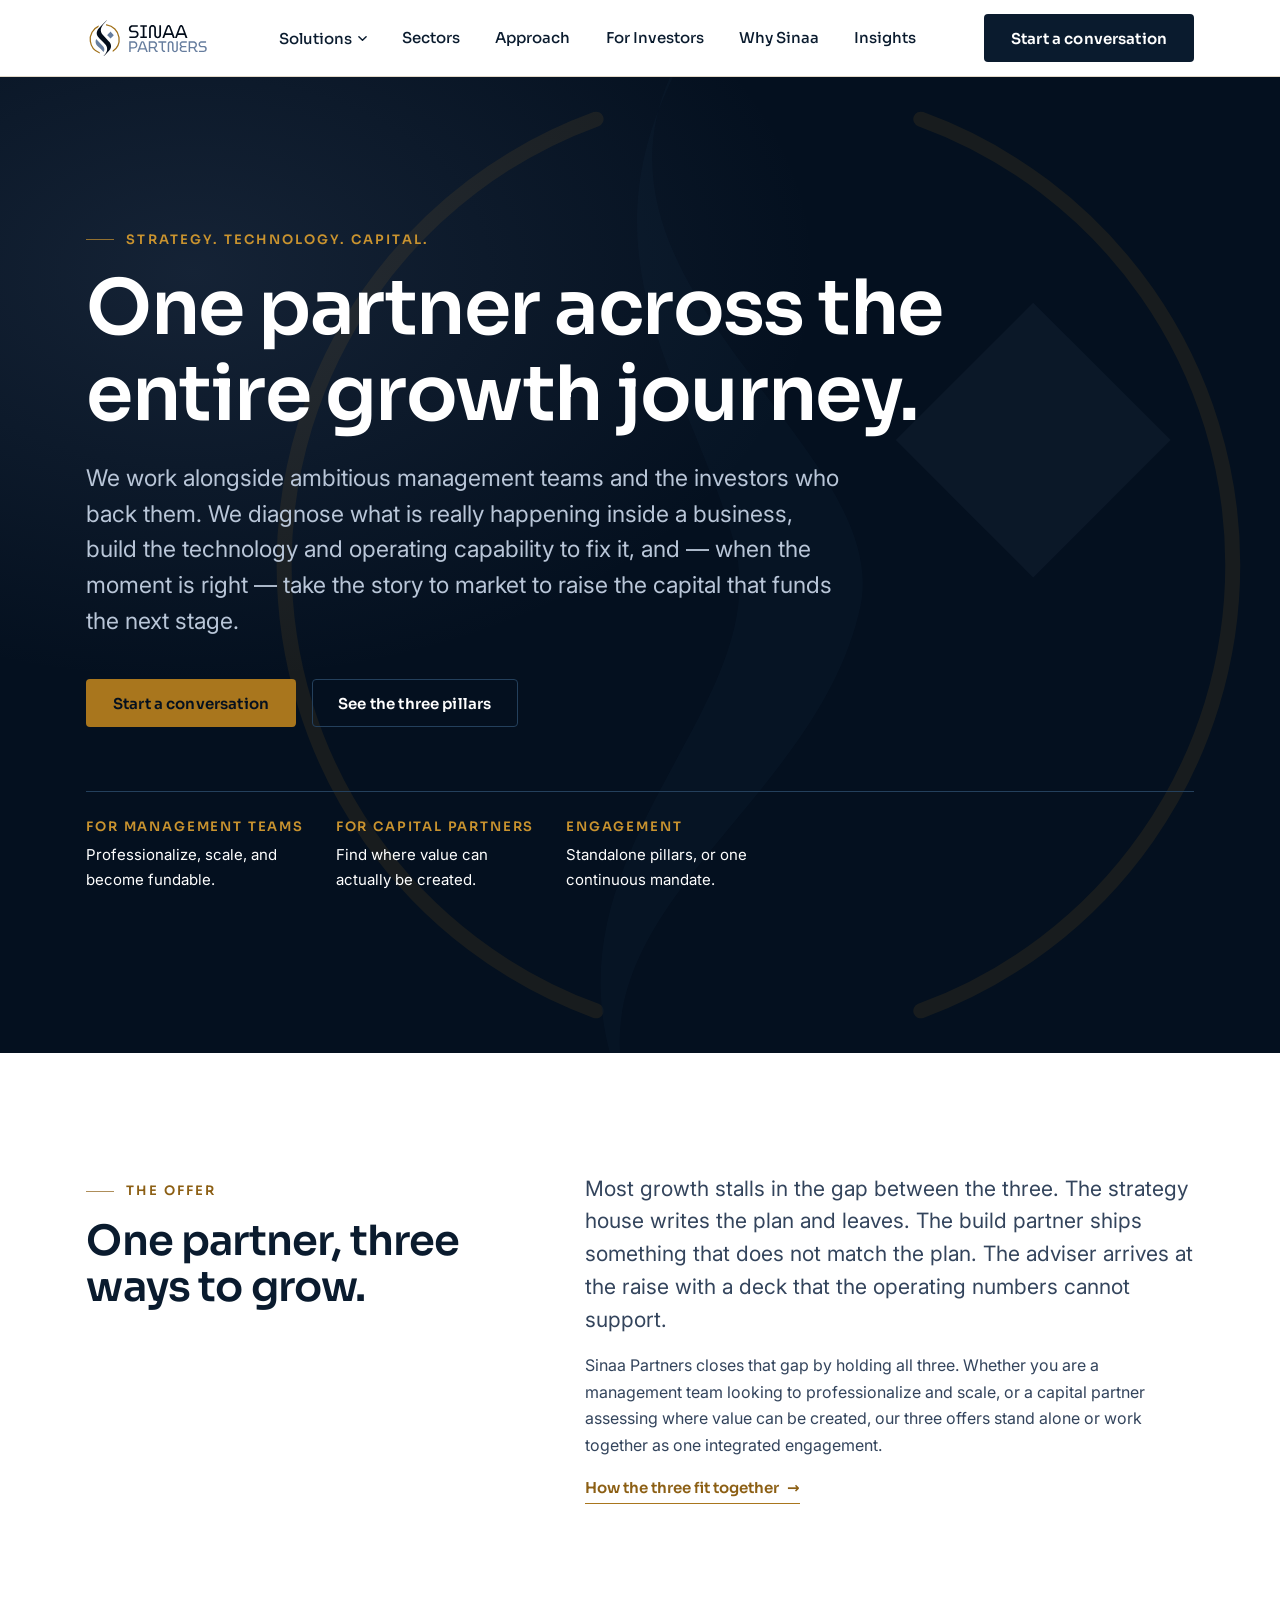
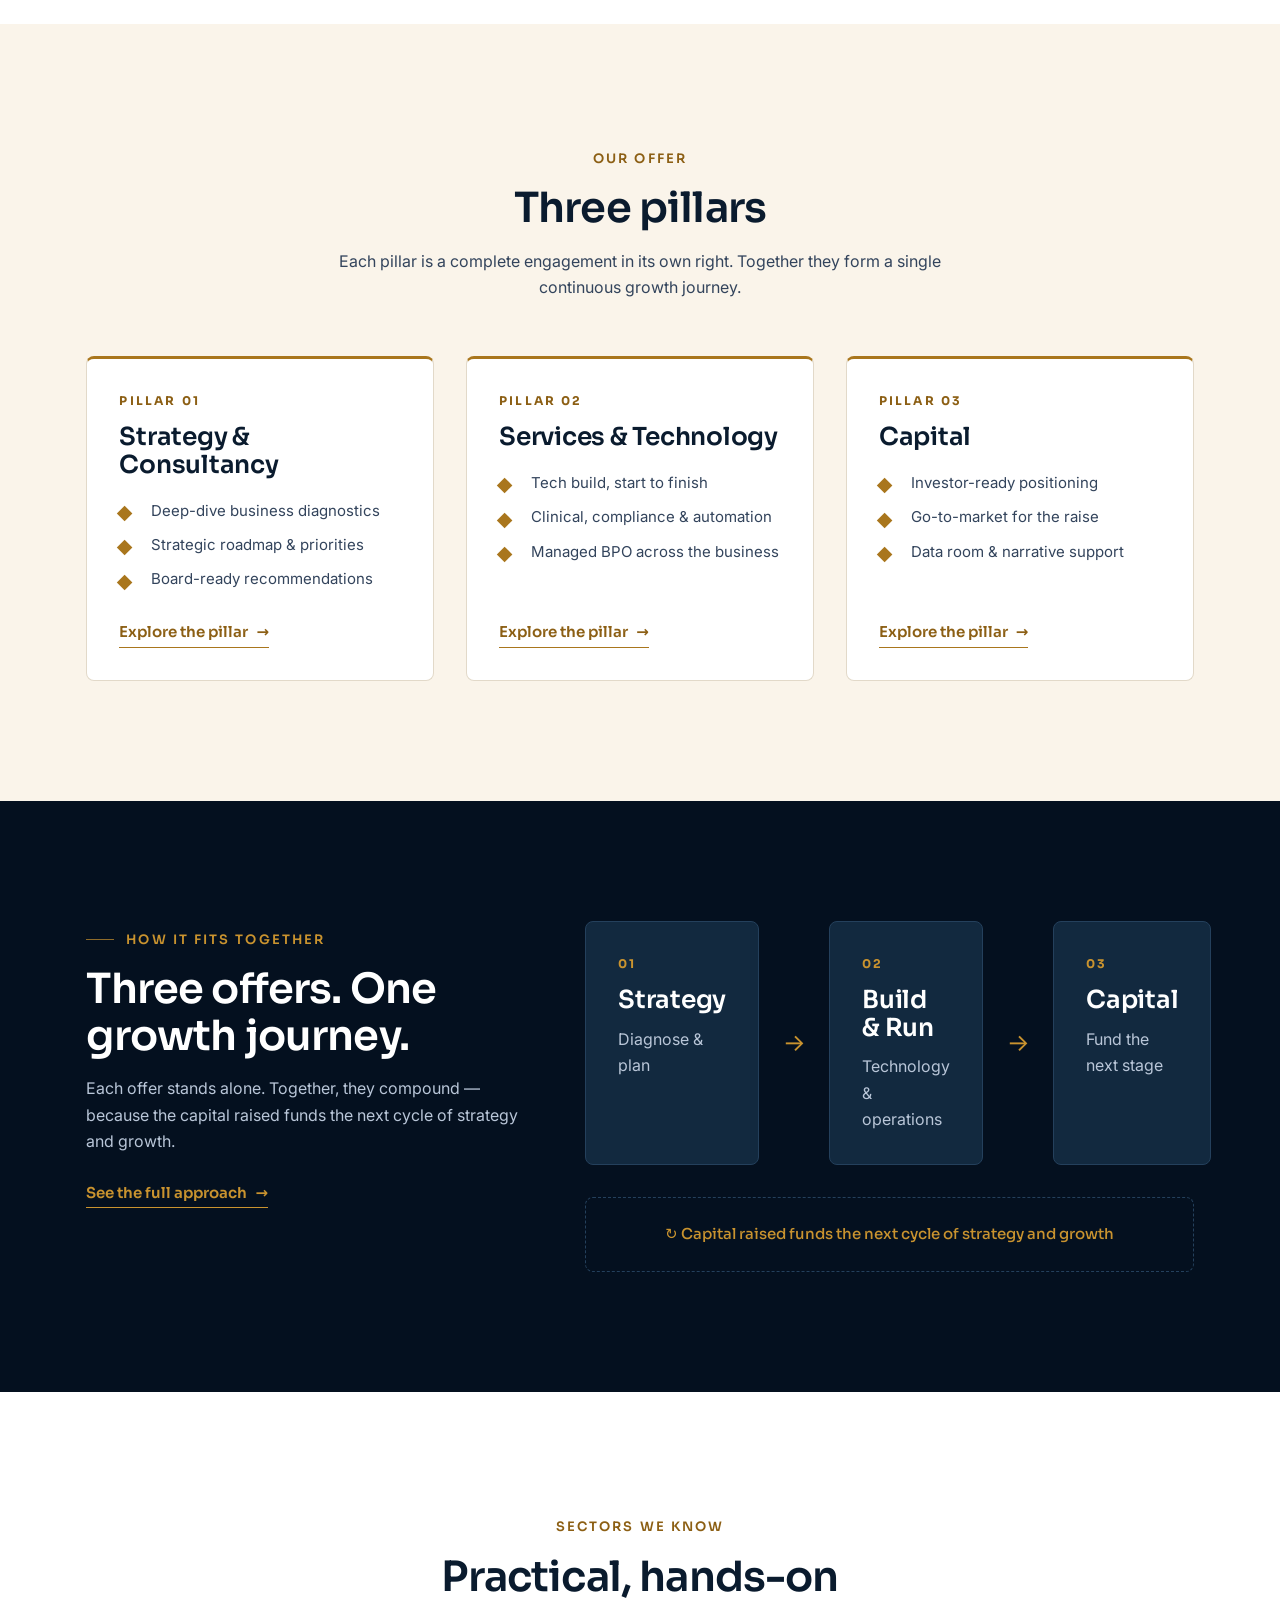
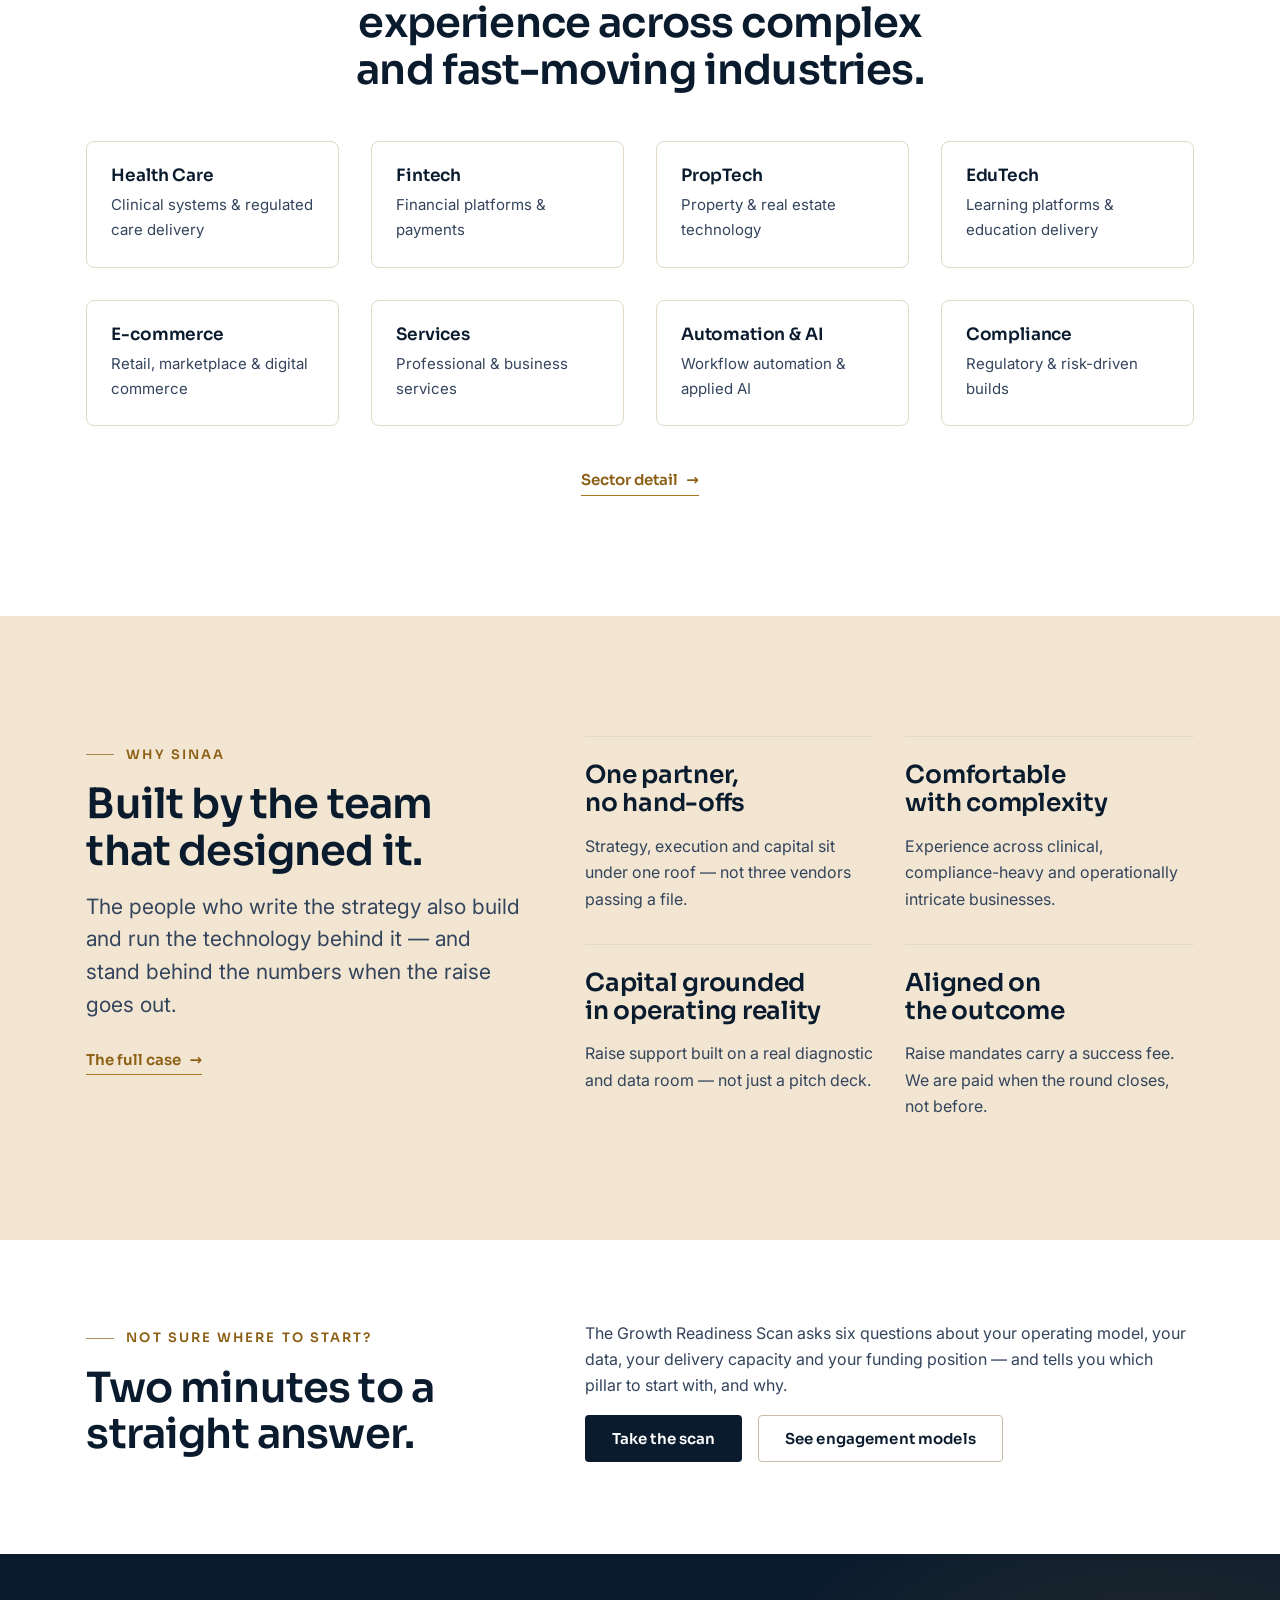
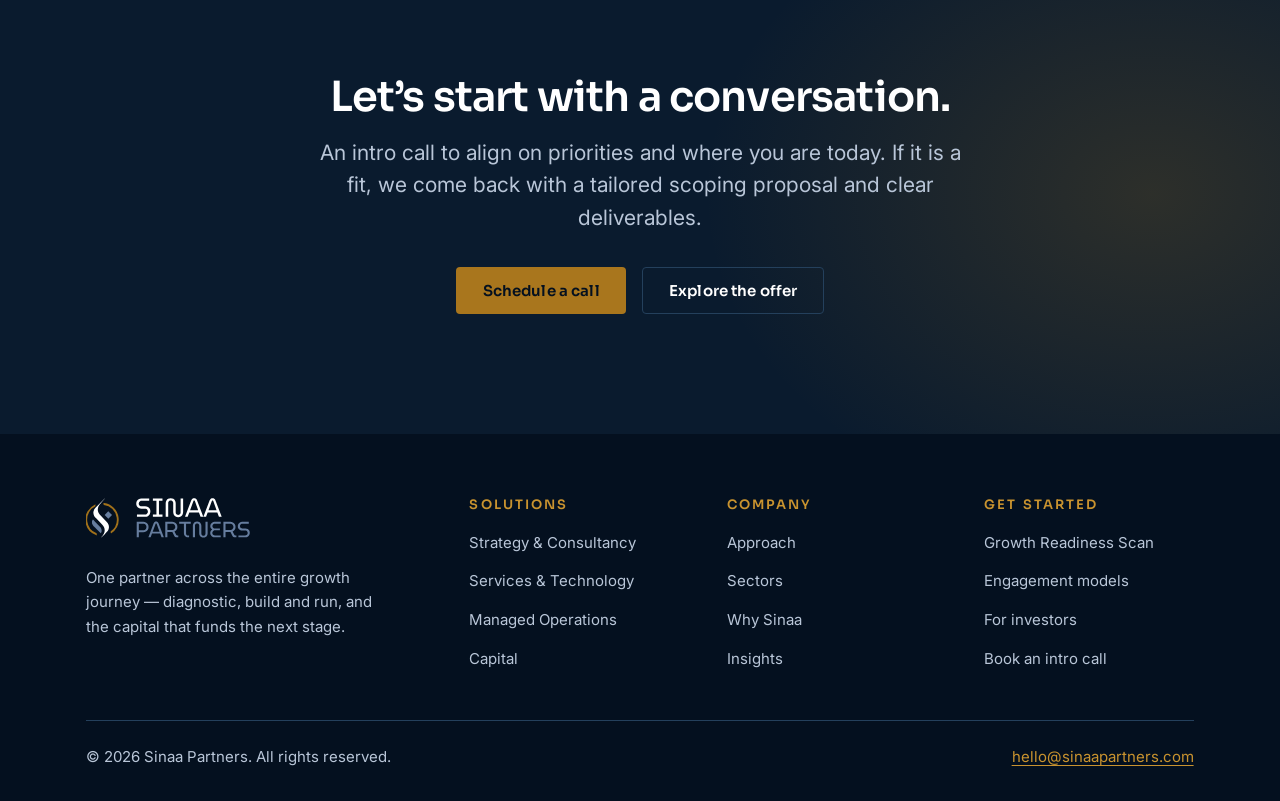
==== index.html @ e97a23d7 "Add files via upload" ====
<!doctype html>
<html lang="en">
<head>
<meta charset="utf-8">
<meta name="viewport" content="width=device-width, initial-scale=1">
<title>Sinaa Partners — Strategy. Technology. Capital.</title>
<meta name="description" content="One partner across the entire growth journey. We diagnose what is really happening inside a business, build and run the technology behind the fix, and take the story to market to raise the capital that funds what is next.">
<meta property="og:title" content="Sinaa Partners — Strategy. Technology. Capital.">
<meta property="og:description" content="One partner across the entire growth journey. We diagnose what is really happening inside a business, build and run the technology behind the fix, and take the story to market to raise the capital that funds what is next.">
<meta property="og:type" content="website">
<meta name="theme-color" content="#04101F">
<link rel="preconnect" href="https://fonts.googleapis.com">
<link rel="preconnect" href="https://fonts.gstatic.com" crossorigin>
<link rel="stylesheet" href="https://fonts.googleapis.com/css2?family=Sora:wght@400;500;600;700&family=Inter:wght@400;500;600&display=swap">
<link rel="stylesheet" href="assets/brand.css">
<link rel="stylesheet" href="assets/site.css">
</head>
<body>
<a class="skip" href="#main">Skip to content</a>
<header class="site-header">
  <div class="shell site-header__inner">
    <a class="logo" href="index.html"><img class="logo__lockup" src="assets/sinaa-lockup.svg" alt="Sinaa Partners" width="564" height="138" decoding="async"></a>
    <nav class="nav" aria-label="Primary"><div class="nav__item"><button type="button" class="nav__link" data-mega-trigger aria-expanded="false" aria-controls="mega-solutions">Solutions<svg class="nav__caret" viewBox="0 0 10 10" aria-hidden="true"><path d="M1 3l4 4 4-4" fill="none" stroke="currentColor" stroke-width="1.6" stroke-linecap="round" stroke-linejoin="round"/></svg></button><div class="mega" id="mega-solutions" data-mega-panel hidden><a class="mega__item" href="strategy.html"><span class="mega__num">PILLAR 01</span><span class="mega__title">Strategy &amp; Consultancy</span><span class="mega__desc">Deep-dive diagnostics and a clear roadmap for the business.</span></a><a class="mega__item" href="technology.html"><span class="mega__num">PILLAR 02</span><span class="mega__title">Services &amp; Technology</span><span class="mega__desc">Build the platform, start to finish — architecture through to run.</span></a><a class="mega__item" href="managed-operations.html"><span class="mega__num">PILLAR 02</span><span class="mega__title">Managed Operations (BPO)</span><span class="mega__desc">Run finance, HR, marketing, sales and admin so you can focus on growth.</span></a><a class="mega__item" href="capital.html"><span class="mega__num">PILLAR 03</span><span class="mega__title">Capital</span><span class="mega__desc">Go-to-market and raise support to fund what comes next.</span></a><a class="mega__item" href="engagement.html"><span class="mega__num">COMMERCIAL</span><span class="mega__title">Engagement models</span><span class="mega__desc">Retainer, project build, managed service, or raise mandate.</span></a><a class="mega__item" href="readiness.html"><span class="mega__num">TOOL</span><span class="mega__title">Growth Readiness Scan</span><span class="mega__desc">Two minutes. Find out which pillar to start with.</span></a></div></div><div class="nav__item"><a class="nav__link" href="sectors.html">Sectors</a></div><div class="nav__item"><a class="nav__link" href="approach.html">Approach</a></div><div class="nav__item"><a class="nav__link" href="investors.html">For Investors</a></div><div class="nav__item"><a class="nav__link" href="why-sinaa.html">Why Sinaa</a></div><div class="nav__item"><a class="nav__link" href="insights.html">Insights</a></div></nav>
    <a class="btn btn--dark header__cta" href="contact.html">Start a conversation</a>
    <button type="button" class="burger" data-drawer-trigger aria-expanded="false" aria-controls="drawer">
      <svg viewBox="0 0 16 16" aria-hidden="true"><path d="M1 4h14M1 8h14M1 12h14" stroke="currentColor" stroke-width="1.6" stroke-linecap="round"/></svg>
      <span data-drawer-label>Menu</span>
    </button>
  </div>
  <div class="drawer" id="drawer" data-drawer hidden>
    <div class="shell">
      <div class="drawer__group">
        <p class="drawer__label">Solutions</p>
        <a href="strategy.html">Strategy &amp; Consultancy</a><a href="technology.html">Services &amp; Technology</a><a href="managed-operations.html">Managed Operations (BPO)</a><a href="capital.html">Capital</a>
      </div>
      <div class="drawer__group">
        <p class="drawer__label">Company</p>
        <a href="sectors.html">Sectors</a><a href="approach.html">Approach</a><a href="investors.html">For Investors</a><a href="why-sinaa.html">Why Sinaa</a><a href="insights.html">Insights</a>
        <a href="engagement.html">Engagement models</a>
        <a href="readiness.html">Growth Readiness Scan</a>
      </div>
      <div class="drawer__group" style="border-bottom:0">
        <a class="btn btn--primary" href="contact.html" style="margin-top:1rem">Start a conversation</a>
      </div>
    </div>
  </div>
</header>
<main id="main">

<section class="hero on-dark">
  <div class="hero__bg" aria-hidden="true">
    <svg viewBox="0 0 100 100" fill="none">
      <path d="M37 14.3 A38 38 0 0 0 37 85.7" stroke="#A9761D" stroke-width="1.2" stroke-linecap="round" opacity="0.32"/>
      <path d="M63 14.3 A38 38 0 0 1 63 85.7" stroke="#A9761D" stroke-width="1.2" stroke-linecap="round" opacity="0.32"/>
      <path d="M46 6 C30 26 62 40 58 54 C54 70 34 78 40 94 C30 74 52 62 48 48 C44 34 34 24 46 6 Z" fill="#12293F" opacity="0.5"/>
      <path d="M72 29 L83 40 L72 51 L61 40 Z" fill="#6D85AC" opacity="0.18"/>
    </svg>
  </div>
  <div class="shell hero__inner">
    <p class="eyebrow">Strategy. Technology. Capital.</p>
    <h1>One partner across the entire growth journey.</h1>
    <p class="lead">We work alongside ambitious management teams and the investors who
      back them. We diagnose what is really happening inside a business, build the
      technology and operating capability to fix it, and — when the moment is right —
      take the story to market to raise the capital that funds the next stage.</p>
    <div class="btn-row" style="margin-top:2.5rem">
      <a class="btn btn--primary" href="contact.html">Start a conversation</a>
      <a class="btn btn--ghost" href="solutions.html">See the three pillars</a>
    </div>
    <dl class="hero__meta">
      <div><dt>For management teams</dt><dd>Professionalize, scale, and become fundable.</dd></div>
      <div><dt>For capital partners</dt><dd>Find where value can actually be created.</dd></div>
      <div><dt>Engagement</dt><dd>Standalone pillars, or one continuous mandate.</dd></div>
    </dl>
  </div>
</section>

<section class="section">
  <div class="shell">
    <div class="split reveal">
      <div>
        <p class="eyebrow">The offer</p>
        <h2>One partner, three ways to grow.</h2>
      </div>
      <div class="stack">
        <p class="lead">Most growth stalls in the gap between the three. The strategy
          house writes the plan and leaves. The build partner ships something that does
          not match the plan. The adviser arrives at the raise with a deck that the
          operating numbers cannot support.</p>
        <p>Sinaa Partners closes that gap by holding all three. Whether you are a
          management team looking to professionalize and scale, or a capital partner
          assessing where value can be created, our three offers stand alone or work
          together as one integrated engagement.</p>
        <p><a class="link-arrow" href="approach.html">How the three fit together</a></p>
      </div>
    </div>
  </div>
</section>

<section class="section section--warm">
  <div class="shell">
    <div class="center reveal" style="max-width:640px;margin-bottom:3.5rem">
      <p class="eyebrow">Our offer</p>
      <h2>Three pillars</h2>
      <p>Each pillar is a complete engagement in its own right. Together they form a
        single continuous growth journey.</p>
    </div>
    <div class="grid grid--3 reveal">
      <a class="card card--pillar" href="strategy.html">
        <span class="card__num">PILLAR 01</span>
        <h3>Strategy &amp; Consultancy</h3>
        <ul class="ticks" style="gap:.6rem;font-size:var(--t-small);margin-top:.5rem">
          <li>Deep-dive business diagnostics</li>
          <li>Strategic roadmap &amp; priorities</li>
          <li>Board-ready recommendations</li>
        </ul>
        <span class="link-arrow">Explore the pillar</span>
      </a>
      <a class="card card--pillar" href="technology.html">
        <span class="card__num">PILLAR 02</span>
        <h3>Services &amp; Technology</h3>
        <ul class="ticks" style="gap:.6rem;font-size:var(--t-small);margin-top:.5rem">
          <li>Tech build, start to finish</li>
          <li>Clinical, compliance &amp; automation</li>
          <li>Managed BPO across the business</li>
        </ul>
        <span class="link-arrow">Explore the pillar</span>
      </a>
      <a class="card card--pillar" href="capital.html">
        <span class="card__num">PILLAR 03</span>
        <h3>Capital</h3>
        <ul class="ticks" style="gap:.6rem;font-size:var(--t-small);margin-top:.5rem">
          <li>Investor-ready positioning</li>
          <li>Go-to-market for the raise</li>
          <li>Data room &amp; narrative support</li>
        </ul>
        <span class="link-arrow">Explore the pillar</span>
      </a>
    </div>
  </div>
</section>

<section class="section section--dark on-dark">
  <div class="shell">
    <div class="split reveal">
      <div class="sticky">
        <p class="eyebrow">How it fits together</p>
        <h2>Three offers. One growth journey.</h2>
        <p>Each offer stands alone. Together, they compound — because the capital
          raised funds the next cycle of strategy and growth.</p>
        <p style="margin-top:1.5rem"><a class="link-arrow" href="approach.html">See the full approach</a></p>
      </div>
      <div>
        <div class="loop">
          <div class="card card--dark">
            <span class="card__num">01</span>
            <h3>Strategy</h3>
            <p>Diagnose &amp; plan</p>
          </div>
          <div class="loop__arrow" aria-hidden="true">→</div>
          <div class="card card--dark">
            <span class="card__num">02</span>
            <h3>Build &amp; Run</h3>
            <p>Technology &amp; operations</p>
          </div>
          <div class="loop__arrow" aria-hidden="true">→</div>
          <div class="card card--dark">
            <span class="card__num">03</span>
            <h3>Capital</h3>
            <p>Fund the next stage</p>
          </div>
        </div>
        <p class="loop__note">↻ Capital raised funds the next cycle of strategy and growth</p>
      </div>
    </div>
  </div>
</section>

<section class="section">
  <div class="shell">
    <div class="center reveal" style="max-width:640px;margin-bottom:3rem">
      <p class="eyebrow">Sectors we know</p>
      <h2>Practical, hands-on experience across complex and fast-moving industries.</h2>
    </div>
    <div class="grid grid--4 reveal">
      <div class="tile"><h3>Health Care</h3><p>Clinical systems &amp; regulated care delivery</p></div>
      <div class="tile"><h3>Fintech</h3><p>Financial platforms &amp; payments</p></div>
      <div class="tile"><h3>PropTech</h3><p>Property &amp; real estate technology</p></div>
      <div class="tile"><h3>EduTech</h3><p>Learning platforms &amp; education delivery</p></div>
      <div class="tile"><h3>E-commerce</h3><p>Retail, marketplace &amp; digital commerce</p></div>
      <div class="tile"><h3>Services</h3><p>Professional &amp; business services</p></div>
      <div class="tile"><h3>Automation &amp; AI</h3><p>Workflow automation &amp; applied AI</p></div>
      <div class="tile"><h3>Compliance</h3><p>Regulatory &amp; risk-driven builds</p></div>
    </div>
    <div class="center" style="margin-top:2.5rem">
      <a class="link-arrow" href="sectors.html">Sector detail</a>
    </div>
  </div>
</section>

<section class="section section--warm-deep">
  <div class="shell">
    <div class="split reveal">
      <div>
        <p class="eyebrow">Why Sinaa</p>
        <h2>Built by the team that designed it.</h2>
        <p class="lead">The people who write the strategy also build and run the
          technology behind it — and stand behind the numbers when the raise goes out.</p>
        <p style="margin-top:1.5rem"><a class="link-arrow" href="why-sinaa.html">The full case</a></p>
      </div>
      <div class="grid grid--2">
        <div class="card--flat">
          <h3>One partner, no hand-offs</h3>
          <p>Strategy, execution and capital sit under one roof — not three vendors passing a file.</p>
        </div>
        <div class="card--flat">
          <h3>Comfortable with complexity</h3>
          <p>Experience across clinical, compliance-heavy and operationally intricate businesses.</p>
        </div>
        <div class="card--flat">
          <h3>Capital grounded in operating reality</h3>
          <p>Raise support built on a real diagnostic and data room — not just a pitch deck.</p>
        </div>
        <div class="card--flat">
          <h3>Aligned on the outcome</h3>
          <p>Raise mandates carry a success fee. We are paid when the round closes, not before.</p>
        </div>
      </div>
    </div>
  </div>
</section>

<section class="section section--tight">
  <div class="shell">
    <div class="split reveal">
      <div>
        <p class="eyebrow">Not sure where to start?</p>
        <h2>Two minutes to a straight answer.</h2>
      </div>
      <div class="stack">
        <p>The Growth Readiness Scan asks six questions about your operating model,
          your data, your delivery capacity and your funding position — and tells you
          which pillar to start with, and why.</p>
        <div class="btn-row">
          <a class="btn btn--dark" href="readiness.html">Take the scan</a>
          <a class="btn btn--ghost" href="engagement.html">See engagement models</a>
        </div>
      </div>
    </div>
  </div>
</section>
<section class="section cta-band on-dark">
  <div class="shell center reveal" style="max-width:760px">
    <h2>Let&rsquo;s start with a conversation.</h2>
    <p class="lead">An intro call to align on priorities and where you are today. If it is a fit, we come back with a tailored scoping proposal and clear deliverables.</p>
    <div class="btn-row" style="margin-top:2rem">
      <a class="btn btn--primary" href="contact.html">Schedule a call</a>
      <a class="btn btn--ghost" href="solutions.html">Explore the offer</a>
    </div>
  </div>
</section>
</main>
<footer class="site-footer on-dark">
  <div class="shell">
    <div class="footer__grid">
      <div>
        <a class="logo" href="index.html"><img class="logo__lockup" src="assets/sinaa-lockup-on-dark.svg" alt="Sinaa Partners" width="564" height="138" decoding="async"></a>
        <p style="margin-top:1.25rem;max-width:32ch;font-size:var(--t-small)">
          One partner across the entire growth journey — diagnostic, build and run,
          and the capital that funds the next stage.</p>
      </div>
      <nav aria-labelledby="f-sol">
        <h2 id="f-sol">Solutions</h2>
        <ul class="footer__nav">
          <li><a href="strategy.html">Strategy &amp; Consultancy</a></li>
          <li><a href="technology.html">Services &amp; Technology</a></li>
          <li><a href="managed-operations.html">Managed Operations</a></li>
          <li><a href="capital.html">Capital</a></li>
        </ul>
      </nav>
      <nav aria-labelledby="f-co">
        <h2 id="f-co">Company</h2>
        <ul class="footer__nav">
          <li><a href="approach.html">Approach</a></li>
          <li><a href="sectors.html">Sectors</a></li>
          <li><a href="why-sinaa.html">Why Sinaa</a></li>
          <li><a href="insights.html">Insights</a></li>
        </ul>
      </nav>
      <nav aria-labelledby="f-st">
        <h2 id="f-st">Get started</h2>
        <ul class="footer__nav">
          <li><a href="readiness.html">Growth Readiness Scan</a></li>
          <li><a href="engagement.html">Engagement models</a></li>
          <li><a href="investors.html">For investors</a></li>
          <li><a href="contact.html">Book an intro call</a></li>
        </ul>
      </nav>
    </div>
    <div class="footer__bar">
      <p style="margin:0">&copy; 2026 Sinaa Partners. All rights reserved.</p>
      <p style="margin:0"><a href="mailto:hello@sinaapartners.com">hello@sinaapartners.com</a></p>
    </div>
  </div>
</footer>
<script src="assets/site.js" defer></script>
</body>
</html>
---- assets/brand.css ----
/* ==========================================================================
   Sinaa Partners — brand token layer
   Derived from the Sinaa Partners mark (navy / gold / slate) and the
   supplied five-swatch palette. Every pairing used for text in site.css is
   verified against WCAG 2.1 AA (4.5:1 body, 3:1 large text & UI boundaries).
   Ratios recorded inline are measured, not estimated.
   ========================================================================== */

:root {
  /* --- Core palette ----------------------------------------------------- */
  --ink:        #04101F; /* deepest navy — hero grounds, footer            */
  --navy:       #0A1B2E; /* primary navy — logo wordmark, headings         */
  --navy-2:     #12293F; /* raised surface on dark                         */
  --gold:       #A9761D; /* brand gold — the ring. Fills, rules, borders.  */
  --gold-text:  #8C5F14; /* gold for TEXT on light — 5.58:1 on white       */
  --gold-lt:    #C9932F; /* gold for text on navy — 6.37:1                 */
  --slate:      #6D85AC; /* logo slate — fills and rules only              */
  --slate-text: #4A628A; /* slate for text on light — 6.17:1               */
  --cream:      #F2E6D2; /* warm section ground                            */
  --cream-2:    #FAF4EA; /* subtle warm ground                             */
  --white:      #FFFFFF;

  /* --- Semantic surfaces ------------------------------------------------ */
  --surface:            var(--white);
  --surface-warm:       var(--cream-2);
  --surface-warm-deep:  var(--cream);
  --surface-dark:       var(--ink);
  --surface-dark-raised:var(--navy-2);

  /* --- Semantic text ---------------------------------------------------- */
  --text-strong:      var(--navy);   /* 17.4:1 on white                    */
  --text-body:        #33445C;       /*  9.9:1 on white, 8.0:1 on cream    */
  --text-accent:      var(--gold-text);
  --text-on-dark:     var(--white);  /* 19.1:1 on ink                      */
  --text-muted-dark:  #B9C6D8;       /* 11.0:1 on ink                      */
  --text-accent-dark: var(--gold-lt);/*  6.4:1 on navy                     */

  /* --- Lines & edges ---------------------------------------------------- */
  --rule:        #E2D9C9;            /* warm hairline on light             */
  --rule-strong: #C9BCA6;
  --rule-dark:   #24405C;            /* hairline on navy                   */
  --edge-gold:   var(--gold);        /* 3.97:1 on white — meets 1.4.11     */
  --focus:       #C9932F;

  /* --- Type ------------------------------------------------------------- */
  --font-display: "Sora", "Segoe UI", system-ui, -apple-system, sans-serif;
  --font-body: "Inter", "Segoe UI", system-ui, -apple-system, sans-serif;

  /* Fluid scale. Body never drops below 16px; small text never below 14px. */
  --t-hero:   clamp(2.6rem, 1.4rem + 4.2vw, 5rem);
  --t-h1:     clamp(2.1rem, 1.4rem + 2.6vw, 3.5rem);
  --t-h2:     clamp(1.7rem, 1.25rem + 1.7vw, 2.6rem);
  --t-h3:     clamp(1.25rem, 1.1rem + 0.6vw, 1.55rem);
  --t-lead:   clamp(1.06rem, 1rem + 0.42vw, 1.32rem);
  --t-body:   1rem;
  --t-small:  0.9375rem;
  --t-eyebrow:0.8125rem;

  /* --- Space ------------------------------------------------------------ */
  --s-1: 0.25rem; --s-2: 0.5rem;  --s-3: 0.75rem; --s-4: 1rem;
  --s-5: 1.5rem;  --s-6: 2rem;    --s-7: 3rem;    --s-8: 4rem;
  --s-9: 6rem;    --s-10: 8rem;
  --section-y: clamp(4rem, 2rem + 7vw, 7.5rem);
  --gutter: clamp(1.25rem, 0.5rem + 3vw, 3rem);
  --measure: 68ch;
  --shell: 1200px;

  /* --- Form ------------------------------------------------------------- */
  --r-sm: 2px; --r-md: 4px; --r-lg: 8px;
  --shadow-1: 0 1px 2px rgba(4,16,31,.06), 0 8px 24px -12px rgba(4,16,31,.18);
  --shadow-2: 0 2px 4px rgba(4,16,31,.07), 0 24px 48px -24px rgba(4,16,31,.28);
}
---- assets/site.css ----
/* ==========================================================================
   Sinaa Partners — site stylesheet
   ========================================================================== */

*, *::before, *::after { box-sizing: border-box; }
html { -webkit-text-size-adjust: 100%; scroll-behavior: smooth; }
@media (prefers-reduced-motion: reduce) { html { scroll-behavior: auto; } }

body {
  margin: 0;
  font-family: var(--font-body);
  font-size: var(--t-body);
  line-height: 1.65;
  color: var(--text-body);
  background: var(--surface);
  -webkit-font-smoothing: antialiased;
  text-rendering: optimizeLegibility;
}

h1, h2, h3, h4 {
  font-family: var(--font-display);
  color: var(--text-strong);
  line-height: 1.12;
  letter-spacing: -0.02em;
  margin: 0 0 var(--s-4);
  font-weight: 600;
  text-wrap: balance;
}
h1 { font-size: var(--t-h1); }
h2 { font-size: var(--t-h2); }
h3 { font-size: var(--t-h3); letter-spacing: -0.01em; }
h4 { font-size: 1.0625rem; letter-spacing: 0; }
p  { margin: 0 0 var(--s-4); max-width: var(--measure); }
p:last-child { margin-bottom: 0; }
img, svg { max-width: 100%; }

a { color: var(--gold-text); text-decoration-thickness: 1px; text-underline-offset: 3px; }
a:hover { color: var(--navy); }

:focus-visible {
  outline: 2px solid var(--focus);
  outline-offset: 3px;
  border-radius: var(--r-sm);
}
.on-dark :focus-visible, .site-header :focus-visible { outline-color: var(--gold-lt); }

.skip {
  position: absolute; left: var(--s-4); top: -4rem; z-index: 200;
  background: var(--white); color: var(--navy); font-weight: 600;
  padding: var(--s-3) var(--s-5); border-radius: var(--r-md);
  transition: top .15s ease;
}
.skip:focus { top: var(--s-4); }

/* --- Layout primitives ---------------------------------------------------- */
.shell { width: 100%; max-width: var(--shell); margin-inline: auto; padding-inline: var(--gutter); }
.shell--wide { max-width: 1400px; }
.section { padding-block: var(--section-y); }
.section--tight { padding-block: clamp(3rem, 1.5rem + 5vw, 5rem); }
.section--warm { background: var(--surface-warm); }
.section--warm-deep { background: var(--surface-warm-deep); }
.section--dark { background: var(--surface-dark); }
.on-dark { color: var(--text-muted-dark); }
.on-dark h1, .on-dark h2, .on-dark h3, .on-dark h4 { color: var(--text-on-dark); }
.on-dark a { color: var(--gold-lt); }
.on-dark a:hover { color: var(--white); }

.stack > * + * { margin-top: var(--s-4); }
.lead { font-size: var(--t-lead); line-height: 1.55; color: var(--text-body); max-width: 60ch; }
.on-dark .lead { color: var(--text-muted-dark); }
.center { margin-inline: auto; text-align: center; }
.center p { margin-inline: auto; }

.eyebrow {
  display: inline-flex; align-items: center; gap: var(--s-3);
  font-family: var(--font-display);
  font-size: var(--t-eyebrow); font-weight: 600;
  letter-spacing: 0.16em; text-transform: uppercase;
  color: var(--text-accent); margin: 0 0 var(--s-4);
}
.on-dark .eyebrow { color: var(--text-accent-dark); }
.eyebrow::before {
  content: ""; width: 1.75rem; height: 1px; background: currentColor; opacity: .7;
}
.center .eyebrow::before { display: none; }

.grid { display: grid; gap: var(--s-6); }
@media (min-width: 700px)  { .grid--2 { grid-template-columns: repeat(2, 1fr); } }
@media (min-width: 900px)  { .grid--3 { grid-template-columns: repeat(3, 1fr); }
                             .grid--4 { grid-template-columns: repeat(2, 1fr); } }
@media (min-width: 1100px) { .grid--4 { grid-template-columns: repeat(4, 1fr); } }
.split { display: grid; gap: var(--s-7); }
@media (min-width: 950px) { .split { grid-template-columns: minmax(0,5fr) minmax(0,7fr); gap: var(--s-8); align-items: start; } }
@media (min-width: 950px) { .split--even { grid-template-columns: 1fr 1fr; } }
.sticky { position: sticky; top: 6.5rem; }
@media (max-width: 949px) { .sticky { position: static; } }

/* --- Buttons -------------------------------------------------------------- */
.btn {
  display: inline-flex; align-items: center; justify-content: center; gap: var(--s-3);
  font-family: var(--font-display); font-size: 0.9375rem; font-weight: 600;
  letter-spacing: 0.01em; line-height: 1;
  padding: 0.95rem 1.6rem; border-radius: var(--r-md);
  border: 1px solid transparent; cursor: pointer; text-decoration: none;
  transition: background-color .18s ease, color .18s ease, border-color .18s ease, transform .18s ease;
}
.btn:hover { transform: translateY(-1px); }
@media (prefers-reduced-motion: reduce) { .btn:hover { transform: none; } }
/* Gold fill carries INK text: 4.82:1. White on gold would be 3.97:1 and fail. */
.btn--primary { background: var(--gold); color: var(--ink); }
.btn--primary:hover { background: var(--gold-lt); color: var(--ink); }
.btn--dark { background: var(--navy); color: var(--white); }
.btn--dark:hover { background: var(--navy-2); color: var(--white); }
.btn--ghost { border-color: var(--rule-strong); color: var(--navy); background: transparent; }
.btn--ghost:hover { border-color: var(--navy); background: var(--white); color: var(--navy); }
.on-dark .btn--ghost { border-color: var(--rule-dark); color: var(--white); }
.on-dark .btn--ghost:hover { border-color: var(--gold-lt); background: rgba(201,147,47,.1); color: var(--white); }
/* .on-dark a { color: gold } would otherwise win over .btn--primary and put
   gold text on a gold fill. Restore the AA-checked pairings explicitly. */
.on-dark .btn--primary, .on-dark .btn--primary:hover { color: var(--ink); }
.on-dark .btn--dark, .on-dark .btn--dark:hover { color: var(--white); }
.btn-row { display: flex; flex-wrap: wrap; gap: var(--s-4); }
.center .btn-row { justify-content: center; }

.link-arrow {
  display: inline-flex; align-items: center; gap: 0.5rem;
  font-family: var(--font-display); font-weight: 600; font-size: 0.9375rem;
  color: var(--gold-text); text-decoration: none;
  border-bottom: 1px solid var(--edge-gold); padding-bottom: 2px;
}
.link-arrow:hover { color: var(--navy); border-color: var(--navy); }
.link-arrow::after { content: "→"; transition: transform .18s ease; }
.link-arrow:hover::after { transform: translateX(3px); }
.on-dark .link-arrow { color: var(--gold-lt); border-color: var(--gold-lt); }
.on-dark .link-arrow:hover { color: var(--white); border-color: var(--white); }

/* --- Header --------------------------------------------------------------- */
.site-header {
  position: sticky; top: 0; z-index: 100;
  background: rgba(255,255,255,.92);
  backdrop-filter: saturate(140%) blur(10px);
  border-bottom: 1px solid var(--rule);
}
.site-header__inner {
  display: flex; align-items: center; justify-content: space-between;
  gap: var(--s-5); min-height: 76px;
}
/* The lockup is a single flat asset — mark and wordmark are one artwork, so
   there is no type to style here. Height drives it; width follows the
   artboard's 606:201 ratio. */
.logo { display: inline-flex; align-items: center; text-decoration: none; flex: 0 0 auto; }
/* max-width: none defeats the global `img, svg { max-width: 100% }`: as a
   flex item the lockup would otherwise be squeezed by a crowded nav, which
   holds the height and eats the width — i.e. distorts the wordmark. */
.logo__lockup { display: block; height: 40px; width: auto; max-width: none; }

.nav { display: none; }
@media (min-width: 1040px) { .nav { display: flex; align-items: center; gap: var(--s-2); } }
.nav__link {
  display: inline-flex; align-items: center; gap: 0.4rem;
  font-family: var(--font-display); font-size: 0.9375rem; font-weight: 500;
  color: var(--navy); text-decoration: none;
  padding: 0.6rem 0.85rem; border-radius: var(--r-md);
  background: none; border: 0; cursor: pointer;
}
.nav__link:hover { background: var(--cream-2); color: var(--navy); }
.nav__link[aria-current="page"] { color: var(--gold-text); }
.nav__link[aria-current="page"]::after {
  content: ""; position: absolute; margin-top: 2.35rem; width: 1.1rem; height: 2px; background: var(--gold);
}
.nav__item { position: relative; }
.nav__caret { width: 9px; height: 9px; transition: transform .18s ease; }
.nav__link[aria-expanded="true"] .nav__caret { transform: rotate(180deg); }

.mega {
  position: absolute; top: calc(100% + 12px); left: 50%; transform: translateX(-50%);
  width: min(680px, 82vw); background: var(--white);
  border: 1px solid var(--rule); border-top: 2px solid var(--gold);
  border-radius: var(--r-lg); box-shadow: var(--shadow-2);
  padding: var(--s-5); display: grid; gap: var(--s-2);
  grid-template-columns: 1fr 1fr;
}
.mega[hidden] { display: none; }
.mega__item { display: block; padding: var(--s-4); border-radius: var(--r-md); text-decoration: none; }
.mega__item:hover { background: var(--cream-2); }
.mega__num {
  font-family: var(--font-display); font-size: 0.72rem; font-weight: 600;
  letter-spacing: 0.16em; color: var(--gold-text); display: block; margin-bottom: 4px;
}
.mega__title { font-family: var(--font-display); font-weight: 600; color: var(--navy); display: block; margin-bottom: 4px; }
.mega__desc { font-size: var(--t-small); color: var(--text-body); display: block; line-height: 1.5; }

.header__cta { display: none; }
@media (min-width: 1040px) { .header__cta { display: inline-flex; } }

.burger {
  display: inline-flex; align-items: center; gap: 0.55rem;
  font-family: var(--font-display); font-size: 0.875rem; font-weight: 600;
  background: none; border: 1px solid var(--rule-strong); border-radius: var(--r-md);
  color: var(--navy); padding: 0.6rem 0.9rem; cursor: pointer;
}
@media (min-width: 1040px) { .burger { display: none; } }
.burger svg { width: 16px; height: 16px; }

.drawer {
  border-top: 1px solid var(--rule); background: var(--white);
  padding: var(--s-5) 0 var(--s-7);
}
.drawer[hidden] { display: none; }
@media (min-width: 1040px) { .drawer { display: none !important; } }
.drawer__group { border-bottom: 1px solid var(--rule); padding: var(--s-4) 0; }
.drawer__label {
  font-family: var(--font-display); font-size: var(--t-eyebrow); font-weight: 600;
  letter-spacing: 0.16em; text-transform: uppercase; color: var(--gold-text);
  margin: 0 0 var(--s-3);
}
.drawer a {
  display: block; font-family: var(--font-display); font-weight: 500;
  color: var(--navy); text-decoration: none; padding: 0.5rem 0; font-size: 1.0625rem;
}
.drawer a:hover { color: var(--gold-text); }

/* --- Hero ----------------------------------------------------------------- */
.hero { position: relative; overflow: hidden; background: var(--ink); color: var(--text-muted-dark); }
.hero__bg { position: absolute; inset: 0; pointer-events: none; }
.hero__bg svg { position: absolute; right: -8%; top: 50%; transform: translateY(-50%); height: 128%; width: auto; opacity: .38; }
@media (max-width: 899px) { .hero__bg svg { right: -32%; opacity: .2; } }
.hero::after {
  content: ""; position: absolute; inset: 0; pointer-events: none;
  background: radial-gradient(70% 60% at 15% 20%, rgba(109,133,172,.16), transparent 70%);
}
.hero__inner { position: relative; z-index: 2; padding-block: clamp(4.5rem, 2rem + 11vw, 9rem); }
.hero h1 { font-size: var(--t-hero); color: var(--white); max-width: 17ch; margin-bottom: var(--s-5); }
.hero .lead { max-width: 54ch; font-size: clamp(1.1rem, 1rem + 0.55vw, 1.45rem); }
.hero__meta {
  display: flex; flex-wrap: wrap; gap: var(--s-6);
  margin-top: var(--s-8); padding-top: var(--s-5); border-top: 1px solid var(--rule-dark);
}
.hero__meta div { min-width: 8rem; }
.hero__meta dt {
  font-family: var(--font-display); font-size: var(--t-eyebrow); font-weight: 600;
  letter-spacing: 0.14em; text-transform: uppercase; color: var(--gold-lt); margin-bottom: 6px;
}
.hero__meta dd { margin: 0; color: var(--white); font-size: var(--t-small); max-width: 22ch; }

.page-hero { background: var(--ink); color: var(--text-muted-dark); position: relative; overflow: hidden; }
.page-hero::after {
  content: ""; position: absolute; inset: 0; pointer-events: none;
  background: radial-gradient(60% 70% at 85% 10%, rgba(169,118,29,.18), transparent 70%);
}
.page-hero__inner { position: relative; z-index: 2; padding-block: clamp(3.5rem, 2rem + 6vw, 6.5rem); }
.page-hero h1 { color: var(--white); max-width: 20ch; }

/* --- Cards ---------------------------------------------------------------- */
.card {
  background: var(--white); border: 1px solid var(--rule); border-radius: var(--r-lg);
  padding: var(--s-6); display: flex; flex-direction: column; gap: var(--s-3);
  transition: border-color .2s ease, box-shadow .2s ease, transform .2s ease;
}
.card p { max-width: none; }
a.card { text-decoration: none; color: inherit; }
a.card:hover { border-color: var(--edge-gold); box-shadow: var(--shadow-1); transform: translateY(-2px); }
@media (prefers-reduced-motion: reduce) { a.card:hover { transform: none; } }
.on-dark .card, .card--dark {
  background: var(--navy-2); border-color: var(--rule-dark); color: var(--text-muted-dark);
}
/* .card--dark also appears inside light sections, where .on-dark is not in
   scope — so it has to restate its own heading and accent colours. */
.card--dark h2, .card--dark h3, .card--dark h4 { color: var(--white); }
.card--dark .card__num { color: var(--gold-lt); }
.card--dark .ticks li::before { background: var(--gold-lt); }
.card--dark a:not(.btn) { color: var(--gold-lt); }
.card__num {
  font-family: var(--font-display); font-size: 0.75rem; font-weight: 700;
  letter-spacing: 0.18em; color: var(--gold-text);
}
.on-dark .card__num { color: var(--gold-lt); }
.card__rule { width: 2.5rem; height: 2px; background: var(--gold); margin: var(--s-1) 0 var(--s-2); }
.card h3 { margin-bottom: 0; }
.card .link-arrow { margin-top: auto; padding-top: var(--s-4); align-self: flex-start; }

/* Four cards across leaves ~250px of column; the h3 scale breaks words. */
.grid--4 .card h3, .grid--4 .card h2 { font-size: 1.0625rem; letter-spacing: 0; }
.grid--4 .card p { font-size: var(--t-small); }

.card--pillar { border-top: 3px solid var(--gold); }
.card--flat { background: transparent; border: 0; border-top: 1px solid var(--rule); border-radius: 0; padding: var(--s-5) 0 0; }
.on-dark .card--flat { border-top-color: var(--rule-dark); background: transparent; }

/* --- Lists ---------------------------------------------------------------- */
.ticks { list-style: none; margin: 0; padding: 0; display: grid; gap: var(--s-4); }
.ticks li { position: relative; padding-left: 2rem; max-width: var(--measure); }
.ticks li::before {
  content: ""; position: absolute; left: 0; top: 0.62em;
  width: 0.7rem; height: 0.7rem; background: var(--gold);
  transform: rotate(45deg); /* the diamond from the mark */
}
.on-dark .ticks li::before { background: var(--gold-lt); }

.facts { list-style: none; margin: 0; padding: 0; display: grid; gap: 0; }
.facts li { display: flex; gap: var(--s-5); padding: var(--s-4) 0; border-bottom: 1px solid var(--rule); }
.on-dark .facts li { border-bottom-color: var(--rule-dark); }
.facts dt, .facts b {
  font-family: var(--font-display); font-weight: 600; color: var(--text-strong);
  flex: 0 0 11rem;
}
.on-dark .facts b { color: var(--white); }

/* --- Numbered process ----------------------------------------------------- */
.steps { list-style: none; margin: 0; padding: 0; display: grid; gap: var(--s-5); counter-reset: step; }
@media (min-width: 800px) { .steps--row { grid-template-columns: repeat(4, 1fr); gap: var(--s-5); } }
@media (min-width: 800px) { .steps--3 { grid-template-columns: repeat(3, 1fr); } }
.steps li { counter-increment: step; position: relative; padding-top: var(--s-5); border-top: 1px solid var(--rule); }
.on-dark .steps li { border-top-color: var(--rule-dark); }
.steps li::before {
  content: counter(step, decimal-leading-zero);
  font-family: var(--font-display); font-size: 0.8125rem; font-weight: 700;
  letter-spacing: 0.14em; color: var(--gold-text); display: block; margin-bottom: var(--s-3);
}
.on-dark .steps li::before { color: var(--gold-lt); }
.steps h3, .steps h4 { margin-bottom: var(--s-2); }
.steps p { font-size: var(--t-small); max-width: 34ch; }

/* --- Flywheel ------------------------------------------------------------- */
.loop { display: grid; gap: var(--s-5); align-items: stretch; }
.loop > .card { height: 100%; }
@media (min-width: 900px) { .loop { grid-template-columns: 1fr auto 1fr auto 1fr; align-items: center; } }
.loop__arrow { display: none; color: var(--gold-text); font-size: 1.5rem; }
.on-dark .loop__arrow { color: var(--gold-lt); }
@media (min-width: 900px) { .loop__arrow { display: block; } }
.loop__note {
  margin-top: var(--s-6); padding: var(--s-5); border: 1px dashed var(--rule-dark);
  border-radius: var(--r-lg); text-align: center; color: var(--gold-lt);
  font-family: var(--font-display); font-size: var(--t-small); font-weight: 500;
}

/* --- Stat / pull ---------------------------------------------------------- */
.pull {
  border-left: 3px solid var(--gold); padding: var(--s-2) 0 var(--s-2) var(--s-5);
  font-family: var(--font-display); font-size: var(--t-h3); font-weight: 500;
  color: var(--text-strong); line-height: 1.4; letter-spacing: -0.01em; max-width: 40ch;
}
.on-dark .pull { color: var(--white); border-left-color: var(--gold-lt); }

/* --- Sector tiles --------------------------------------------------------- */
.tile {
  border: 1px solid var(--rule); border-radius: var(--r-lg); padding: var(--s-5);
  background: var(--white); display: flex; flex-direction: column; gap: var(--s-2);
}
.tile__icon { width: 2rem; height: 2rem; color: var(--gold-text); margin-bottom: var(--s-2); }
.tile h3 { font-size: 1.0625rem; margin: 0; }
.tile p { font-size: var(--t-small); margin: 0; max-width: none; }

/* --- Table ---------------------------------------------------------------- */
.table-wrap { overflow-x: auto; border: 1px solid var(--rule); border-radius: var(--r-lg); }
table { border-collapse: collapse; width: 100%; min-width: 640px; font-size: var(--t-small); }
th, td { text-align: left; padding: var(--s-4) var(--s-5); border-bottom: 1px solid var(--rule); vertical-align: top; }
thead th {
  font-family: var(--font-display); font-size: var(--t-eyebrow); font-weight: 600;
  letter-spacing: 0.12em; text-transform: uppercase; color: var(--navy);
  background: var(--cream-2); border-bottom: 2px solid var(--gold);
}
tbody tr:last-child td { border-bottom: 0; }
th[scope="row"] { color: var(--text-strong); font-weight: 600; }

/* --- Forms ---------------------------------------------------------------- */
.field { display: grid; gap: var(--s-2); margin-bottom: var(--s-5); }
.field label { font-family: var(--font-display); font-weight: 600; font-size: var(--t-small); color: var(--text-strong); }
.field .hint { font-size: var(--t-small); color: var(--text-body); }
input, select, textarea {
  font-family: var(--font-body); font-size: var(--t-body); color: var(--text-strong);
  background: var(--white); border: 1px solid var(--rule-strong); border-radius: var(--r-md);
  padding: 0.8rem 0.9rem; width: 100%;
}
input:focus-visible, select:focus-visible, textarea:focus-visible { border-color: var(--gold); }
textarea { min-height: 8rem; resize: vertical; }
/* No top border: a two-line legend would cut through it. */
fieldset { border: 0; border-bottom: 1px solid var(--rule); padding: 0 0 var(--s-5); margin: 0 0 var(--s-5); }
legend { font-family: var(--font-display); font-size: 1.0625rem; font-weight: 600; color: var(--text-strong); padding: 0; margin-bottom: var(--s-4); line-height: 1.3; }
.choices { display: grid; gap: var(--s-3); }
.choice { display: flex; gap: var(--s-3); align-items: flex-start; font-size: var(--t-small); cursor: pointer; }
.choice input { width: auto; margin-top: 0.25rem; flex: none; }

/* --- Scan (readiness) ----------------------------------------------------- */
.scan__result {
  border: 1px solid var(--rule); border-top: 3px solid var(--gold);
  border-radius: var(--r-lg); padding: var(--s-6); background: var(--cream-2);
}
.meter { height: 10px; border-radius: 999px; background: var(--rule); overflow: hidden; margin: var(--s-4) 0; }
.meter__fill { height: 100%; background: var(--gold); width: 0; transition: width .5s ease; }
@media (prefers-reduced-motion: reduce) { .meter__fill { transition: none; } }

/* --- CTA band ------------------------------------------------------------- */
.cta-band { background: var(--navy); color: var(--text-muted-dark); position: relative; overflow: hidden; }
.cta-band::after {
  content: ""; position: absolute; inset: 0; pointer-events: none;
  background: radial-gradient(50% 100% at 90% 50%, rgba(169,118,29,.22), transparent 70%);
}
.cta-band > * { position: relative; z-index: 2; }

/* --- Footer --------------------------------------------------------------- */
.site-footer { background: var(--ink); color: var(--text-muted-dark); padding-block: var(--s-8) var(--s-6); }
.site-footer h2 { font-size: var(--t-eyebrow); letter-spacing: 0.16em; text-transform: uppercase; color: var(--gold-lt); margin-bottom: var(--s-4); font-weight: 600; }
.footer__grid { display: grid; gap: var(--s-7); }
@media (min-width: 760px)  { .footer__grid { grid-template-columns: 1.6fr 1fr 1fr 1fr; } }
.footer__nav { list-style: none; margin: 0; padding: 0; display: grid; gap: var(--s-3); }
.footer__nav a { color: var(--text-muted-dark); text-decoration: none; font-size: var(--t-small); }
.footer__nav a:hover { color: var(--white); text-decoration: underline; }
.footer__bar {
  margin-top: var(--s-7); padding-top: var(--s-5); border-top: 1px solid var(--rule-dark);
  display: flex; flex-wrap: wrap; gap: var(--s-4); justify-content: space-between;
  font-size: var(--t-small); color: var(--text-muted-dark);
}

/* --- Reveal --------------------------------------------------------------- */
.reveal { opacity: 0; transform: translateY(14px); transition: opacity .6s ease, transform .6s ease; }
.reveal.is-in { opacity: 1; transform: none; }
@media (prefers-reduced-motion: reduce) { .reveal { opacity: 1; transform: none; transition: none; } }

.vh { position: absolute; width: 1px; height: 1px; margin: -1px; padding: 0; overflow: hidden; clip: rect(0 0 0 0); white-space: nowrap; border: 0; }
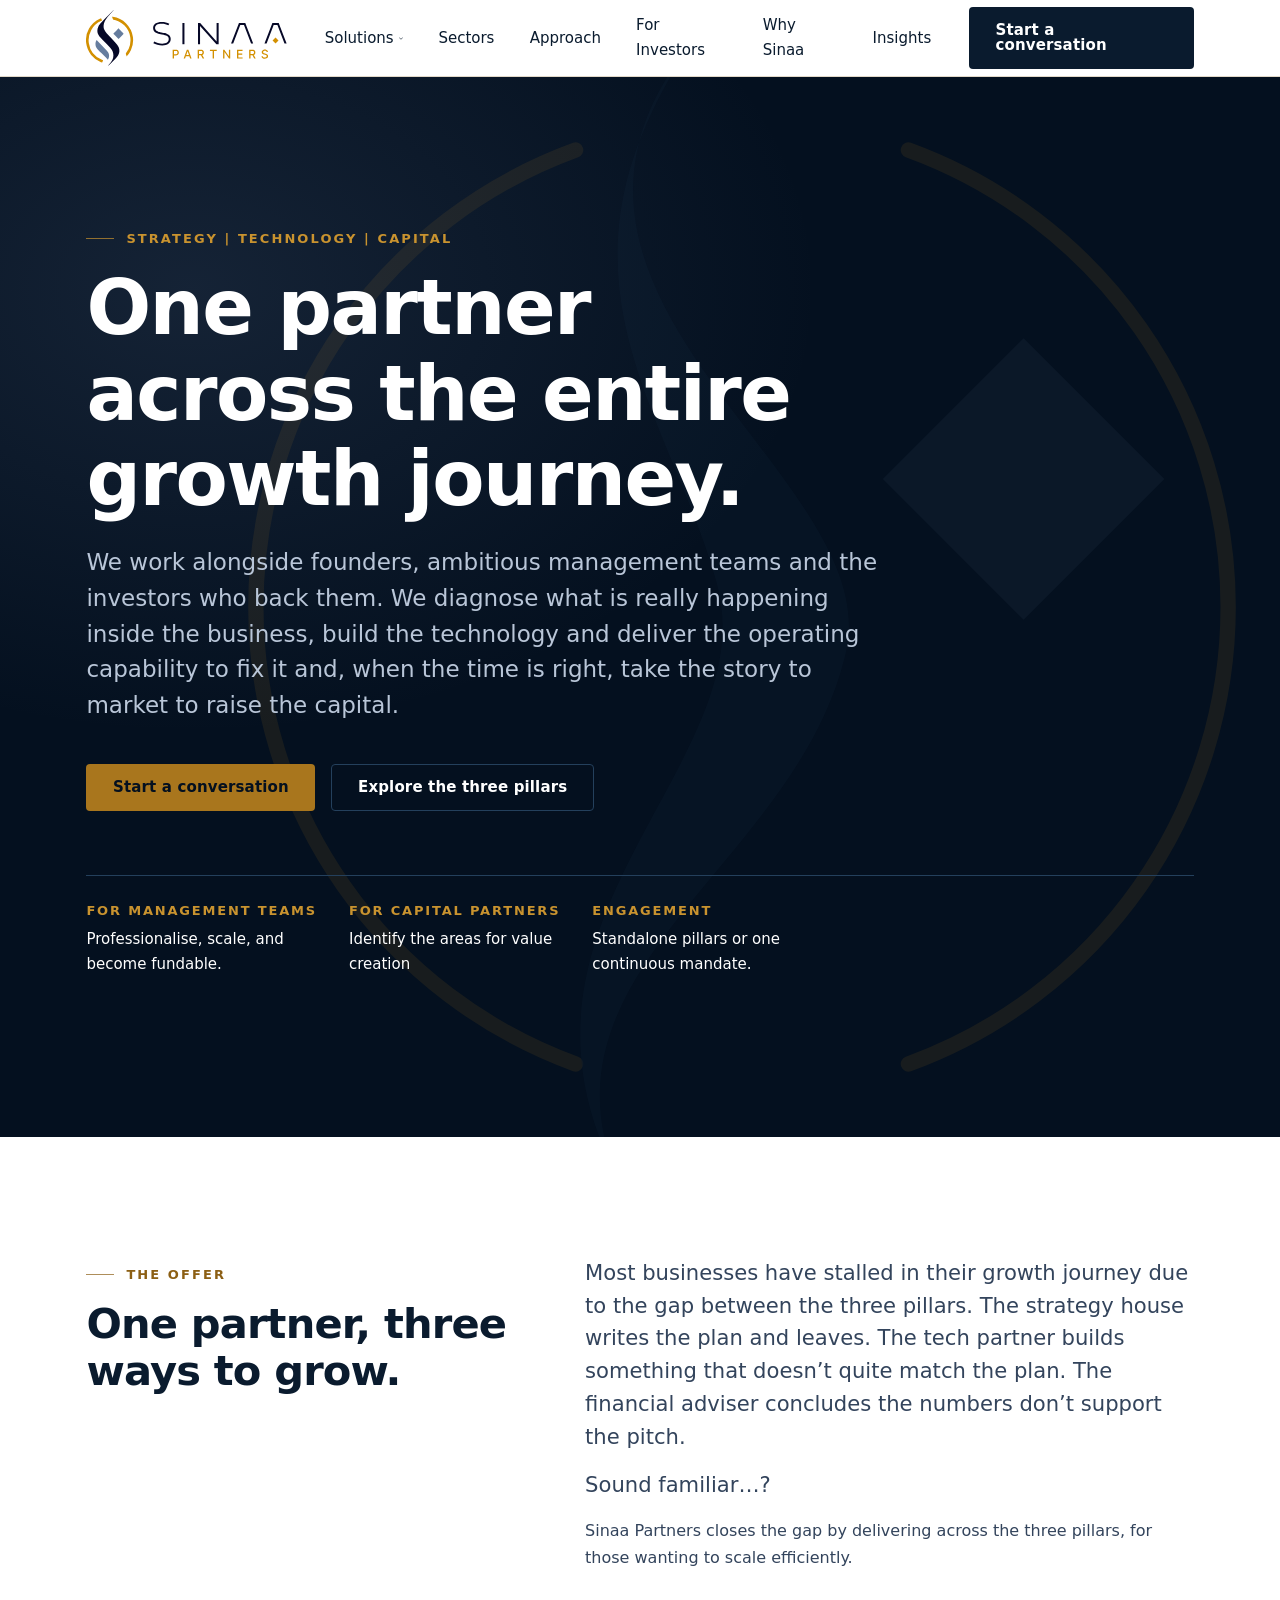
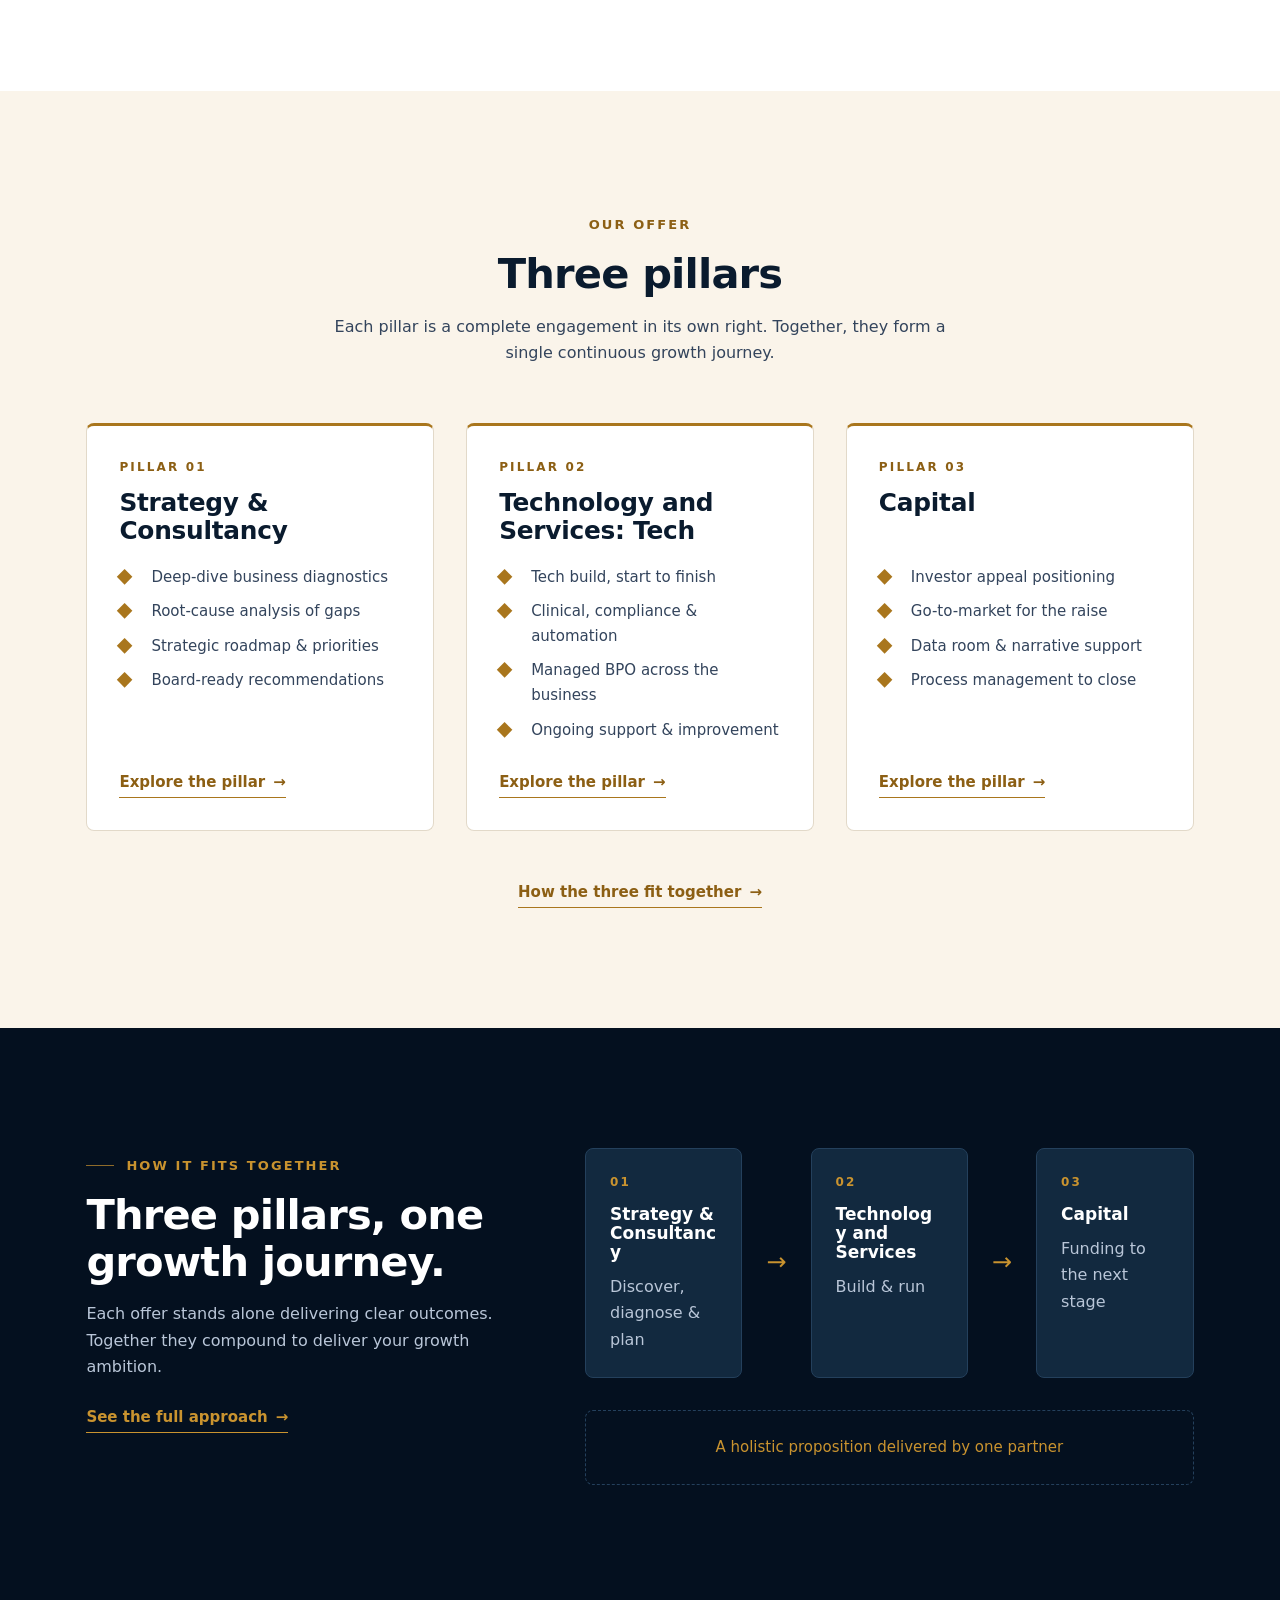
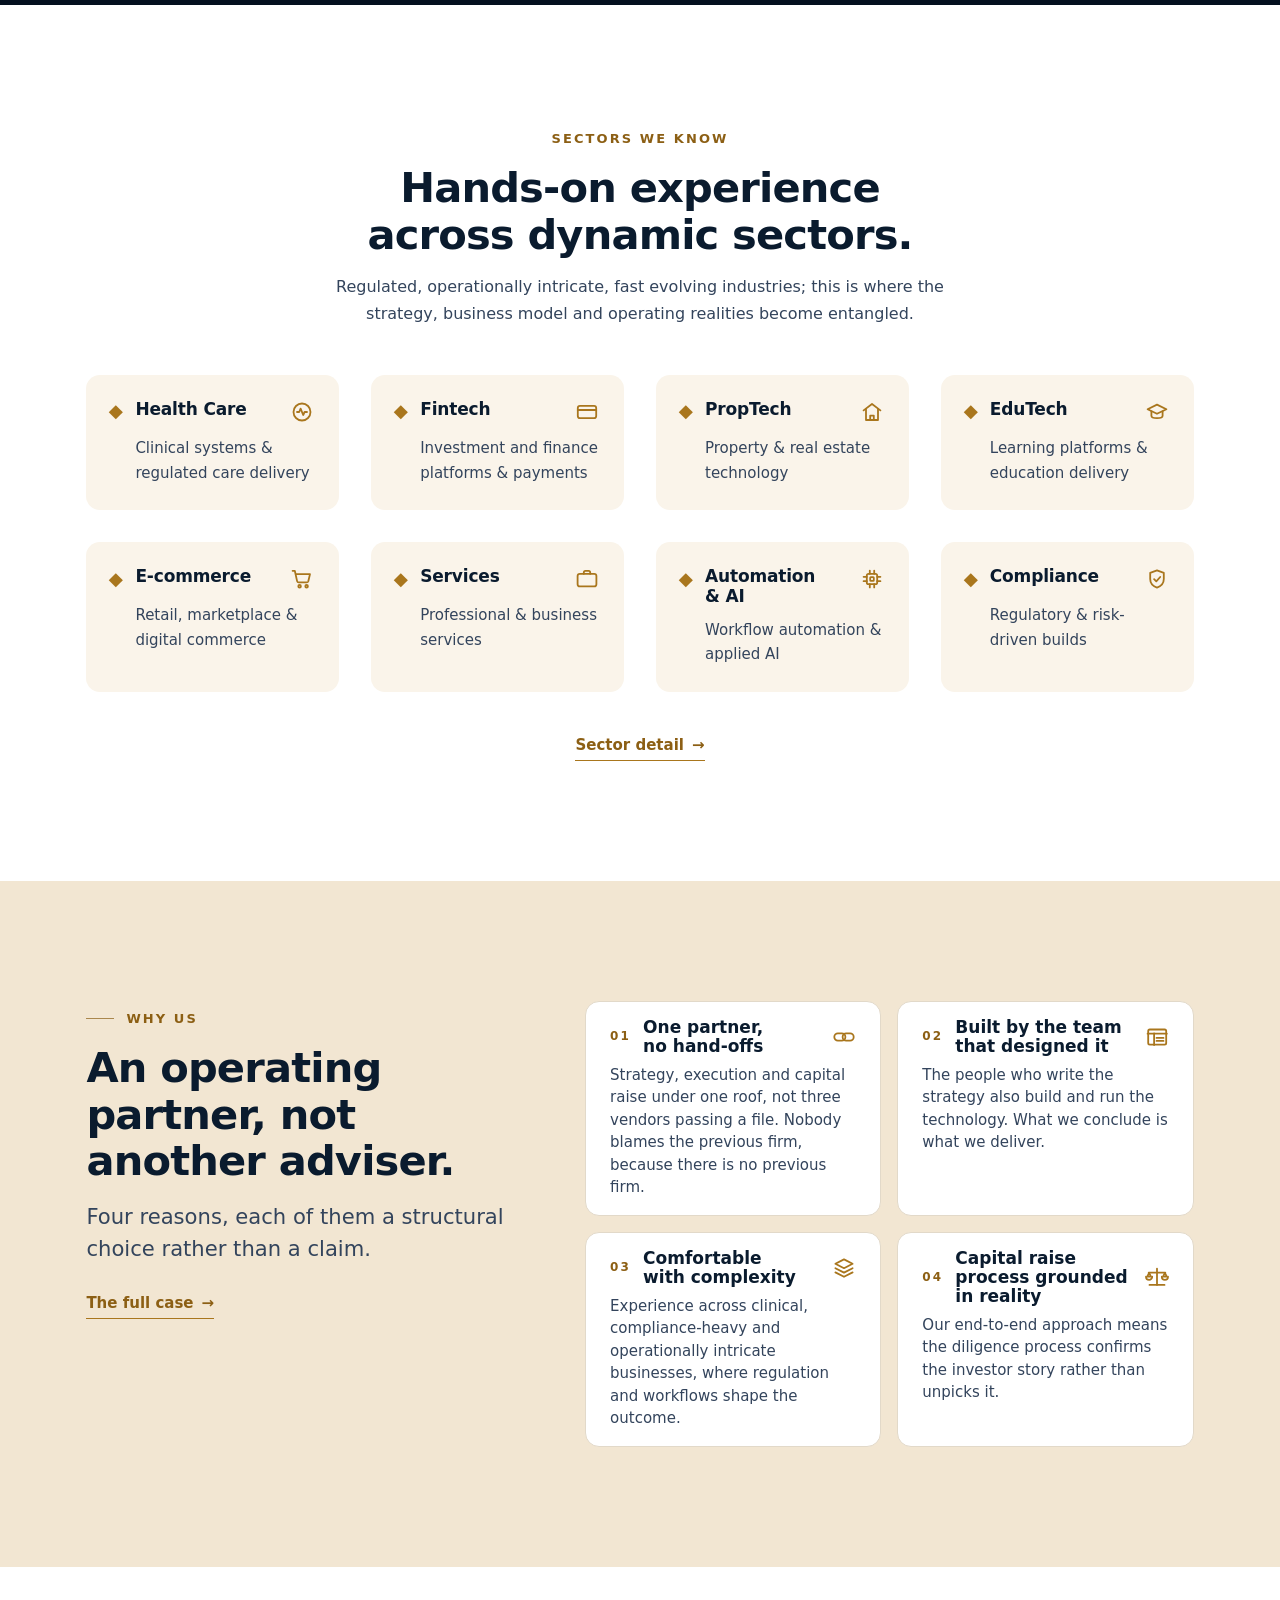
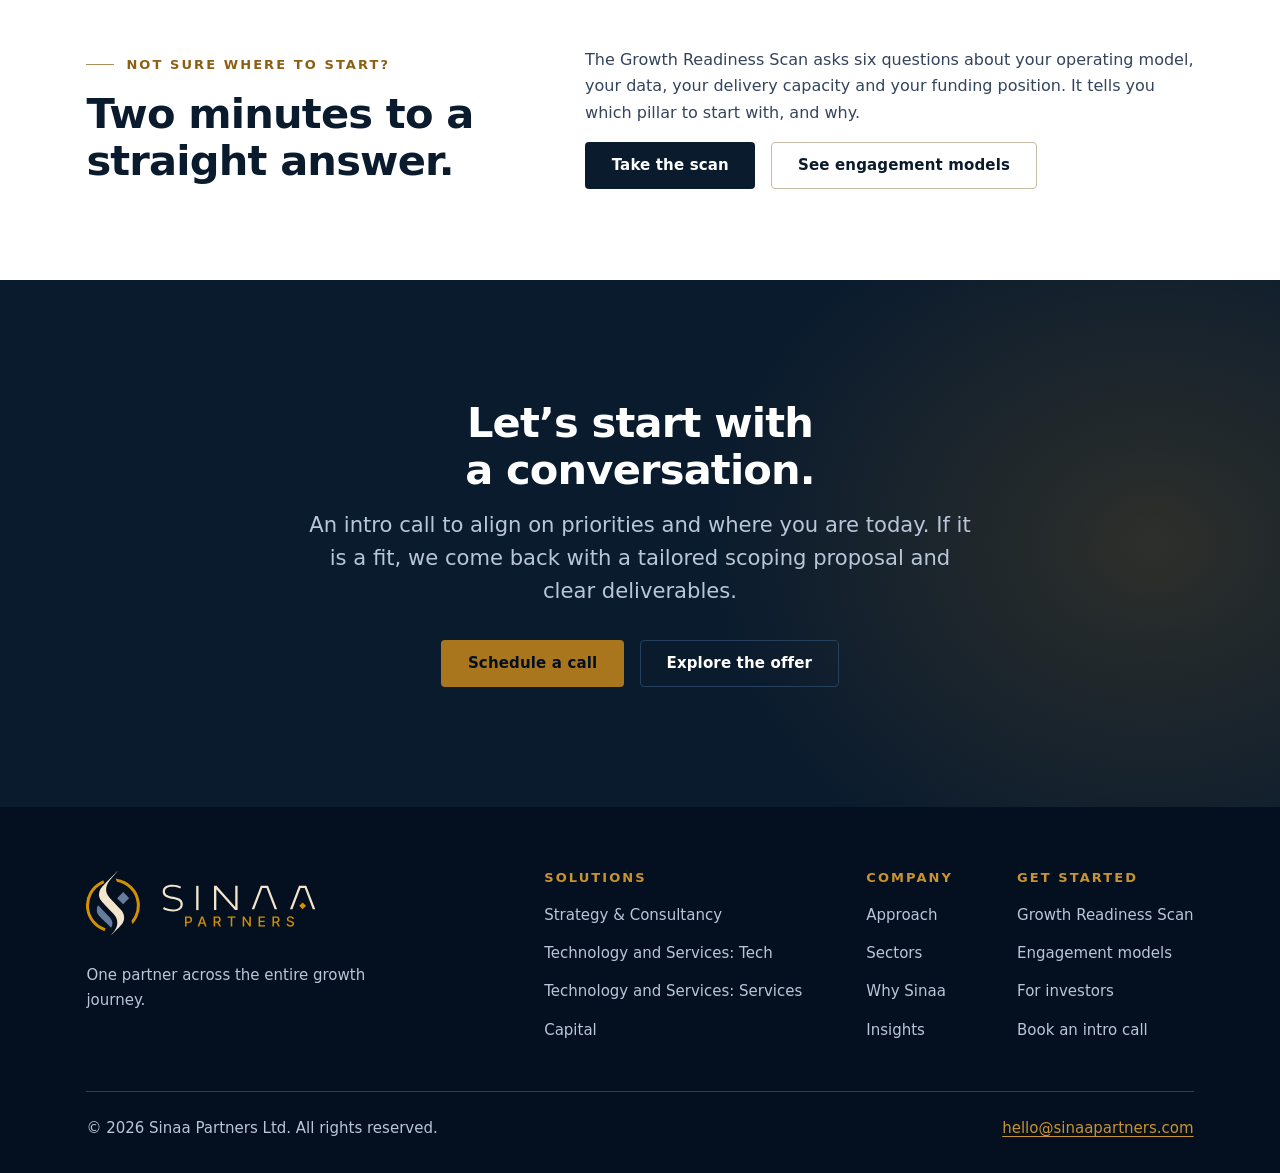
==== commit 9fd42e48: "Offer deck applied, new lockup, WCAG AA pass The offer deck unblocked the nine sections whose review" ====
--- a/index.html
+++ b/index.html
@@ -9,9 +9,8 @@
 <meta property="og:description" content="One partner across the entire growth journey. We diagnose what is really happening inside a business, build and run the technology behind the fix, and take the story to market to raise the capital that funds what is next.">
 <meta property="og:type" content="website">
 <meta name="theme-color" content="#04101F">
-<link rel="preconnect" href="https://fonts.googleapis.com">
-<link rel="preconnect" href="https://fonts.gstatic.com" crossorigin>
-<link rel="stylesheet" href="https://fonts.googleapis.com/css2?family=Sora:wght@400;500;600;700&family=Inter:wght@400;500;600&display=swap">
+<link rel="preload" href="assets/fonts/aptos-400.woff2" as="font" type="font/woff2" crossorigin>
+<link rel="preload" href="assets/fonts/aptos-display-700.woff2" as="font" type="font/woff2" crossorigin>
 <link rel="stylesheet" href="assets/brand.css">
 <link rel="stylesheet" href="assets/site.css">
 </head>
@@ -19,8 +18,32 @@
 <a class="skip" href="#main">Skip to content</a>
 <header class="site-header">
   <div class="shell site-header__inner">
-    <a class="logo" href="index.html"><img class="logo__lockup" src="assets/sinaa-lockup.svg" alt="Sinaa Partners" width="564" height="138" decoding="async"></a>
-    <nav class="nav" aria-label="Primary"><div class="nav__item"><button type="button" class="nav__link" data-mega-trigger aria-expanded="false" aria-controls="mega-solutions">Solutions<svg class="nav__caret" viewBox="0 0 10 10" aria-hidden="true"><path d="M1 3l4 4 4-4" fill="none" stroke="currentColor" stroke-width="1.6" stroke-linecap="round" stroke-linejoin="round"/></svg></button><div class="mega" id="mega-solutions" data-mega-panel hidden><a class="mega__item" href="strategy.html"><span class="mega__num">PILLAR 01</span><span class="mega__title">Strategy &amp; Consultancy</span><span class="mega__desc">Deep-dive diagnostics and a clear roadmap for the business.</span></a><a class="mega__item" href="technology.html"><span class="mega__num">PILLAR 02</span><span class="mega__title">Services &amp; Technology</span><span class="mega__desc">Build the platform, start to finish — architecture through to run.</span></a><a class="mega__item" href="managed-operations.html"><span class="mega__num">PILLAR 02</span><span class="mega__title">Managed Operations (BPO)</span><span class="mega__desc">Run finance, HR, marketing, sales and admin so you can focus on growth.</span></a><a class="mega__item" href="capital.html"><span class="mega__num">PILLAR 03</span><span class="mega__title">Capital</span><span class="mega__desc">Go-to-market and raise support to fund what comes next.</span></a><a class="mega__item" href="engagement.html"><span class="mega__num">COMMERCIAL</span><span class="mega__title">Engagement models</span><span class="mega__desc">Retainer, project build, managed service, or raise mandate.</span></a><a class="mega__item" href="readiness.html"><span class="mega__num">TOOL</span><span class="mega__title">Growth Readiness Scan</span><span class="mega__desc">Two minutes. Find out which pillar to start with.</span></a></div></div><div class="nav__item"><a class="nav__link" href="sectors.html">Sectors</a></div><div class="nav__item"><a class="nav__link" href="approach.html">Approach</a></div><div class="nav__item"><a class="nav__link" href="investors.html">For Investors</a></div><div class="nav__item"><a class="nav__link" href="why-sinaa.html">Why Sinaa</a></div><div class="nav__item"><a class="nav__link" href="insights.html">Insights</a></div></nav>
+    <a class="logo" href="index.html"><svg class="logo__lockup" viewBox="16 9.5 993 277" fill="none" role="img" aria-label="Sinaa Partners" focusable="false" xmlns="http://www.w3.org/2000/svg">
+<path d="M937.962 73.7698L898.807 174.682H909.314L944.405 83.1869H962.744L997.835 174.682H1008.34L969.187 73.7698H937.962Z" fill="currentColor"/>
+<path d="M772.617 73.7698L733.462 174.682H743.969L779.061 83.1869H797.399L832.49 174.682H842.998L803.842 73.7698H772.617Z" fill="currentColor"/>
+<path d="M570 178.746V73.7695H580.706L661.991 165.264V73.7695H672.102V178.746H660.9L580.111 88.5395V178.746H570Z" fill="currentColor"/>
+<path d="M492.879 178.746V73.7695H502.99V178.746H492.879Z" fill="currentColor"/>
+<path d="M393.455 184.99C385.392 184.99 377.297 183.834 369.168 181.521C361.04 179.142 354.431 176.499 349.343 173.591L353.209 165.561C357.967 168.205 364.014 170.617 371.349 172.798C378.685 174.979 385.921 176.069 393.058 176.069C403.037 176.069 410.901 174.153 416.65 170.32C422.4 166.487 425.275 160.77 425.275 153.171C425.275 146.232 422.499 141.143 416.948 137.905C411.397 134.601 402.938 132.089 391.571 130.371C386.945 129.644 382.947 128.917 379.577 128.19C376.206 127.463 372.373 126.307 368.078 124.721C363.849 123.135 360.379 121.285 357.67 119.17C354.96 117.055 352.647 114.246 350.731 110.744C348.88 107.241 347.955 103.243 347.955 98.7495C347.955 89.1011 351.689 81.6665 359.156 76.4458C366.624 71.159 377.165 68.5156 390.778 68.5156C405.119 68.5156 417.576 71.4895 428.149 77.4371L423.689 85.3673C414.635 80.0805 403.731 77.4371 390.976 77.4371C368.772 77.4371 357.67 84.4752 357.67 98.5513C357.67 100.864 358.099 103.012 358.958 104.995C359.817 106.911 360.842 108.563 362.031 109.951C363.287 111.339 364.972 112.627 367.087 113.817C369.267 115.006 371.25 115.965 373.034 116.692C374.885 117.352 377.198 118.046 379.973 118.773C382.815 119.434 385.095 119.93 386.813 120.26C388.597 120.591 390.877 120.987 393.653 121.45C398.279 122.177 402.343 122.97 405.846 123.829C409.414 124.688 413.115 125.944 416.948 127.596C420.781 129.248 423.92 131.164 426.365 133.345C428.876 135.526 430.925 138.334 432.511 141.771C434.163 145.141 434.989 149.007 434.989 153.369C434.989 163.149 431.222 170.881 423.689 176.565C416.221 182.182 406.143 184.99 393.455 184.99Z" fill="currentColor"/>
+<rect x="938.946" y="160.053" width="20.6886" height="20.6886" transform="rotate(-45 938.946 160.053)" fill="#D39000"/>
+<path d="M444.64 249.715V206.078H460.194C463.589 206.078 466.402 206.696 468.632 207.932C470.862 209.168 472.531 210.858 473.639 213.003C474.747 215.134 475.301 217.534 475.301 220.205C475.301 222.89 474.74 225.304 473.617 227.449C472.51 229.58 470.833 231.27 468.589 232.52C466.359 233.756 463.554 234.374 460.173 234.374H449.477V228.792H459.576C461.721 228.792 463.461 228.422 464.796 227.684C466.132 226.931 467.112 225.908 467.737 224.615C468.362 223.323 468.674 221.853 468.674 220.205C468.674 218.557 468.362 217.094 467.737 215.816C467.112 214.537 466.125 213.536 464.775 212.811C463.44 212.087 461.679 211.725 459.491 211.725H451.224V249.715H444.64ZM506.076 249.715H499.088L514.791 206.078H522.397L538.1 249.715H531.112L518.775 214.005H518.434L506.076 249.715ZM507.248 232.627H529.919V238.167H507.248V232.627ZM568.402 249.715V206.078H583.956C587.337 206.078 590.142 206.661 592.372 207.826C594.616 208.99 596.293 210.603 597.401 212.662C598.508 214.708 599.062 217.073 599.062 219.757C599.062 222.428 598.501 224.779 597.379 226.81C596.271 228.827 594.595 230.397 592.351 231.519C590.121 232.641 587.315 233.202 583.935 233.202H572.152V227.534H583.338C585.469 227.534 587.202 227.229 588.537 226.618C589.886 226.007 590.874 225.12 591.499 223.955C592.124 222.79 592.436 221.391 592.436 219.757C592.436 218.11 592.116 216.682 591.477 215.475C590.852 214.267 589.865 213.344 588.516 212.705C587.18 212.051 585.426 211.725 583.253 211.725H574.986V249.715H568.402ZM589.943 230.027L600.724 249.715H593.224L582.656 230.027H589.943ZM628.922 211.746V206.078H662.693V211.746H649.078V249.715H642.516V211.746H628.922ZM729.376 206.078V249.715H723.325L701.144 217.712H700.74V249.715H694.156V206.078H700.25L722.451 238.124H722.856V206.078H729.376ZM762.98 249.715V206.078H790.338V211.746H769.564V225.042H788.91V230.688H769.564V244.047H790.594V249.715H762.98ZM823.132 249.715V206.078H838.686C842.067 206.078 844.872 206.661 847.103 207.826C849.347 208.99 851.023 210.603 852.131 212.662C853.239 214.708 853.793 217.073 853.793 219.757C853.793 222.428 853.232 224.779 852.11 226.81C851.002 228.827 849.326 230.397 847.081 231.519C844.851 232.641 842.046 233.202 838.665 233.202H826.882V227.534H838.068C840.199 227.534 841.932 227.229 843.267 226.618C844.617 226.007 845.604 225.12 846.229 223.955C846.854 222.79 847.167 221.391 847.167 219.757C847.167 218.11 846.847 216.682 846.208 215.475C845.583 214.267 844.595 213.344 843.246 212.705C841.911 212.051 840.157 211.725 837.983 211.725H829.716V249.715H823.132ZM844.674 230.027L855.455 249.715H847.955L837.387 230.027H844.674ZM909.604 217.542C909.377 215.525 908.439 213.962 906.792 212.854C905.144 211.732 903.07 211.171 900.57 211.171C898.78 211.171 897.232 211.455 895.925 212.023C894.618 212.577 893.603 213.344 892.878 214.324C892.168 215.29 891.813 216.391 891.813 217.627C891.813 218.664 892.054 219.559 892.537 220.311C893.034 221.064 893.681 221.696 894.476 222.208C895.286 222.705 896.152 223.124 897.076 223.465C897.999 223.792 898.887 224.061 899.739 224.275L904 225.382C905.392 225.723 906.82 226.185 908.283 226.767C909.746 227.35 911.103 228.117 912.353 229.069C913.603 230.02 914.611 231.199 915.378 232.605C916.159 234.012 916.55 235.695 916.55 237.655C916.55 240.127 915.911 242.321 914.632 244.239C913.368 246.157 911.529 247.669 909.114 248.777C906.713 249.885 903.809 250.439 900.399 250.439C897.132 250.439 894.306 249.921 891.919 248.884C889.533 247.847 887.665 246.377 886.316 244.473C884.966 242.556 884.22 240.283 884.078 237.655H890.684C890.811 239.232 891.323 240.546 892.218 241.597C893.127 242.634 894.284 243.408 895.691 243.919C897.111 244.417 898.667 244.665 900.357 244.665C902.218 244.665 903.872 244.374 905.321 243.792C906.784 243.195 907.935 242.371 908.773 241.32C909.611 240.255 910.03 239.012 910.03 237.591C910.03 236.299 909.661 235.24 908.922 234.417C908.198 233.593 907.211 232.911 905.961 232.371C904.725 231.831 903.326 231.355 901.763 230.944L896.607 229.537C893.113 228.586 890.343 227.186 888.297 225.34C886.266 223.493 885.25 221.05 885.25 218.01C885.25 215.496 885.932 213.301 887.296 211.426C888.659 209.551 890.506 208.096 892.836 207.059C895.165 206.007 897.793 205.482 900.719 205.482C903.674 205.482 906.28 206 908.539 207.037C910.811 208.074 912.601 209.502 913.908 211.32C915.215 213.124 915.897 215.198 915.953 217.542H909.604Z" fill="#D39000"/>
+<mask id="mask0_hdr" style="mask-type:alpha" maskUnits="userSpaceOnUse" x="0" y="-1" width="265" height="307">
+<path d="M264.62 305.452H105.157L239.305 298.092L135.083 17.4255L100.114 27.2175L105.157 305.452H0V-0.000282288H264.62V305.452Z" fill="#D9D9D9"/>
+</mask>
+<g mask="url(#mask0_hdr)">
+<path d="M194.06 250.131C227.665 227.449 247.416 186.989 241.622 144.089C234.846 93.9058 195.252 56.2123 147.396 49.7196M92.3656 261.335C56.4133 247.211 28.9756 214.55 23.4393 173.553C16.7679 124.149 43.9719 77.9814 87.1999 58.4744" stroke="#D39000" stroke-width="12.9614" stroke-linecap="square"/>
+</g>
+<g clip-path="url(#clip0_hdr)">
+<path d="M126.771 285.398C126.354 285.777 126.001 285.698 125.805 285.594C125.479 285.424 125.348 284.862 125.648 284.51L136.292 272.169C145.146 260.611 151.675 248.101 151.519 233.187C151.362 218.274 144.845 205.658 134.685 195.015L118.44 177.973L95.0768 153.839L90.0229 148.511C85.4913 143.732 81.3385 138.795 78.0606 133.062C72.3276 123.059 70.7214 111.593 73.6727 100.401C76.0626 91.3382 80.5811 83.0978 87.0323 76.294L108.123 54.0542L144.153 18.063L152.367 10.0316L152.563 10.1883L148.058 15.6079L128.234 38.5137C124.525 42.8102 121.025 46.8977 117.578 51.3901C105.224 67.4921 98.6419 88.3215 106.83 107.741C109.546 114.192 113.229 119.964 118.061 125.07L149.494 158.306C156.194 165.384 162.867 172.188 169.031 179.697C172.936 184.463 176.135 189.53 178.225 195.315C180.314 201.101 181.476 207.474 181.059 213.912C180.366 224.673 175.978 234.415 169.031 242.564C163.533 249.015 157.761 254.918 151.832 261.029C143.683 269.426 135.547 277.575 126.784 285.398H126.771Z" fill="currentColor"/>
+<path d="M113.163 243.516L106.83 237.143L97.0615 227.649L90.5972 221.433L85.7131 216.783L74.234 205.331C71.3088 202.418 69.1018 199.14 67.0515 195.588C60.0126 183.443 59.7383 168.726 68.8014 157.495L73.3199 162.405L83.8978 173.766L118.152 209.967C121.835 213.858 125.139 217.802 127.333 222.738C132.334 233.969 130.859 245.109 124.421 255.465L113.203 243.503L113.163 243.516Z" fill="#667D9E"/>
+<path d="M187.195 142.79L176.944 153.199L156.376 132.448L151.113 127.08L157.799 120.146L164.668 113.016L171.015 106.421L176.957 100.27L183.278 106.812L188.449 112.219L193.986 118.03L199.536 123.842L202.697 127.119L187.195 142.79Z" fill="#667D9E"/>
+</g>
+<defs>
+<clipPath id="clip0_hdr">
+<rect width="140.843" height="275.654" fill="white" transform="translate(61.8535 10.0319)"/>
+</clipPath>
+</defs>
+</svg></a>
+    <nav class="nav" aria-label="Primary"><div class="nav__item nav__item--mega" data-mega><a class="nav__link nav__link--mega" href="solutions.html" data-mega-trigger aria-expanded="false" aria-controls="mega-solutions">Solutions<svg class="nav__caret" viewBox="0 0 10 10" aria-hidden="true" focusable="false"><path d="M1 3l4 4 4-4" fill="none" stroke="currentColor" stroke-width="1.6" stroke-linecap="round" stroke-linejoin="round"/></svg></a><div class="mega" id="mega-solutions" data-mega-panel hidden><a class="mega__item" href="solutions.html"><span class="mega__num">OVERVIEW</span><span class="mega__title">All solutions</span><span class="mega__desc">Deep-dive diagnostics, end-to-end technology, and the capital raise.</span></a><a class="mega__item" href="strategy.html"><span class="mega__num">PILLAR 01</span><span class="mega__title">Strategy &amp; Consultancy</span><span class="mega__desc">Find out what is actually happening inside the business, then what to do.</span></a><a class="mega__item" href="technology.html"><span class="mega__num">PILLAR 02</span><span class="mega__title">Technology and Services: Tech</span><span class="mega__desc">Strategy through architecture, build and integration, into deployment.</span></a><a class="mega__item" href="managed-operations.html"><span class="mega__num">PILLAR 02</span><span class="mega__title">Technology and Services: Services</span><span class="mega__desc">We deliver the enabling functions, so you can focus on the things that matter.</span></a><a class="mega__item" href="capital.html"><span class="mega__num">PILLAR 03</span><span class="mega__title">Capital</span><span class="mega__desc">Go-to-market to raise capital, grounded in fundamentals, not just a deck.</span></a><a class="mega__item" href="engagement.html"><span class="mega__num">COMMERCIAL</span><span class="mega__title">Engagement models</span><span class="mega__desc">Retainer, project based, service fees or contingent based.</span></a><a class="mega__item" href="readiness.html"><span class="mega__num">TOOL</span><span class="mega__title">Growth Readiness Scan</span><span class="mega__desc">Six questions, two minutes. No email required.</span></a></div></div><div class="nav__item"><a class="nav__link" href="sectors.html">Sectors</a></div><div class="nav__item"><a class="nav__link" href="approach.html">Approach</a></div><div class="nav__item"><a class="nav__link" href="investors.html">For Investors</a></div><div class="nav__item"><a class="nav__link" href="why-sinaa.html">Why Sinaa</a></div><div class="nav__item"><a class="nav__link" href="insights.html">Insights</a></div></nav>
     <a class="btn btn--dark header__cta" href="contact.html">Start a conversation</a>
     <button type="button" class="burger" data-drawer-trigger aria-expanded="false" aria-controls="drawer">
       <svg viewBox="0 0 16 16" aria-hidden="true"><path d="M1 4h14M1 8h14M1 12h14" stroke="currentColor" stroke-width="1.6" stroke-linecap="round"/></svg>
@@ -31,7 +54,7 @@
     <div class="shell">
       <div class="drawer__group">
         <p class="drawer__label">Solutions</p>
-        <a href="strategy.html">Strategy &amp; Consultancy</a><a href="technology.html">Services &amp; Technology</a><a href="managed-operations.html">Managed Operations (BPO)</a><a href="capital.html">Capital</a>
+        <a href="solutions.html">All solutions</a><a href="strategy.html">Strategy &amp; Consultancy</a><a href="technology.html">Technology and Services: Tech</a><a href="managed-operations.html">Technology and Services: Services</a><a href="capital.html">Capital</a>
       </div>
       <div class="drawer__group">
         <p class="drawer__label">Company</p>
@@ -49,7 +72,7 @@
 
 <section class="hero on-dark">
   <div class="hero__bg" aria-hidden="true">
-    <svg viewBox="0 0 100 100" fill="none">
+    <svg viewBox="0 0 100 100" fill="none" aria-hidden="true" focusable="false">
       <path d="M37 14.3 A38 38 0 0 0 37 85.7" stroke="#A9761D" stroke-width="1.2" stroke-linecap="round" opacity="0.32"/>
       <path d="M63 14.3 A38 38 0 0 1 63 85.7" stroke="#A9761D" stroke-width="1.2" stroke-linecap="round" opacity="0.32"/>
       <path d="M46 6 C30 26 62 40 58 54 C54 70 34 78 40 94 C30 74 52 62 48 48 C44 34 34 24 46 6 Z" fill="#12293F" opacity="0.5"/>
@@ -57,20 +80,20 @@
     </svg>
   </div>
   <div class="shell hero__inner">
-    <p class="eyebrow">Strategy. Technology. Capital.</p>
+    <p class="eyebrow">Strategy | Technology | Capital</p>
     <h1>One partner across the entire growth journey.</h1>
-    <p class="lead">We work alongside ambitious management teams and the investors who
-      back them. We diagnose what is really happening inside a business, build the
-      technology and operating capability to fix it, and — when the moment is right —
-      take the story to market to raise the capital that funds the next stage.</p>
+    <p class="lead">We work alongside founders, ambitious management teams and the
+      investors who back them. We diagnose what is really happening inside the business,
+      build the technology and deliver the operating capability to fix it and, when the
+      time is right, take the story to market to raise the capital.</p>
     <div class="btn-row" style="margin-top:2.5rem">
       <a class="btn btn--primary" href="contact.html">Start a conversation</a>
-      <a class="btn btn--ghost" href="solutions.html">See the three pillars</a>
+      <a class="btn btn--ghost" href="solutions.html">Explore the three pillars</a>
     </div>
     <dl class="hero__meta">
-      <div><dt>For management teams</dt><dd>Professionalize, scale, and become fundable.</dd></div>
-      <div><dt>For capital partners</dt><dd>Find where value can actually be created.</dd></div>
-      <div><dt>Engagement</dt><dd>Standalone pillars, or one continuous mandate.</dd></div>
+      <div><dt>For management teams</dt><dd>Professionalise, scale, and become fundable.</dd></div>
+      <div><dt>For capital partners</dt><dd>Identify the areas for value creation</dd></div>
+      <div><dt>Engagement</dt><dd>Standalone pillars or one continuous mandate.</dd></div>
     </dl>
   </div>
 </section>
@@ -83,15 +106,13 @@
         <h2>One partner, three ways to grow.</h2>
       </div>
       <div class="stack">
-        <p class="lead">Most growth stalls in the gap between the three. The strategy
-          house writes the plan and leaves. The build partner ships something that does
-          not match the plan. The adviser arrives at the raise with a deck that the
-          operating numbers cannot support.</p>
-        <p>Sinaa Partners closes that gap by holding all three. Whether you are a
-          management team looking to professionalize and scale, or a capital partner
-          assessing where value can be created, our three offers stand alone or work
-          together as one integrated engagement.</p>
-        <p><a class="link-arrow" href="approach.html">How the three fit together</a></p>
+        <p class="lead">Most businesses have stalled in their growth journey due to the
+          gap between the three pillars. The strategy house writes the plan and leaves.
+          The tech partner builds something that doesn&rsquo;t quite match the plan. The
+          financial adviser concludes the numbers don&rsquo;t support the pitch.</p>
+        <p class="lead">Sound familiar&hellip;?</p>
+        <p>Sinaa Partners closes the gap by delivering across the three pillars, for
+          those wanting to scale efficiently.</p>
       </div>
     </div>
   </div>
@@ -102,7 +123,7 @@
     <div class="center reveal" style="max-width:640px;margin-bottom:3.5rem">
       <p class="eyebrow">Our offer</p>
       <h2>Three pillars</h2>
-      <p>Each pillar is a complete engagement in its own right. Together they form a
+      <p>Each pillar is a complete engagement in its own right. Together, they form a
         single continuous growth journey.</p>
     </div>
     <div class="grid grid--3 reveal">
@@ -111,6 +132,7 @@
         <h3>Strategy &amp; Consultancy</h3>
         <ul class="ticks" style="gap:.6rem;font-size:var(--t-small);margin-top:.5rem">
           <li>Deep-dive business diagnostics</li>
+          <li>Root-cause analysis of gaps</li>
           <li>Strategic roadmap &amp; priorities</li>
           <li>Board-ready recommendations</li>
         </ul>
@@ -118,11 +140,12 @@
       </a>
       <a class="card card--pillar" href="technology.html">
         <span class="card__num">PILLAR 02</span>
-        <h3>Services &amp; Technology</h3>
+        <h3>Technology and Services: Tech</h3>
         <ul class="ticks" style="gap:.6rem;font-size:var(--t-small);margin-top:.5rem">
           <li>Tech build, start to finish</li>
           <li>Clinical, compliance &amp; automation</li>
           <li>Managed BPO across the business</li>
+          <li>Ongoing support &amp; improvement</li>
         </ul>
         <span class="link-arrow">Explore the pillar</span>
       </a>
@@ -130,12 +153,16 @@
         <span class="card__num">PILLAR 03</span>
         <h3>Capital</h3>
         <ul class="ticks" style="gap:.6rem;font-size:var(--t-small);margin-top:.5rem">
-          <li>Investor-ready positioning</li>
+          <li>Investor appeal positioning</li>
           <li>Go-to-market for the raise</li>
           <li>Data room &amp; narrative support</li>
+          <li>Process management to close</li>
         </ul>
         <span class="link-arrow">Explore the pillar</span>
       </a>
+    </div>
+    <div class="center" style="margin-top:3rem">
+      <a class="link-arrow" href="approach.html">How the three fit together</a>
     </div>
   </div>
 </section>
@@ -145,32 +172,32 @@
     <div class="split reveal">
       <div class="sticky">
         <p class="eyebrow">How it fits together</p>
-        <h2>Three offers. One growth journey.</h2>
-        <p>Each offer stands alone. Together, they compound — because the capital
-          raised funds the next cycle of strategy and growth.</p>
+        <h2>Three pillars, one growth journey.</h2>
+        <p>Each offer stands alone delivering clear outcomes. Together they compound to
+          deliver your growth ambition.</p>
         <p style="margin-top:1.5rem"><a class="link-arrow" href="approach.html">See the full approach</a></p>
       </div>
       <div>
         <div class="loop">
           <div class="card card--dark">
             <span class="card__num">01</span>
-            <h3>Strategy</h3>
-            <p>Diagnose &amp; plan</p>
+            <h3>Strategy &amp; Consultancy</h3>
+            <p>Discover, diagnose &amp; plan</p>
           </div>
           <div class="loop__arrow" aria-hidden="true">→</div>
           <div class="card card--dark">
             <span class="card__num">02</span>
-            <h3>Build &amp; Run</h3>
-            <p>Technology &amp; operations</p>
+            <h3>Technology and Services</h3>
+            <p>Build &amp; run</p>
           </div>
           <div class="loop__arrow" aria-hidden="true">→</div>
           <div class="card card--dark">
             <span class="card__num">03</span>
             <h3>Capital</h3>
-            <p>Fund the next stage</p>
+            <p>Funding to the next stage</p>
           </div>
         </div>
-        <p class="loop__note">↻ Capital raised funds the next cycle of strategy and growth</p>
+        <p class="loop__note">A holistic proposition delivered by one partner</p>
       </div>
     </div>
   </div>
@@ -180,17 +207,19 @@
   <div class="shell">
     <div class="center reveal" style="max-width:640px;margin-bottom:3rem">
       <p class="eyebrow">Sectors we know</p>
-      <h2>Practical, hands-on experience across complex and fast-moving industries.</h2>
+      <h2>Hands-on experience across dynamic sectors.</h2>
+      <p>Regulated, operationally intricate, fast evolving industries; this is where the
+        strategy, business model and operating realities become entangled.</p>
     </div>
     <div class="grid grid--4 reveal">
-      <div class="tile"><h3>Health Care</h3><p>Clinical systems &amp; regulated care delivery</p></div>
-      <div class="tile"><h3>Fintech</h3><p>Financial platforms &amp; payments</p></div>
-      <div class="tile"><h3>PropTech</h3><p>Property &amp; real estate technology</p></div>
-      <div class="tile"><h3>EduTech</h3><p>Learning platforms &amp; education delivery</p></div>
-      <div class="tile"><h3>E-commerce</h3><p>Retail, marketplace &amp; digital commerce</p></div>
-      <div class="tile"><h3>Services</h3><p>Professional &amp; business services</p></div>
-      <div class="tile"><h3>Automation &amp; AI</h3><p>Workflow automation &amp; applied AI</p></div>
-      <div class="tile"><h3>Compliance</h3><p>Regulatory &amp; risk-driven builds</p></div>
+      <div class="tile"><div class="tile__top"><h3>Health Care</h3><svg class="tile__icon" viewBox="0 0 24 24" fill="none" stroke="currentColor" stroke-width="1.8" stroke-linecap="round" stroke-linejoin="round" aria-hidden="true" focusable="false"><circle cx="12" cy="12" r="8.5"/><path d="M7 12h2.2l1.4-3.4L13.2 15l1.4-3H17"/></svg></div><p>Clinical systems &amp; regulated care delivery</p></div>
+      <div class="tile"><div class="tile__top"><h3>Fintech</h3><svg class="tile__icon" viewBox="0 0 24 24" fill="none" stroke="currentColor" stroke-width="1.8" stroke-linecap="round" stroke-linejoin="round" aria-hidden="true" focusable="false"><rect x="2.8" y="5.8" width="18.4" height="12.4" rx="2.2"/><path d="M2.8 10h18.4"/></svg></div><p>Investment and finance platforms &amp; payments</p></div>
+      <div class="tile"><div class="tile__top"><h3>PropTech</h3><svg class="tile__icon" viewBox="0 0 24 24" fill="none" stroke="currentColor" stroke-width="1.8" stroke-linecap="round" stroke-linejoin="round" aria-hidden="true" focusable="false"><path d="M3.6 10.4 12 4l8.4 6.4"/><path d="M6 9.2V20h12V9.2"/><path d="M10.2 20v-4.4h3.6V20"/></svg></div><p>Property &amp; real estate technology</p></div>
+      <div class="tile"><div class="tile__top"><h3>EduTech</h3><svg class="tile__icon" viewBox="0 0 24 24" fill="none" stroke="currentColor" stroke-width="1.8" stroke-linecap="round" stroke-linejoin="round" aria-hidden="true" focusable="false"><path d="M12 4.6 2.6 9.2 12 13.8l9.4-4.6L12 4.6Z"/><path d="M6.4 11.3v4.4c0 1.3 2.5 2.4 5.6 2.4s5.6-1.1 5.6-2.4v-4.4"/></svg></div><p>Learning platforms &amp; education delivery</p></div>
+      <div class="tile"><div class="tile__top"><h3>E-commerce</h3><svg class="tile__icon" viewBox="0 0 24 24" fill="none" stroke="currentColor" stroke-width="1.8" stroke-linecap="round" stroke-linejoin="round" aria-hidden="true" focusable="false"><path d="M2.6 3.8h2.2l2.3 10.3a1.7 1.7 0 0 0 1.7 1.3h7.9a1.7 1.7 0 0 0 1.6-1.2L20 7.1H6.2"/><circle cx="9.6" cy="19.2" r="1.3"/><circle cx="16.6" cy="19.2" r="1.3"/></svg></div><p>Retail, marketplace &amp; digital commerce</p></div>
+      <div class="tile"><div class="tile__top"><h3>Services</h3><svg class="tile__icon" viewBox="0 0 24 24" fill="none" stroke="currentColor" stroke-width="1.8" stroke-linecap="round" stroke-linejoin="round" aria-hidden="true" focusable="false"><rect x="2.6" y="6.8" width="18.8" height="12.6" rx="2.2"/><path d="M8.8 6.8V5.4A1.6 1.6 0 0 1 10.4 3.8h3.2a1.6 1.6 0 0 1 1.6 1.6v1.4"/></svg></div><p>Professional &amp; business services</p></div>
+      <div class="tile"><div class="tile__top"><h3>Automation &amp; AI</h3><svg class="tile__icon" viewBox="0 0 24 24" fill="none" stroke="currentColor" stroke-width="1.8" stroke-linecap="round" stroke-linejoin="round" aria-hidden="true" focusable="false"><rect x="6.8" y="6.8" width="10.4" height="10.4" rx="1.8"/><rect x="10.2" y="10.2" width="3.6" height="3.6" rx="0.6"/><path d="M9.8 3.6v3.2M14.2 3.6v3.2M9.8 17.2v3.2M14.2 17.2v3.2M3.6 9.8h3.2M3.6 14.2h3.2M17.2 9.8h3.2M17.2 14.2h3.2"/></svg></div><p>Workflow automation &amp; applied AI</p></div>
+      <div class="tile"><div class="tile__top"><h3>Compliance</h3><svg class="tile__icon" viewBox="0 0 24 24" fill="none" stroke="currentColor" stroke-width="1.8" stroke-linecap="round" stroke-linejoin="round" aria-hidden="true" focusable="false"><path d="M12 3.4 5.2 5.9v6.2c0 4.1 2.9 7.2 6.8 8.5 3.9-1.3 6.8-4.4 6.8-8.5V5.9L12 3.4Z"/><path d="M9.1 12.1 11.3 14.3 15.2 10"/></svg></div><p>Regulatory &amp; risk-driven builds</p></div>
     </div>
     <div class="center" style="margin-top:2.5rem">
       <a class="link-arrow" href="sectors.html">Sector detail</a>
@@ -202,29 +231,17 @@
   <div class="shell">
     <div class="split reveal">
       <div>
-        <p class="eyebrow">Why Sinaa</p>
-        <h2>Built by the team that designed it.</h2>
-        <p class="lead">The people who write the strategy also build and run the
-          technology behind it — and stand behind the numbers when the raise goes out.</p>
+        <p class="eyebrow">Why us</p>
+        <h2>An operating partner, not another adviser.</h2>
+        <p class="lead">Four reasons, each of them a structural choice rather than a
+          claim.</p>
         <p style="margin-top:1.5rem"><a class="link-arrow" href="why-sinaa.html">The full case</a></p>
       </div>
-      <div class="grid grid--2">
-        <div class="card--flat">
-          <h3>One partner, no hand-offs</h3>
-          <p>Strategy, execution and capital sit under one roof — not three vendors passing a file.</p>
-        </div>
-        <div class="card--flat">
-          <h3>Comfortable with complexity</h3>
-          <p>Experience across clinical, compliance-heavy and operationally intricate businesses.</p>
-        </div>
-        <div class="card--flat">
-          <h3>Capital grounded in operating reality</h3>
-          <p>Raise support built on a real diagnostic and data room — not just a pitch deck.</p>
-        </div>
-        <div class="card--flat">
-          <h3>Aligned on the outcome</h3>
-          <p>Raise mandates carry a success fee. We are paid when the round closes, not before.</p>
-        </div>
+      <div class="grid grid--2 why-grid grid--hover-dark">
+        <div class="wcard"><div class="wcard__top"><span class="wcard__num">01</span><h3>One partner, no hand-offs</h3><svg class="wcard__icon" viewBox="0 0 24 24" fill="none" stroke="currentColor" stroke-width="1.8" stroke-linecap="round" stroke-linejoin="round" aria-hidden="true" focusable="false"><rect x="2.3" y="8.4" width="11.1" height="7.2" rx="3.6"/><rect x="10.6" y="8.4" width="11.1" height="7.2" rx="3.6"/></svg></div><p>Strategy, execution and capital raise under one roof, not three vendors passing a file. Nobody blames the previous firm, because there is no previous firm.</p></div>
+        <div class="wcard"><div class="wcard__top"><span class="wcard__num">02</span><h3>Built by the team that designed it</h3><svg class="wcard__icon" viewBox="0 0 24 24" fill="none" stroke="currentColor" stroke-width="1.8" stroke-linecap="round" stroke-linejoin="round" aria-hidden="true" focusable="false"><rect x="3.2" y="4.5" width="18" height="15.1" rx="1.6"/><path d="M2.6 8.7h19.2"/><path d="M9.1 8.3v11.8"/><path d="M11.5 12.9h7M11.5 15.9h7"/></svg></div><p>The people who write the strategy also build and run the technology. What we conclude is what we deliver.</p></div>
+        <div class="wcard"><div class="wcard__top"><span class="wcard__num">03</span><h3>Comfortable with complexity</h3><svg class="wcard__icon" viewBox="0 0 24 24" fill="none" stroke="currentColor" stroke-width="1.8" stroke-linecap="round" stroke-linejoin="round" aria-hidden="true" focusable="false"><path d="M12 3.4 3.4 7.8 12 12.2l8.6-4.4L12 3.4Z"/><path d="M3.4 12.2 12 16.6l8.6-4.4"/><path d="M3.4 16.4 12 20.8l8.6-4.4"/></svg></div><p>Experience across clinical, compliance-heavy and operationally intricate businesses, where regulation and workflows shape the outcome.</p></div>
+        <div class="wcard"><div class="wcard__top"><span class="wcard__num">04</span><h3>Capital raise process grounded in reality</h3><svg class="wcard__icon" viewBox="0 0 24 24" fill="none" stroke="currentColor" stroke-width="1.8" stroke-linecap="round" stroke-linejoin="round" aria-hidden="true" focusable="false"><path d="M12 3.7v16.2"/><path d="M3.7 7.7h16.6"/><path d="M4.5 19.9h15"/><path d="M4.1 7.9 2.2 11.7h3.8L4.1 7.9Z"/><path d="M1 11.7a3.1 3.1 0 0 0 6.2 0"/><path d="M19.9 7.9 18 11.7h3.8L19.9 7.9Z"/><path d="M16.8 11.7a3.1 3.1 0 0 0 6.2 0"/></svg></div><p>Our end-to-end approach means the diligence process confirms the investor story rather than unpicks it.</p></div>
       </div>
     </div>
   </div>
@@ -238,9 +255,9 @@
         <h2>Two minutes to a straight answer.</h2>
       </div>
       <div class="stack">
-        <p>The Growth Readiness Scan asks six questions about your operating model,
-          your data, your delivery capacity and your funding position — and tells you
-          which pillar to start with, and why.</p>
+        <p>The Growth Readiness Scan asks six questions about your operating model, your
+          data, your delivery capacity and your funding position. It tells you which
+          pillar to start with, and why.</p>
         <div class="btn-row">
           <a class="btn btn--dark" href="readiness.html">Take the scan</a>
           <a class="btn btn--ghost" href="engagement.html">See engagement models</a>
@@ -264,17 +281,40 @@
   <div class="shell">
     <div class="footer__grid">
       <div>
-        <a class="logo" href="index.html"><img class="logo__lockup" src="assets/sinaa-lockup-on-dark.svg" alt="Sinaa Partners" width="564" height="138" decoding="async"></a>
+        <a class="logo logo--on-dark" href="index.html"><svg class="logo__lockup" viewBox="16 9.5 993 277" fill="none" role="img" aria-label="Sinaa Partners" focusable="false" xmlns="http://www.w3.org/2000/svg">
+<path d="M937.962 73.7698L898.807 174.682H909.314L944.405 83.1869H962.744L997.835 174.682H1008.34L969.187 73.7698H937.962Z" fill="currentColor"/>
+<path d="M772.617 73.7698L733.462 174.682H743.969L779.061 83.1869H797.399L832.49 174.682H842.998L803.842 73.7698H772.617Z" fill="currentColor"/>
+<path d="M570 178.746V73.7695H580.706L661.991 165.264V73.7695H672.102V178.746H660.9L580.111 88.5395V178.746H570Z" fill="currentColor"/>
+<path d="M492.879 178.746V73.7695H502.99V178.746H492.879Z" fill="currentColor"/>
+<path d="M393.455 184.99C385.392 184.99 377.297 183.834 369.168 181.521C361.04 179.142 354.431 176.499 349.343 173.591L353.209 165.561C357.967 168.205 364.014 170.617 371.349 172.798C378.685 174.979 385.921 176.069 393.058 176.069C403.037 176.069 410.901 174.153 416.65 170.32C422.4 166.487 425.275 160.77 425.275 153.171C425.275 146.232 422.499 141.143 416.948 137.905C411.397 134.601 402.938 132.089 391.571 130.371C386.945 129.644 382.947 128.917 379.577 128.19C376.206 127.463 372.373 126.307 368.078 124.721C363.849 123.135 360.379 121.285 357.67 119.17C354.96 117.055 352.647 114.246 350.731 110.744C348.88 107.241 347.955 103.243 347.955 98.7495C347.955 89.1011 351.689 81.6665 359.156 76.4458C366.624 71.159 377.165 68.5156 390.778 68.5156C405.119 68.5156 417.576 71.4895 428.149 77.4371L423.689 85.3673C414.635 80.0805 403.731 77.4371 390.976 77.4371C368.772 77.4371 357.67 84.4752 357.67 98.5513C357.67 100.864 358.099 103.012 358.958 104.995C359.817 106.911 360.842 108.563 362.031 109.951C363.287 111.339 364.972 112.627 367.087 113.817C369.267 115.006 371.25 115.965 373.034 116.692C374.885 117.352 377.198 118.046 379.973 118.773C382.815 119.434 385.095 119.93 386.813 120.26C388.597 120.591 390.877 120.987 393.653 121.45C398.279 122.177 402.343 122.97 405.846 123.829C409.414 124.688 413.115 125.944 416.948 127.596C420.781 129.248 423.92 131.164 426.365 133.345C428.876 135.526 430.925 138.334 432.511 141.771C434.163 145.141 434.989 149.007 434.989 153.369C434.989 163.149 431.222 170.881 423.689 176.565C416.221 182.182 406.143 184.99 393.455 184.99Z" fill="currentColor"/>
+<rect x="938.946" y="160.053" width="20.6886" height="20.6886" transform="rotate(-45 938.946 160.053)" fill="#D39000"/>
+<path d="M444.64 249.715V206.078H460.194C463.589 206.078 466.402 206.696 468.632 207.932C470.862 209.168 472.531 210.858 473.639 213.003C474.747 215.134 475.301 217.534 475.301 220.205C475.301 222.89 474.74 225.304 473.617 227.449C472.51 229.58 470.833 231.27 468.589 232.52C466.359 233.756 463.554 234.374 460.173 234.374H449.477V228.792H459.576C461.721 228.792 463.461 228.422 464.796 227.684C466.132 226.931 467.112 225.908 467.737 224.615C468.362 223.323 468.674 221.853 468.674 220.205C468.674 218.557 468.362 217.094 467.737 215.816C467.112 214.537 466.125 213.536 464.775 212.811C463.44 212.087 461.679 211.725 459.491 211.725H451.224V249.715H444.64ZM506.076 249.715H499.088L514.791 206.078H522.397L538.1 249.715H531.112L518.775 214.005H518.434L506.076 249.715ZM507.248 232.627H529.919V238.167H507.248V232.627ZM568.402 249.715V206.078H583.956C587.337 206.078 590.142 206.661 592.372 207.826C594.616 208.99 596.293 210.603 597.401 212.662C598.508 214.708 599.062 217.073 599.062 219.757C599.062 222.428 598.501 224.779 597.379 226.81C596.271 228.827 594.595 230.397 592.351 231.519C590.121 232.641 587.315 233.202 583.935 233.202H572.152V227.534H583.338C585.469 227.534 587.202 227.229 588.537 226.618C589.886 226.007 590.874 225.12 591.499 223.955C592.124 222.79 592.436 221.391 592.436 219.757C592.436 218.11 592.116 216.682 591.477 215.475C590.852 214.267 589.865 213.344 588.516 212.705C587.18 212.051 585.426 211.725 583.253 211.725H574.986V249.715H568.402ZM589.943 230.027L600.724 249.715H593.224L582.656 230.027H589.943ZM628.922 211.746V206.078H662.693V211.746H649.078V249.715H642.516V211.746H628.922ZM729.376 206.078V249.715H723.325L701.144 217.712H700.74V249.715H694.156V206.078H700.25L722.451 238.124H722.856V206.078H729.376ZM762.98 249.715V206.078H790.338V211.746H769.564V225.042H788.91V230.688H769.564V244.047H790.594V249.715H762.98ZM823.132 249.715V206.078H838.686C842.067 206.078 844.872 206.661 847.103 207.826C849.347 208.99 851.023 210.603 852.131 212.662C853.239 214.708 853.793 217.073 853.793 219.757C853.793 222.428 853.232 224.779 852.11 226.81C851.002 228.827 849.326 230.397 847.081 231.519C844.851 232.641 842.046 233.202 838.665 233.202H826.882V227.534H838.068C840.199 227.534 841.932 227.229 843.267 226.618C844.617 226.007 845.604 225.12 846.229 223.955C846.854 222.79 847.167 221.391 847.167 219.757C847.167 218.11 846.847 216.682 846.208 215.475C845.583 214.267 844.595 213.344 843.246 212.705C841.911 212.051 840.157 211.725 837.983 211.725H829.716V249.715H823.132ZM844.674 230.027L855.455 249.715H847.955L837.387 230.027H844.674ZM909.604 217.542C909.377 215.525 908.439 213.962 906.792 212.854C905.144 211.732 903.07 211.171 900.57 211.171C898.78 211.171 897.232 211.455 895.925 212.023C894.618 212.577 893.603 213.344 892.878 214.324C892.168 215.29 891.813 216.391 891.813 217.627C891.813 218.664 892.054 219.559 892.537 220.311C893.034 221.064 893.681 221.696 894.476 222.208C895.286 222.705 896.152 223.124 897.076 223.465C897.999 223.792 898.887 224.061 899.739 224.275L904 225.382C905.392 225.723 906.82 226.185 908.283 226.767C909.746 227.35 911.103 228.117 912.353 229.069C913.603 230.02 914.611 231.199 915.378 232.605C916.159 234.012 916.55 235.695 916.55 237.655C916.55 240.127 915.911 242.321 914.632 244.239C913.368 246.157 911.529 247.669 909.114 248.777C906.713 249.885 903.809 250.439 900.399 250.439C897.132 250.439 894.306 249.921 891.919 248.884C889.533 247.847 887.665 246.377 886.316 244.473C884.966 242.556 884.22 240.283 884.078 237.655H890.684C890.811 239.232 891.323 240.546 892.218 241.597C893.127 242.634 894.284 243.408 895.691 243.919C897.111 244.417 898.667 244.665 900.357 244.665C902.218 244.665 903.872 244.374 905.321 243.792C906.784 243.195 907.935 242.371 908.773 241.32C909.611 240.255 910.03 239.012 910.03 237.591C910.03 236.299 909.661 235.24 908.922 234.417C908.198 233.593 907.211 232.911 905.961 232.371C904.725 231.831 903.326 231.355 901.763 230.944L896.607 229.537C893.113 228.586 890.343 227.186 888.297 225.34C886.266 223.493 885.25 221.05 885.25 218.01C885.25 215.496 885.932 213.301 887.296 211.426C888.659 209.551 890.506 208.096 892.836 207.059C895.165 206.007 897.793 205.482 900.719 205.482C903.674 205.482 906.28 206 908.539 207.037C910.811 208.074 912.601 209.502 913.908 211.32C915.215 213.124 915.897 215.198 915.953 217.542H909.604Z" fill="#D39000"/>
+<mask id="mask0_ftr" style="mask-type:alpha" maskUnits="userSpaceOnUse" x="0" y="-1" width="265" height="307">
+<path d="M264.62 305.452H105.157L239.305 298.092L135.083 17.4255L100.114 27.2175L105.157 305.452H0V-0.000282288H264.62V305.452Z" fill="#D9D9D9"/>
+</mask>
+<g mask="url(#mask0_ftr)">
+<path d="M194.06 250.131C227.665 227.449 247.416 186.989 241.622 144.089C234.846 93.9058 195.252 56.2123 147.396 49.7196M92.3656 261.335C56.4133 247.211 28.9756 214.55 23.4393 173.553C16.7679 124.149 43.9719 77.9814 87.1999 58.4744" stroke="#D39000" stroke-width="12.9614" stroke-linecap="square"/>
+</g>
+<g clip-path="url(#clip0_ftr)">
+<path d="M126.771 285.398C126.354 285.777 126.001 285.698 125.805 285.594C125.479 285.424 125.348 284.862 125.648 284.51L136.292 272.169C145.146 260.611 151.675 248.101 151.519 233.187C151.362 218.274 144.845 205.658 134.685 195.015L118.44 177.973L95.0768 153.839L90.0229 148.511C85.4913 143.732 81.3385 138.795 78.0606 133.062C72.3276 123.059 70.7214 111.593 73.6727 100.401C76.0626 91.3382 80.5811 83.0978 87.0323 76.294L108.123 54.0542L144.153 18.063L152.367 10.0316L152.563 10.1883L148.058 15.6079L128.234 38.5137C124.525 42.8102 121.025 46.8977 117.578 51.3901C105.224 67.4921 98.6419 88.3215 106.83 107.741C109.546 114.192 113.229 119.964 118.061 125.07L149.494 158.306C156.194 165.384 162.867 172.188 169.031 179.697C172.936 184.463 176.135 189.53 178.225 195.315C180.314 201.101 181.476 207.474 181.059 213.912C180.366 224.673 175.978 234.415 169.031 242.564C163.533 249.015 157.761 254.918 151.832 261.029C143.683 269.426 135.547 277.575 126.784 285.398H126.771Z" fill="currentColor"/>
+<path d="M113.163 243.516L106.83 237.143L97.0615 227.649L90.5972 221.433L85.7131 216.783L74.234 205.331C71.3088 202.418 69.1018 199.14 67.0515 195.588C60.0126 183.443 59.7383 168.726 68.8014 157.495L73.3199 162.405L83.8978 173.766L118.152 209.967C121.835 213.858 125.139 217.802 127.333 222.738C132.334 233.969 130.859 245.109 124.421 255.465L113.203 243.503L113.163 243.516Z" fill="#667D9E"/>
+<path d="M187.195 142.79L176.944 153.199L156.376 132.448L151.113 127.08L157.799 120.146L164.668 113.016L171.015 106.421L176.957 100.27L183.278 106.812L188.449 112.219L193.986 118.03L199.536 123.842L202.697 127.119L187.195 142.79Z" fill="#667D9E"/>
+</g>
+<defs>
+<clipPath id="clip0_ftr">
+<rect width="140.843" height="275.654" fill="white" transform="translate(61.8535 10.0319)"/>
+</clipPath>
+</defs>
+</svg></a>
         <p style="margin-top:1.25rem;max-width:32ch;font-size:var(--t-small)">
-          One partner across the entire growth journey — diagnostic, build and run,
-          and the capital that funds the next stage.</p>
+          One partner across the entire growth journey.</p>
       </div>
       <nav aria-labelledby="f-sol">
         <h2 id="f-sol">Solutions</h2>
         <ul class="footer__nav">
           <li><a href="strategy.html">Strategy &amp; Consultancy</a></li>
-          <li><a href="technology.html">Services &amp; Technology</a></li>
-          <li><a href="managed-operations.html">Managed Operations</a></li>
+          <li><a href="technology.html">Technology and Services: Tech</a></li>
+          <li><a href="managed-operations.html">Technology and Services: Services</a></li>
           <li><a href="capital.html">Capital</a></li>
         </ul>
       </nav>
@@ -298,7 +338,7 @@
       </nav>
     </div>
     <div class="footer__bar">
-      <p style="margin:0">&copy; 2026 Sinaa Partners. All rights reserved.</p>
+      <p style="margin:0">&copy; 2026 Sinaa Partners Ltd. All rights reserved.</p>
       <p style="margin:0"><a href="mailto:hello@sinaapartners.com">hello@sinaapartners.com</a></p>
     </div>
   </div>
--- a/assets/brand.css
+++ b/assets/brand.css
@@ -1,3 +1,44 @@
+/* ==========================================================================
+   Aptos — the brand typeface, supplied by the client.
+
+   LICENCE WARNING. The Microsoft Aptos EULA shipped with these files states:
+   "No Distribution Rights. This agreement does not grant you a license to
+   distribute nor sublicense all or part of the software to any third party."
+   Serving a font file from a public site distributes it to every visitor.
+   Each @font-face therefore lists local() FIRST, so anyone with Microsoft
+   Office installed renders from their own licensed copy and never downloads
+   ours. The url() fallback is here so the prototype looks right on machines
+   without Office — clear it with the client, or obtain a web licence, before
+   this goes to a public domain.
+
+   Files are subset to Latin plus the punctuation the copy uses: 1.3MB of TTF
+   down to 121KB of WOFF2.
+   ========================================================================== */
+@font-face {
+  font-family: "Aptos Display"; font-style: normal; font-weight: 400; font-display: swap;
+  src: local("Aptos Display"), url("fonts/aptos-display-400.woff2") format("woff2");
+}
+@font-face {
+  font-family: "Aptos Display"; font-style: normal; font-weight: 700; font-display: swap;
+  src: local("Aptos Display Bold"), url("fonts/aptos-display-700.woff2") format("woff2");
+}
+@font-face {
+  font-family: "Aptos"; font-style: normal; font-weight: 400; font-display: swap;
+  src: local("Aptos"), url("fonts/aptos-400.woff2") format("woff2");
+}
+@font-face {
+  font-family: "Aptos"; font-style: italic; font-weight: 400; font-display: swap;
+  src: local("Aptos Italic"), url("fonts/aptos-400i.woff2") format("woff2");
+}
+@font-face {
+  font-family: "Aptos"; font-style: normal; font-weight: 600; font-display: swap;
+  src: local("Aptos SemiBold"), url("fonts/aptos-600.woff2") format("woff2");
+}
+@font-face {
+  font-family: "Aptos"; font-style: normal; font-weight: 700; font-display: swap;
+  src: local("Aptos Bold"), url("fonts/aptos-700.woff2") format("woff2");
+}
+
 /* ==========================================================================
    Sinaa Partners — brand token layer
    Derived from the Sinaa Partners mark (navy / gold / slate) and the
@@ -40,11 +81,18 @@
   --rule-strong: #C9BCA6;
   --rule-dark:   #24405C;            /* hairline on navy                   */
   --edge-gold:   var(--gold);        /* 3.97:1 on white — meets 1.4.11     */
-  --focus:       #C9932F;
+  /* The focus ring is a non-text indicator: SC 1.4.11 wants 3:1 against
+     whatever sits behind it. --gold-lt is tuned for navy and measures only
+     2.73:1 on white and 2.49:1 on cream, so light grounds take --gold
+     (3.97:1 on white, 3.21:1 on cream) and .on-dark restores --gold-lt. */
+  --focus:       var(--gold);
 
   /* --- Type ------------------------------------------------------------- */
-  --font-display: "Sora", "Segoe UI", system-ui, -apple-system, sans-serif;
-  --font-body: "Inter", "Segoe UI", system-ui, -apple-system, sans-serif;
+  /* Aptos Display is the cut Microsoft designed for headline sizes; Aptos is
+     the text cut. Aptos has no 500 weight, so 500 resolves to 400 — the type
+     scale uses 600/700 for emphasis instead. */
+  --font-display: "Aptos Display", "Aptos", "Segoe UI", system-ui, -apple-system, sans-serif;
+  --font-body: "Aptos", "Segoe UI", system-ui, -apple-system, sans-serif;
 
   /* Fluid scale. Body never drops below 16px; small text never below 14px. */
   --t-hero:   clamp(2.6rem, 1.4rem + 4.2vw, 5rem);
--- a/assets/site.css
+++ b/assets/site.css
@@ -5,6 +5,10 @@
 *, *::before, *::after { box-sizing: border-box; }
 html { -webkit-text-size-adjust: 100%; scroll-behavior: smooth; }
 @media (prefers-reduced-motion: reduce) { html { scroll-behavior: auto; } }
+/* The header is sticky and 76px tall, so anything an in-page link or
+   scrollIntoView() jumps to would otherwise land underneath it. Only applies
+   at the moment an element is scrolled to. */
+[id] { scroll-margin-top: calc(76px + var(--s-5)); }
 
 body {
   margin: 0;
@@ -42,15 +46,19 @@
   outline-offset: 3px;
   border-radius: var(--r-sm);
 }
-.on-dark :focus-visible, .site-header :focus-visible { outline-color: var(--gold-lt); }
+.on-dark :focus-visible { outline-color: var(--gold-lt); }  /* 7:1 on ink */
 
 .skip {
-  position: absolute; left: var(--s-4); top: -4rem; z-index: 200;
+  position: absolute; left: var(--s-4); top: var(--s-4); z-index: 200;
   background: var(--white); color: var(--navy); font-weight: 600;
   padding: var(--s-3) var(--s-5); border-radius: var(--r-md);
-  transition: top .15s ease;
-}
-.skip:focus { top: var(--s-4); }
+  /* transform, not top: `top` relayouts every frame, and -200% keeps the link
+     clear of the viewport even if the transform never resolves. */
+  transform: translateY(-200%);
+  transition: transform .15s ease;
+}
+.skip:focus { transform: translateY(0); }
+@media (prefers-reduced-motion: reduce) { .skip { transition: none; } }
 
 /* --- Layout primitives ---------------------------------------------------- */
 .shell { width: 100%; max-width: var(--shell); margin-inline: auto; padding-inline: var(--gutter); }
@@ -89,7 +97,7 @@
 @media (min-width: 900px)  { .grid--3 { grid-template-columns: repeat(3, 1fr); }
                              .grid--4 { grid-template-columns: repeat(2, 1fr); } }
 @media (min-width: 1100px) { .grid--4 { grid-template-columns: repeat(4, 1fr); } }
-.split { display: grid; gap: var(--s-7); }
+.split { display: grid; gap: var(--s-7); grid-template-columns: minmax(0, 1fr); }
 @media (min-width: 950px) { .split { grid-template-columns: minmax(0,5fr) minmax(0,7fr); gap: var(--s-8); align-items: start; } }
 @media (min-width: 950px) { .split--even { grid-template-columns: 1fr 1fr; } }
 .sticky { position: sticky; top: 6.5rem; }
@@ -137,22 +145,45 @@
 /* --- Header --------------------------------------------------------------- */
 .site-header {
   position: sticky; top: 0; z-index: 100;
-  background: rgba(255,255,255,.92);
+    background: rgba(255,255,255,.92);
   backdrop-filter: saturate(140%) blur(10px);
   border-bottom: 1px solid var(--rule);
+}
+/* Translucency is decoration here, not information: when the reader has asked
+   for less of it, make the bar solid and drop the blur entirely. */
+@media (prefers-reduced-transparency: reduce) {
+  .site-header { background: var(--white); backdrop-filter: none; }
+}
+/* With increased contrast the hairline borders are the first thing to go. */
+@media (prefers-contrast: more) {
+  .site-header { background: var(--white); backdrop-filter: none; border-bottom-color: var(--navy); }
+  .card, .table-wrap, input, select, textarea { border-color: var(--rule-strong); }
+  :focus-visible { outline-width: 3px; }
 }
 .site-header__inner {
   display: flex; align-items: center; justify-content: space-between;
   gap: var(--s-5); min-height: 76px;
 }
-/* The lockup is a single flat asset — mark and wordmark are one artwork, so
-   there is no type to style here. Height drives it; width follows the
-   artboard's 606:201 ratio. */
+/* The lockup is one flat artwork, so there is no type to style here: height
+   drives it and the width follows the 3.586:1 ink box. */
 .logo { display: inline-flex; align-items: center; text-decoration: none; flex: 0 0 auto; }
+/* The lockup is inline SVG whose ink is currentColor, so its colour lives
+   here. Both rules also cover :hover, because `a:hover` and `.on-dark a`
+   would otherwise repaint the wordmark gold. The gold ring and the slate
+   accents are fixed in the artwork and identical in both supplied files. */
+.logo, .logo:hover { color: #060827; }
+.on-dark .logo--on-dark, .on-dark .logo--on-dark:hover { color: #F3E4CB; }
 /* max-width: none defeats the global `img, svg { max-width: 100% }`: as a
    flex item the lockup would otherwise be squeezed by a crowded nav, which
-   holds the height and eats the width — i.e. distorts the wordmark. */
-.logo__lockup { display: block; height: 40px; width: auto; max-width: none; }
+   holds the height and eats the width -- i.e. distorts the wordmark. */
+/* Height is the one number that matters here. "PARTNERS" is only 46 of the
+   artwork's 277 ink units, so it renders at 16.6% of whatever height we set:
+   at 48px that is 8.0px, which is below the size those thin, wide-tracked
+   caps can resolve at -- the word read as a grey smear. 56px puts it at
+   9.3px, where it reads. The footer is not boxed in by a header bar, so it
+   takes 64px and PARTNERS gets 10.6px. */
+.logo__lockup { display: block; height: var(--logo-h, 56px); width: auto; max-width: none; }
+.site-footer .logo__lockup { --logo-h: 64px; }
 
 .nav { display: none; }
 @media (min-width: 1040px) { .nav { display: flex; align-items: center; gap: var(--s-2); } }
@@ -164,6 +195,16 @@
   background: none; border: 0; cursor: pointer;
 }
 .nav__link:hover { background: var(--cream-2); color: var(--navy); }
+/* Solutions is one control: it navigates on click and reveals the panel on
+   hover or focus. */
+.nav__item--mega { position: relative; }
+.nav__link--mega { gap: 0.35rem; }
+.nav__link--mega[aria-expanded="true"] .nav__caret { transform: rotate(180deg); }
+.nav__caret { transition: transform .15s ease; }
+@media (prefers-reduced-motion: reduce) { .nav__caret { transition: none; } }
+/* The panel sits 12px below the link. Without this the pointer crosses dead
+   space on the way down and the menu closes under it. */
+.mega::before { content: ""; position: absolute; left: 0; right: 0; top: -14px; height: 14px; }
 .nav__link[aria-current="page"] { color: var(--gold-text); }
 .nav__link[aria-current="page"]::after {
   content: ""; position: absolute; margin-top: 2.35rem; width: 1.1rem; height: 2px; background: var(--gold);
@@ -270,35 +311,140 @@
 .card--dark .card__num { color: var(--gold-lt); }
 .card--dark .ticks li::before { background: var(--gold-lt); }
 .card--dark a:not(.btn) { color: var(--gold-lt); }
+
+/* Function cards: the dark treatment is the hover state, shared by all six,
+   rather than a permanent style on one of them. Scoped to this grid so the
+   rest of the site's cards keep their own behaviour.
+   Named properties, never `all` — and the icon rides on currentColor so it
+   inverts with the card instead of needing its own rule.
+   .wcard joins the same system so the site has one hover language for
+   non-link card grids rather than three. */
+.grid--hover-dark :is(.card, .wcard) {
+  transition: background-color .2s ease, border-color .2s ease, color .2s ease;
+}
+.card__top { display: flex; align-items: center; justify-content: space-between; gap: var(--s-4); }
+.card__icon { width: 1.5rem; height: 1.5rem; flex: 0 0 auto; color: var(--gold); transition: color .2s ease; }
+.grid--hover-dark :is(.card, .wcard) :is(h2, h3),
+.grid--hover-dark :is(.card__num, .wcard__num) { transition: color .2s ease; }
+.card__top .card__rule { margin: 0; }
+
+/* The micro-interaction: the gold accent is what acknowledges the pointer,
+   whichever form that accent takes on a given card. Where there is an icon it
+   grows a touch; where the rule is the only accent -- the technology
+   verticals, which the deck gives no icon -- the rule draws itself out.
+   Custom ease-out rather than the built-in one, which is too limp to read at
+   this size and duration, and transform only, so both composite instead of
+   relaying out. */
+.grid--hover-dark :is(.card__icon, .wcard__icon) {
+  transition: color .2s ease, transform .18s cubic-bezier(.23, 1, .32, 1);
+}
+.grid--hover-dark .card__rule {
+  transform-origin: left center;
+  transition: background-color .2s ease, transform .22s cubic-bezier(.23, 1, .32, 1);
+}
+
+@media (hover: hover) and (pointer: fine) {
+  .grid--hover-dark :is(.card, .wcard):hover {
+    background: var(--navy-2); border-color: var(--rule-dark); color: var(--text-muted-dark);
+  }
+  .grid--hover-dark :is(.card, .wcard):hover :is(h2, h3) { color: var(--white); }
+  .grid--hover-dark :is(.card, .wcard):hover :is(.card__icon, .wcard__icon) {
+    color: var(--gold-lt); transform: scale(1.08);
+  }
+    .grid--hover-dark .card:hover .card__rule { background: var(--gold-lt); transform: scaleX(1.6); }
+  /* The numbered cards use --gold-text, which is tuned for light grounds and
+     goes muddy on navy. */
+  .grid--hover-dark :is(.card, .wcard):hover :is(.card__num, .wcard__num) { color: var(--gold-lt); }
+}
+@media (prefers-reduced-motion: reduce) {
+  .grid--hover-dark :is(.card, .wcard),
+  .grid--hover-dark :is(.card, .wcard) :is(h2, h3),
+  .card__icon, .wcard__icon { transition: none; }
+  /* Reduced motion keeps the colour change, which carries the meaning, and
+     drops the movement, which does not. */
+    .grid--hover-dark :is(.card, .wcard):hover :is(.card__icon, .wcard__icon),
+  .grid--hover-dark .card:hover .card__rule { transform: none; }
+  .grid--hover-dark .card__rule { transition: none; }
+}
 .card__num {
   font-family: var(--font-display); font-size: 0.75rem; font-weight: 700;
   letter-spacing: 0.18em; color: var(--gold-text);
 }
 .on-dark .card__num { color: var(--gold-lt); }
 .card__rule { width: 2.5rem; height: 2px; background: var(--gold); margin: var(--s-1) 0 var(--s-2); }
-.card h3 { margin-bottom: 0; }
+.card :is(h2, h3) { margin-bottom: 0; }
+/* These section-opening titles are h2 so the document outline is sequential
+   -- they sit directly under the page h1 in a section with no heading of its
+   own. The level is semantic; the size stays on the h3 step. .tile and
+   .grid--4 restate their own smaller size later in the file. */
+.card h2, .tile h2, .steps h2 { font-size: var(--t-h3); letter-spacing: -0.01em; }
+.card--pillar :is(h2, h3) { min-height: 2.5em; }
+@supports (height: 1lh) { .card--pillar :is(h2, h3) { min-height: 2lh; } }
 .card .link-arrow { margin-top: auto; padding-top: var(--s-4); align-self: flex-start; }
 
 /* Four cards across leaves ~250px of column; the h3 scale breaks words. */
-.grid--4 .card h3, .grid--4 .card h2 { font-size: 1.0625rem; letter-spacing: 0; }
+.grid--4 .card :is(h2, h3) { font-size: 1.0625rem; letter-spacing: 0; }
 .grid--4 .card p { font-size: var(--t-small); }
 
 .card--pillar { border-top: 3px solid var(--gold); }
 .card--flat { background: transparent; border: 0; border-top: 1px solid var(--rule); border-radius: 0; padding: var(--s-5) 0 0; }
 .on-dark .card--flat { border-top-color: var(--rule-dark); background: transparent; }
+
+/* --- Why-us cards (offer deck slide 12) ------------------------------------ */
+/* The deck draws these as rounded boxes: the number and title on one line,
+   the icon held in the top-right corner away from the words, body underneath.
+   Tighter padding and small body text than .card, because the deck's box is
+   wide and short rather than square. */
+.why-grid { gap: var(--s-4); }
+.wcard {
+  background: var(--surface); border: 1px solid var(--rule);
+  border-radius: 14px; padding: var(--s-4) var(--s-5);
+  display: flex; flex-direction: column; gap: var(--s-2);
+}
+.wcard__top {
+  display: grid; grid-template-columns: auto minmax(0, 1fr) auto;
+  align-items: center; gap: var(--s-3);
+}
+.wcard__num {
+  font-family: var(--font-display); font-size: 0.75rem; font-weight: 700;
+  letter-spacing: 0.18em; color: var(--gold-text);
+}
+/* minmax(0,1fr) above lets this shrink; without it a long title would push
+   the icon out of the box. */
+.wcard__top > :is(h2, h3, h4) { margin: 0; font-size: 1.0625rem; letter-spacing: 0; }
+.wcard__icon { width: 1.5rem; height: 1.5rem; color: var(--gold); }
+.wcard p { margin: 0; font-size: var(--t-small); line-height: 1.5; max-width: none; }
 
 /* --- Lists ---------------------------------------------------------------- */
 .ticks { list-style: none; margin: 0; padding: 0; display: grid; gap: var(--s-4); }
 .ticks li { position: relative; padding-left: 2rem; max-width: var(--measure); }
 .ticks li::before {
-  content: ""; position: absolute; left: 0; top: 0.62em;
+  content: ""; position: absolute; left: 0; top: 0.8em;
   width: 0.7rem; height: 0.7rem; background: var(--gold);
-  transform: rotate(45deg); /* the diamond from the mark */
+  /* Centred on the first line, not offset from the top of the line box, so
+     the diamond stays level with the words at any size. */
+  transform: translateY(-50%) rotate(45deg); /* the diamond from the mark */
 }
 .on-dark .ticks li::before { background: var(--gold-lt); }
+/* Slide 14: in a two-column split the list started level with the eyebrow,
+   floating above the heading it belongs to. Drop it to the heading's line.
+   Only while the columns are side by side -- stacked, it would be a gap. */
+@media (min-width: 950px) { .ticks--drop { padding-top: 2.8rem; } }
 
 .facts { list-style: none; margin: 0; padding: 0; display: grid; gap: 0; }
-.facts li { display: flex; gap: var(--s-5); padding: var(--s-4) 0; border-bottom: 1px solid var(--rule); }
+.facts li { display: flex; gap: var(--s-5); padding: var(--s-4) 0; border-bottom: 1px solid var(--rule); min-width: 0; }
+/* An email address or URL carries no break opportunity, so on a narrow phone
+   it pushed the page sideways rather than wrapping. */
+.facts a, .facts span { overflow-wrap: anywhere; }
+/* Same 24px-target treatment as the footer links: pad the hit area out, pull
+   the identical amount back as margin, so nothing in the layout moves. */
+.facts a { display: inline-block; padding-block: 3px; margin-block: -3px; }
+/* Below this the 11rem label column and the value cannot both fit, so the
+   row stacks instead of overflowing. */
+@media (max-width: 560px) {
+  .facts li { display: grid; gap: var(--s-1); }
+  .facts dt, .facts b { flex: none; }
+}
 .on-dark .facts li { border-bottom-color: var(--rule-dark); }
 .facts dt, .facts b {
   font-family: var(--font-display); font-weight: 600; color: var(--text-strong);
@@ -318,19 +464,36 @@
   letter-spacing: 0.14em; color: var(--gold-text); display: block; margin-bottom: var(--s-3);
 }
 .on-dark .steps li::before { color: var(--gold-lt); }
-.steps h3, .steps h4 { margin-bottom: var(--s-2); }
+.steps :is(h2, h3, h4) { margin-bottom: var(--s-2); }
 .steps p { font-size: var(--t-small); max-width: 34ch; }
 
 /* --- Flywheel ------------------------------------------------------------- */
-.loop { display: grid; gap: var(--s-5); align-items: stretch; }
+.loop { display: grid; gap: var(--s-5); align-items: stretch; container-type: inline-size; }
 .loop > .card { height: 100%; }
-@media (min-width: 900px) { .loop { grid-template-columns: 1fr auto 1fr auto 1fr; align-items: center; } }
+/* minmax(0,1fr), not 1fr: a bare fr track will not shrink below its
+   content, so a long card title pushed this row out of its column and
+   scrolled the page sideways. */
+@media (min-width: 900px) {
+  .loop { grid-template-columns: minmax(0,1fr) auto minmax(0,1fr) auto minmax(0,1fr); align-items: center; }
+}
+/* On the home page this row lives in a narrow split column: the viewport is
+   1280px but each card gets 161px, which a word like "Consultancy" overflows
+   by 35px. A media query cannot see that -- the container can. */
+@container (max-width: 760px) {
+  .loop .card { padding: var(--s-5); }
+  .loop .card :is(h2, h3) { font-size: 1.0625rem; letter-spacing: 0; }
+}
+/* Safety net for browsers without container queries: break inside the card
+   rather than spill outside it. */
+.loop .card :is(h2, h3) { overflow-wrap: break-word; }
+
 .loop__arrow { display: none; color: var(--gold-text); font-size: 1.5rem; }
 .on-dark .loop__arrow { color: var(--gold-lt); }
 @media (min-width: 900px) { .loop__arrow { display: block; } }
 .loop__note {
   margin-top: var(--s-6); padding: var(--s-5); border: 1px dashed var(--rule-dark);
   border-radius: var(--r-lg); text-align: center; color: var(--gold-lt);
+  max-width: 44rem; margin-inline: auto;
   font-family: var(--font-display); font-size: var(--t-small); font-weight: 500;
 }
 
@@ -343,13 +506,35 @@
 .on-dark .pull { color: var(--white); border-left-color: var(--gold-lt); }
 
 /* --- Sector tiles --------------------------------------------------------- */
+/* Sector tiles: warm ground, a gold diamond lifted from the mark, and the
+   sector's own glyph held in the top corner away from the words. */
 .tile {
-  border: 1px solid var(--rule); border-radius: var(--r-lg); padding: var(--s-5);
-  background: var(--white); display: flex; flex-direction: column; gap: var(--s-2);
-}
-.tile__icon { width: 2rem; height: 2rem; color: var(--gold-text); margin-bottom: var(--s-2); }
-.tile h3 { font-size: 1.0625rem; margin: 0; }
-.tile p { font-size: var(--t-small); margin: 0; max-width: none; }
+  border: 1px solid transparent; border-radius: 14px; padding: var(--s-5);
+  background: var(--cream-2); display: flex; flex-direction: column; gap: var(--s-3);
+}
+.tile__top {
+  display: flex; align-items: flex-start; justify-content: space-between;
+  gap: var(--s-4);
+}
+.tile__icon {
+  width: 1.5rem; height: 1.5rem; flex: 0 0 auto; color: var(--gold);
+  /* currentColor drives the stroke, so the glyph follows the token. */
+}
+.tile :is(h2, h3) {
+  font-size: 1.0625rem; margin: 0; position: relative; padding-left: 1.5rem;
+  color: var(--navy);
+}
+.tile :is(h2, h3)::before {
+  content: ""; position: absolute; left: 0; top: 0.72em;
+  width: 0.6rem; height: 0.6rem; background: var(--gold);
+  transform: translateY(-50%) rotate(45deg); /* the diamond from the mark */
+}
+.tile p { font-size: var(--t-small); margin: 0; max-width: none; padding-left: 1.5rem; }
+@media (hover: hover) and (pointer: fine) {
+  .tile { transition: border-color .15s ease; }
+  .tile:hover { border-color: var(--edge-gold); }
+}
+@media (prefers-reduced-motion: reduce) { .tile { transition: none; } }
 
 /* --- Table ---------------------------------------------------------------- */
 .table-wrap { overflow-x: auto; border: 1px solid var(--rule); border-radius: var(--r-lg); }
@@ -386,8 +571,23 @@
   border: 1px solid var(--rule); border-top: 3px solid var(--gold);
   border-radius: var(--r-lg); padding: var(--s-6); background: var(--cream-2);
 }
-.meter { height: 10px; border-radius: 999px; background: var(--rule); overflow: hidden; margin: var(--s-4) 0; }
-.meter__fill { height: 100%; background: var(--gold); width: 0; transition: width .5s ease; }
+/* The fill level IS the information, so fill-against-track has to clear 3:1
+   (SC 1.4.11). Gold on --rule measured 2.83:1; on white it is 3.97:1. The
+   hairline keeps the empty track visible against the cream card. */
+.meter {
+  height: 10px; border-radius: 999px; overflow: hidden; margin: var(--s-4) 0;
+  background: var(--white); border: 1px solid var(--rule-strong);
+}
+.meter__fill {
+  /* The fill is a <span>: without this it stays an inline box, which ignores
+     width, height and transform alike -- so the bar never rendered at all. */
+  display: block;
+  height: 100%; background: var(--gold); width: 100%;
+  /* scaleX rather than width: the bar is painted once and only composited
+     after that. site.js sets the scale. */
+  transform: scaleX(0); transform-origin: left center;
+  transition: transform .5s ease;
+}
 @media (prefers-reduced-motion: reduce) { .meter__fill { transition: none; } }
 
 /* --- CTA band ------------------------------------------------------------- */
@@ -402,15 +602,34 @@
 .site-footer { background: var(--ink); color: var(--text-muted-dark); padding-block: var(--s-8) var(--s-6); }
 .site-footer h2 { font-size: var(--t-eyebrow); letter-spacing: 0.16em; text-transform: uppercase; color: var(--gold-lt); margin-bottom: var(--s-4); font-weight: 600; }
 .footer__grid { display: grid; gap: var(--s-7); }
-@media (min-width: 760px)  { .footer__grid { grid-template-columns: 1.6fr 1fr 1fr 1fr; } }
+/* Two columns first, so the long Solutions labels are not squeezed on a
+   tablet. */
+@media (min-width: 620px) { .footer__grid { grid-template-columns: repeat(2, 1fr); } }
+/* Then the full row. The three link columns size to their own content
+   (`auto` = max-content here) rather than taking an equal quarter each, so
+   "Technology and Services: Services" keeps one line and the short Company
+   list stops hoarding width. The brand column absorbs what is left, which
+   means a renamed link rebalances the row on its own. */
+@media (min-width: 1000px) {
+  .footer__grid { grid-template-columns: minmax(14rem, 1fr) repeat(3, auto); column-gap: var(--s-8); }
+}
 .footer__nav { list-style: none; margin: 0; padding: 0; display: grid; gap: var(--s-3); }
-.footer__nav a { color: var(--text-muted-dark); text-decoration: none; font-size: var(--t-small); }
+.footer__nav a {
+  color: var(--text-muted-dark); text-decoration: none; font-size: var(--t-small);
+  /* The text box is 18px tall, under the 24px target minimum. Pad the hit
+     area out and pull the same amount back, so the target clears 24px
+     without moving a pixel of the layout. */
+  display: inline-block; padding-block: 4px; margin-block: -4px;
+}
 .footer__nav a:hover { color: var(--white); text-decoration: underline; }
 .footer__bar {
   margin-top: var(--s-7); padding-top: var(--s-5); border-top: 1px solid var(--rule-dark);
   display: flex; flex-wrap: wrap; gap: var(--s-4); justify-content: space-between;
   font-size: var(--t-small); color: var(--text-muted-dark);
 }
+/* 18px of link text, under the 24px target minimum -- padded out and pulled
+   back, as in .footer__nav and .facts. */
+.footer__bar a { display: inline-block; padding-block: 4px; margin-block: -4px; }
 
 /* --- Reveal --------------------------------------------------------------- */
 .reveal { opacity: 0; transform: translateY(14px); transition: opacity .6s ease, transform .6s ease; }
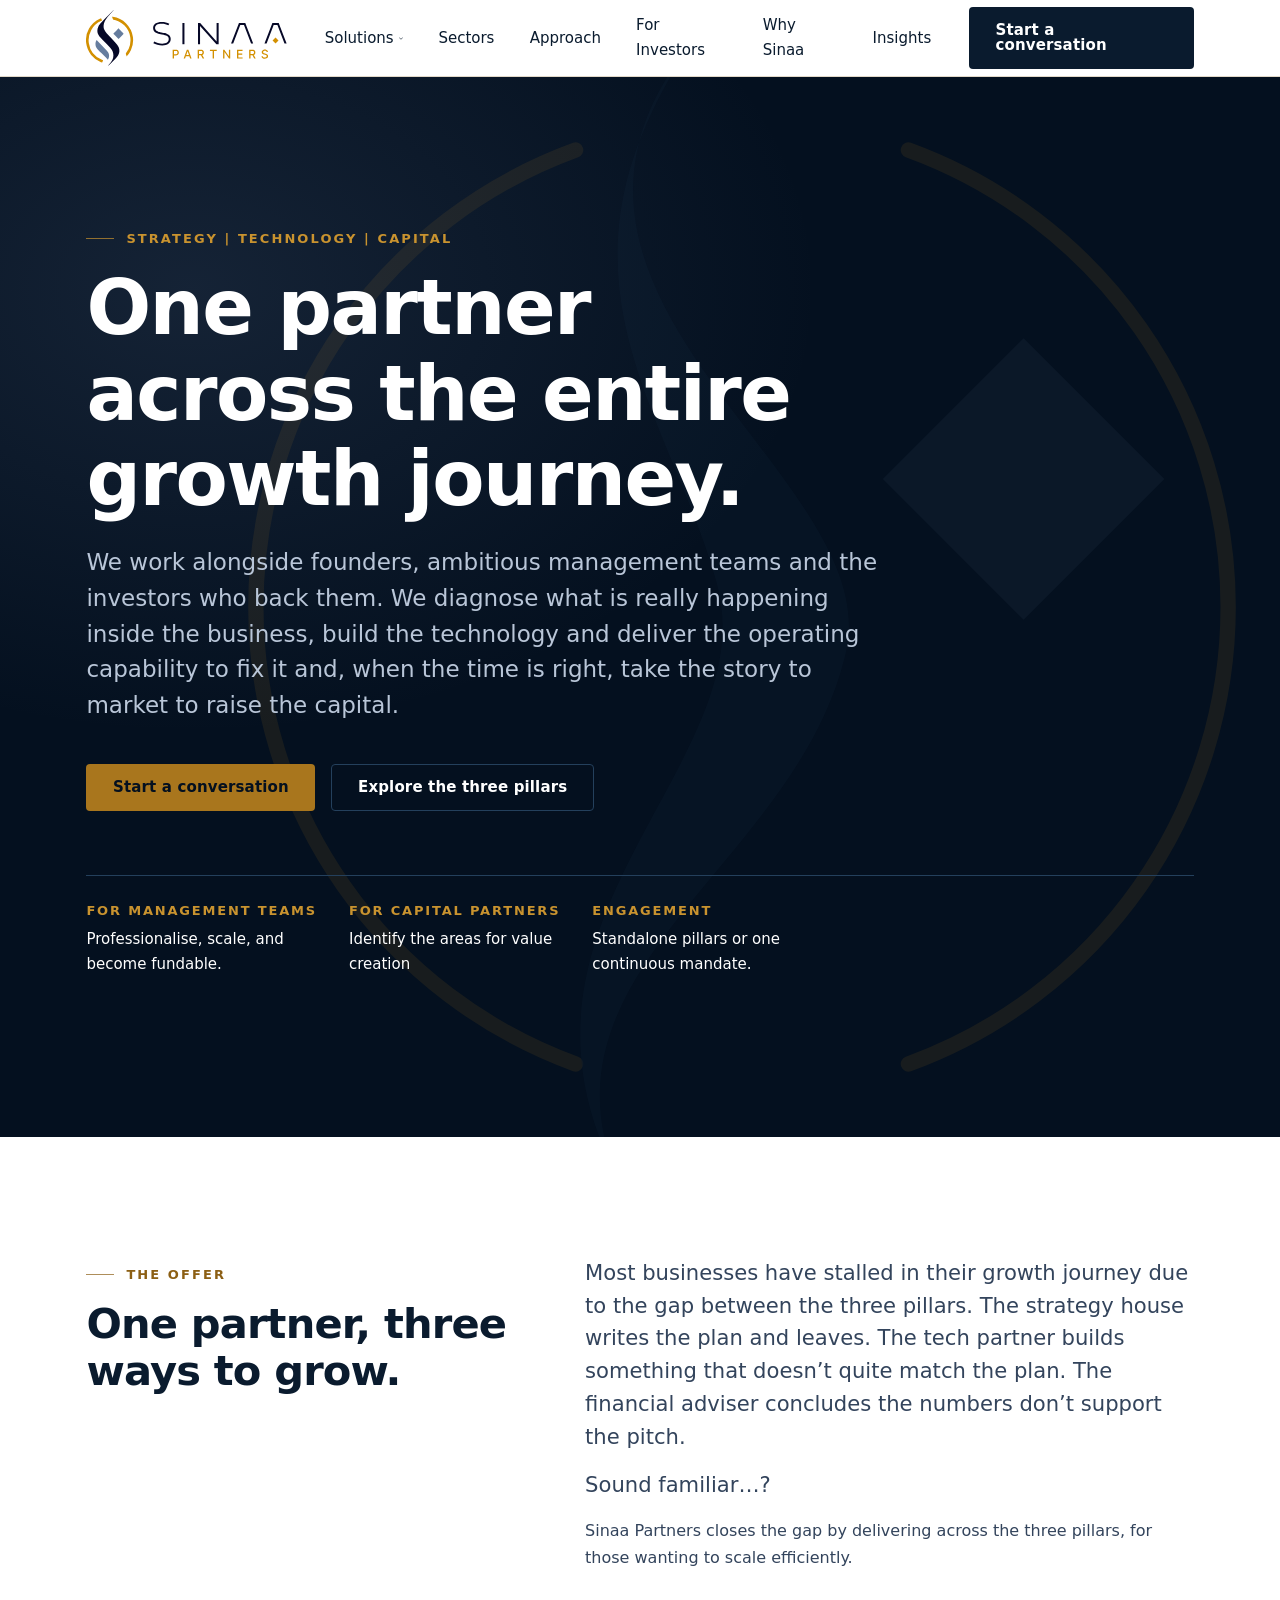
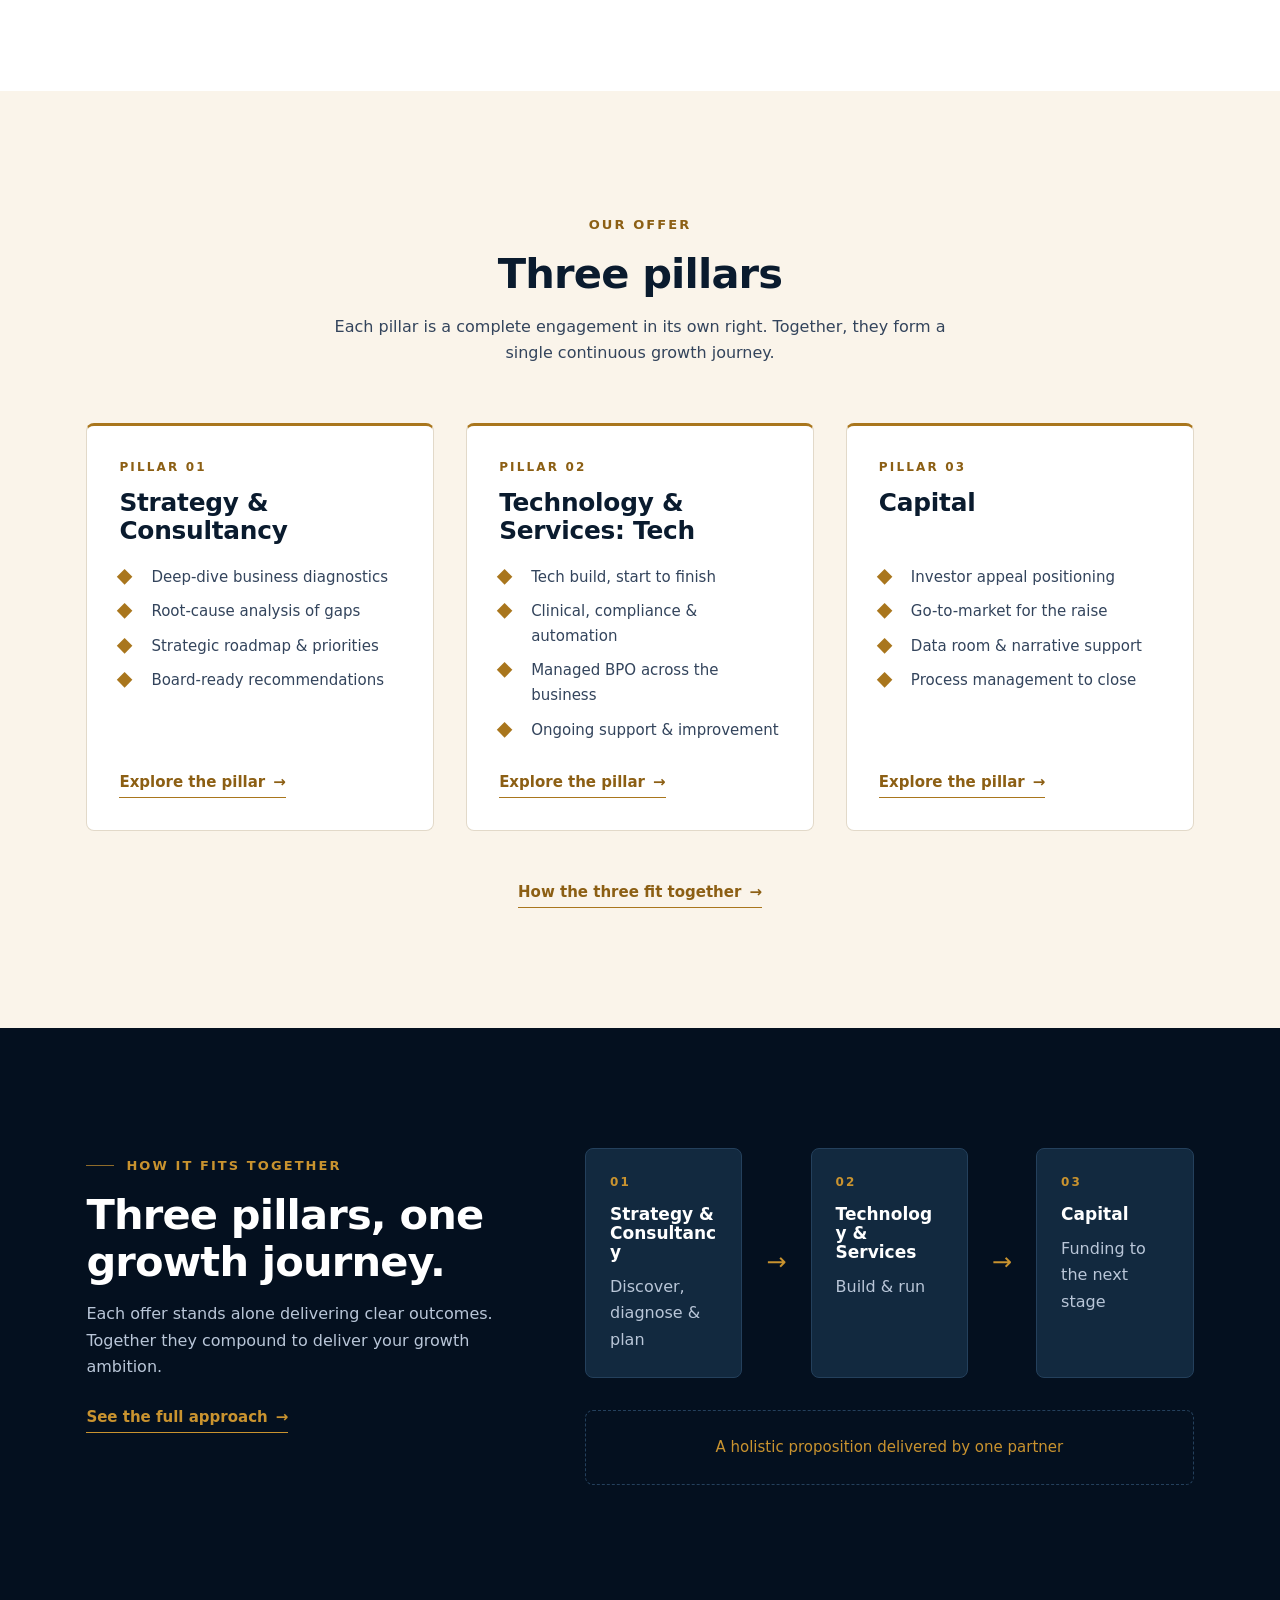
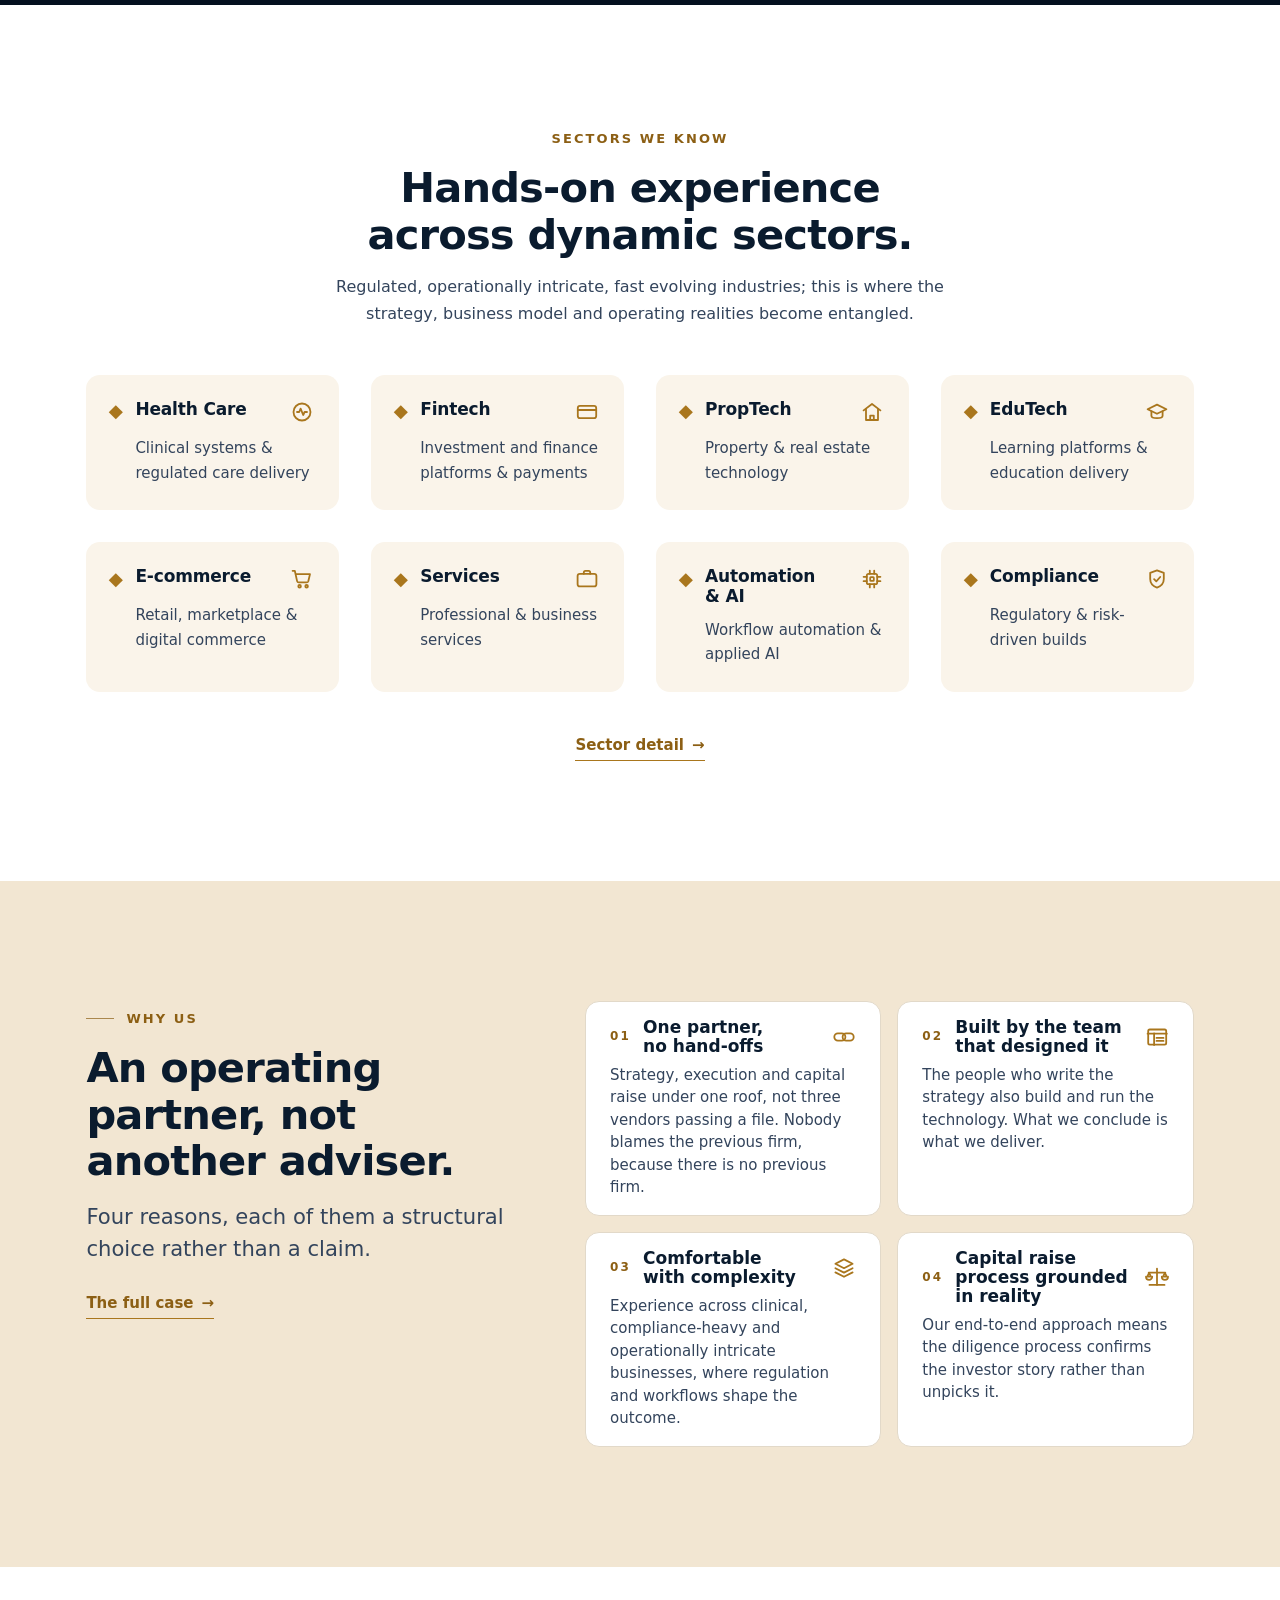
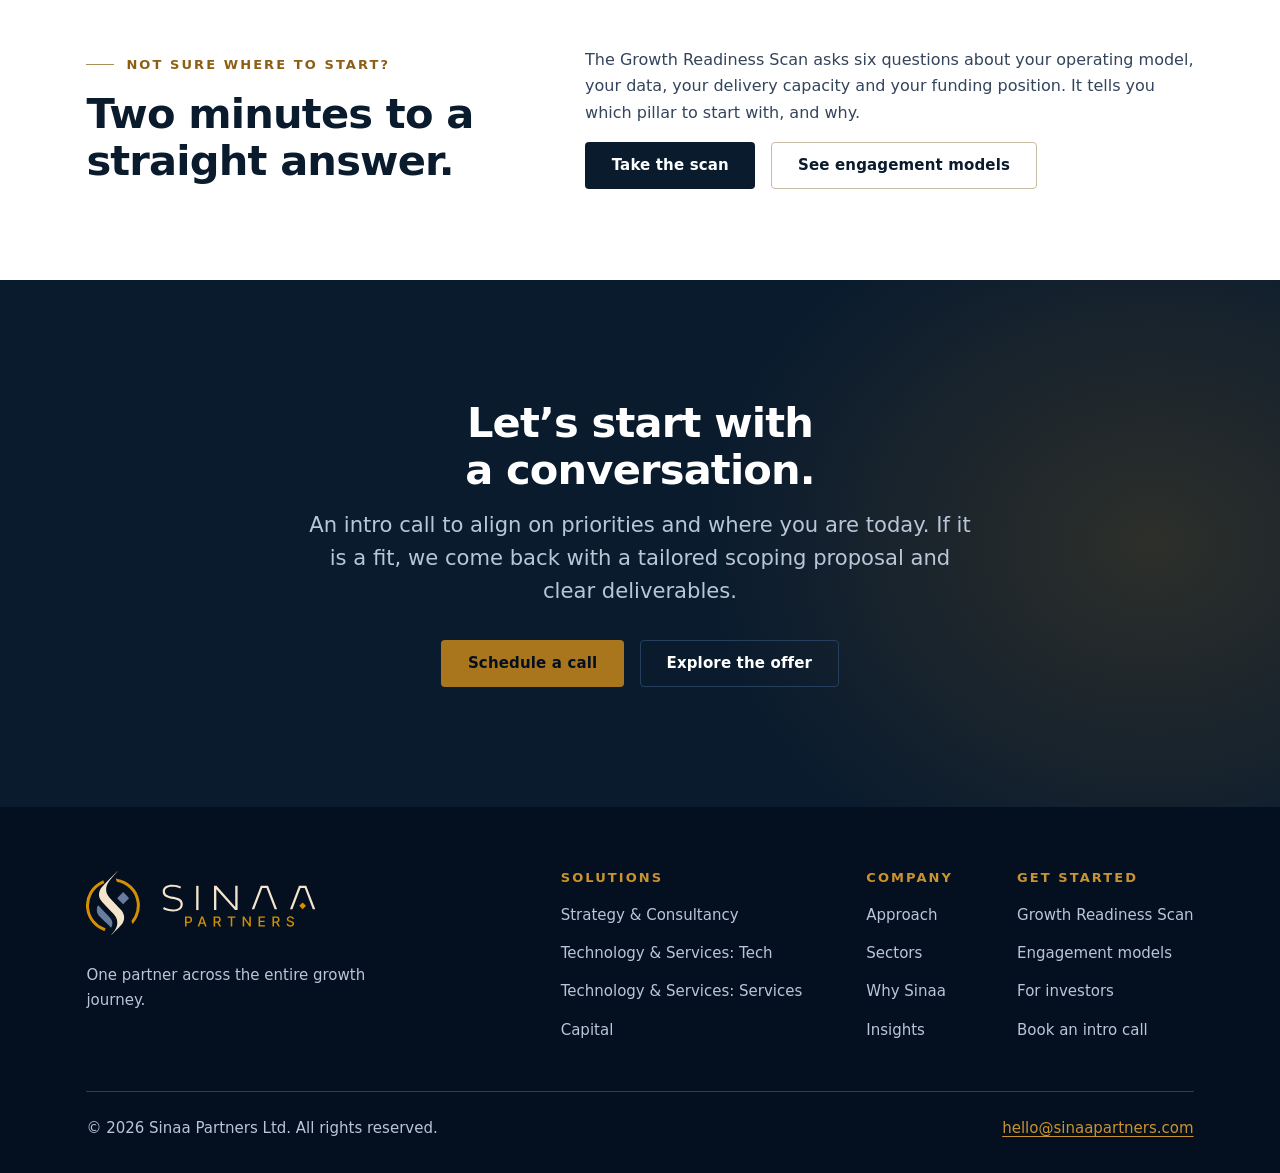
==== commit 2bbdb54d: "Pillar 02 is "Technology & Services" everywhere The offer deck writes the second pillar with an ampe" ====
--- a/index.html
+++ b/index.html
@@ -43,7 +43,7 @@
 </clipPath>
 </defs>
 </svg></a>
-    <nav class="nav" aria-label="Primary"><div class="nav__item nav__item--mega" data-mega><a class="nav__link nav__link--mega" href="solutions.html" data-mega-trigger aria-expanded="false" aria-controls="mega-solutions">Solutions<svg class="nav__caret" viewBox="0 0 10 10" aria-hidden="true" focusable="false"><path d="M1 3l4 4 4-4" fill="none" stroke="currentColor" stroke-width="1.6" stroke-linecap="round" stroke-linejoin="round"/></svg></a><div class="mega" id="mega-solutions" data-mega-panel hidden><a class="mega__item" href="solutions.html"><span class="mega__num">OVERVIEW</span><span class="mega__title">All solutions</span><span class="mega__desc">Deep-dive diagnostics, end-to-end technology, and the capital raise.</span></a><a class="mega__item" href="strategy.html"><span class="mega__num">PILLAR 01</span><span class="mega__title">Strategy &amp; Consultancy</span><span class="mega__desc">Find out what is actually happening inside the business, then what to do.</span></a><a class="mega__item" href="technology.html"><span class="mega__num">PILLAR 02</span><span class="mega__title">Technology and Services: Tech</span><span class="mega__desc">Strategy through architecture, build and integration, into deployment.</span></a><a class="mega__item" href="managed-operations.html"><span class="mega__num">PILLAR 02</span><span class="mega__title">Technology and Services: Services</span><span class="mega__desc">We deliver the enabling functions, so you can focus on the things that matter.</span></a><a class="mega__item" href="capital.html"><span class="mega__num">PILLAR 03</span><span class="mega__title">Capital</span><span class="mega__desc">Go-to-market to raise capital, grounded in fundamentals, not just a deck.</span></a><a class="mega__item" href="engagement.html"><span class="mega__num">COMMERCIAL</span><span class="mega__title">Engagement models</span><span class="mega__desc">Retainer, project based, service fees or contingent based.</span></a><a class="mega__item" href="readiness.html"><span class="mega__num">TOOL</span><span class="mega__title">Growth Readiness Scan</span><span class="mega__desc">Six questions, two minutes. No email required.</span></a></div></div><div class="nav__item"><a class="nav__link" href="sectors.html">Sectors</a></div><div class="nav__item"><a class="nav__link" href="approach.html">Approach</a></div><div class="nav__item"><a class="nav__link" href="investors.html">For Investors</a></div><div class="nav__item"><a class="nav__link" href="why-sinaa.html">Why Sinaa</a></div><div class="nav__item"><a class="nav__link" href="insights.html">Insights</a></div></nav>
+    <nav class="nav" aria-label="Primary"><div class="nav__item nav__item--mega" data-mega><a class="nav__link nav__link--mega" href="solutions.html" data-mega-trigger aria-expanded="false" aria-controls="mega-solutions">Solutions<svg class="nav__caret" viewBox="0 0 10 10" aria-hidden="true" focusable="false"><path d="M1 3l4 4 4-4" fill="none" stroke="currentColor" stroke-width="1.6" stroke-linecap="round" stroke-linejoin="round"/></svg></a><div class="mega" id="mega-solutions" data-mega-panel hidden><a class="mega__item" href="solutions.html"><span class="mega__num">OVERVIEW</span><span class="mega__title">All solutions</span><span class="mega__desc">Deep-dive diagnostics, end-to-end technology, and the capital raise.</span></a><a class="mega__item" href="strategy.html"><span class="mega__num">PILLAR 01</span><span class="mega__title">Strategy &amp; Consultancy</span><span class="mega__desc">Find out what is actually happening inside the business, then what to do.</span></a><a class="mega__item" href="technology.html"><span class="mega__num">PILLAR 02</span><span class="mega__title">Technology &amp; Services: Tech</span><span class="mega__desc">Strategy through architecture, build and integration, into deployment.</span></a><a class="mega__item" href="managed-operations.html"><span class="mega__num">PILLAR 02</span><span class="mega__title">Technology &amp; Services: Services</span><span class="mega__desc">We deliver the enabling functions, so you can focus on the things that matter.</span></a><a class="mega__item" href="capital.html"><span class="mega__num">PILLAR 03</span><span class="mega__title">Capital</span><span class="mega__desc">Go-to-market to raise capital, grounded in fundamentals, not just a deck.</span></a><a class="mega__item" href="engagement.html"><span class="mega__num">COMMERCIAL</span><span class="mega__title">Engagement models</span><span class="mega__desc">Retainer, project based, service fees or contingent based.</span></a><a class="mega__item" href="readiness.html"><span class="mega__num">TOOL</span><span class="mega__title">Growth Readiness Scan</span><span class="mega__desc">Six questions, two minutes. No email required.</span></a></div></div><div class="nav__item"><a class="nav__link" href="sectors.html">Sectors</a></div><div class="nav__item"><a class="nav__link" href="approach.html">Approach</a></div><div class="nav__item"><a class="nav__link" href="investors.html">For Investors</a></div><div class="nav__item"><a class="nav__link" href="why-sinaa.html">Why Sinaa</a></div><div class="nav__item"><a class="nav__link" href="insights.html">Insights</a></div></nav>
     <a class="btn btn--dark header__cta" href="contact.html">Start a conversation</a>
     <button type="button" class="burger" data-drawer-trigger aria-expanded="false" aria-controls="drawer">
       <svg viewBox="0 0 16 16" aria-hidden="true"><path d="M1 4h14M1 8h14M1 12h14" stroke="currentColor" stroke-width="1.6" stroke-linecap="round"/></svg>
@@ -54,7 +54,7 @@
     <div class="shell">
       <div class="drawer__group">
         <p class="drawer__label">Solutions</p>
-        <a href="solutions.html">All solutions</a><a href="strategy.html">Strategy &amp; Consultancy</a><a href="technology.html">Technology and Services: Tech</a><a href="managed-operations.html">Technology and Services: Services</a><a href="capital.html">Capital</a>
+        <a href="solutions.html">All solutions</a><a href="strategy.html">Strategy &amp; Consultancy</a><a href="technology.html">Technology &amp; Services: Tech</a><a href="managed-operations.html">Technology &amp; Services: Services</a><a href="capital.html">Capital</a>
       </div>
       <div class="drawer__group">
         <p class="drawer__label">Company</p>
@@ -140,7 +140,7 @@
       </a>
       <a class="card card--pillar" href="technology.html">
         <span class="card__num">PILLAR 02</span>
-        <h3>Technology and Services: Tech</h3>
+        <h3>Technology &amp; Services: Tech</h3>
         <ul class="ticks" style="gap:.6rem;font-size:var(--t-small);margin-top:.5rem">
           <li>Tech build, start to finish</li>
           <li>Clinical, compliance &amp; automation</li>
@@ -187,7 +187,7 @@
           <div class="loop__arrow" aria-hidden="true">→</div>
           <div class="card card--dark">
             <span class="card__num">02</span>
-            <h3>Technology and Services</h3>
+            <h3>Technology &amp; Services</h3>
             <p>Build &amp; run</p>
           </div>
           <div class="loop__arrow" aria-hidden="true">→</div>
@@ -313,8 +313,8 @@
         <h2 id="f-sol">Solutions</h2>
         <ul class="footer__nav">
           <li><a href="strategy.html">Strategy &amp; Consultancy</a></li>
-          <li><a href="technology.html">Technology and Services: Tech</a></li>
-          <li><a href="managed-operations.html">Technology and Services: Services</a></li>
+          <li><a href="technology.html">Technology &amp; Services: Tech</a></li>
+          <li><a href="managed-operations.html">Technology &amp; Services: Services</a></li>
           <li><a href="capital.html">Capital</a></li>
         </ul>
       </nav>
--- a/assets/site.css
+++ b/assets/site.css
@@ -607,7 +607,7 @@
 @media (min-width: 620px) { .footer__grid { grid-template-columns: repeat(2, 1fr); } }
 /* Then the full row. The three link columns size to their own content
    (`auto` = max-content here) rather than taking an equal quarter each, so
-   "Technology and Services: Services" keeps one line and the short Company
+   "Technology & Services: Services" keeps one line and the short Company
    list stops hoarding width. The brand column absorbs what is left, which
    means a renamed link rebalances the row on its own. */
 @media (min-width: 1000px) {
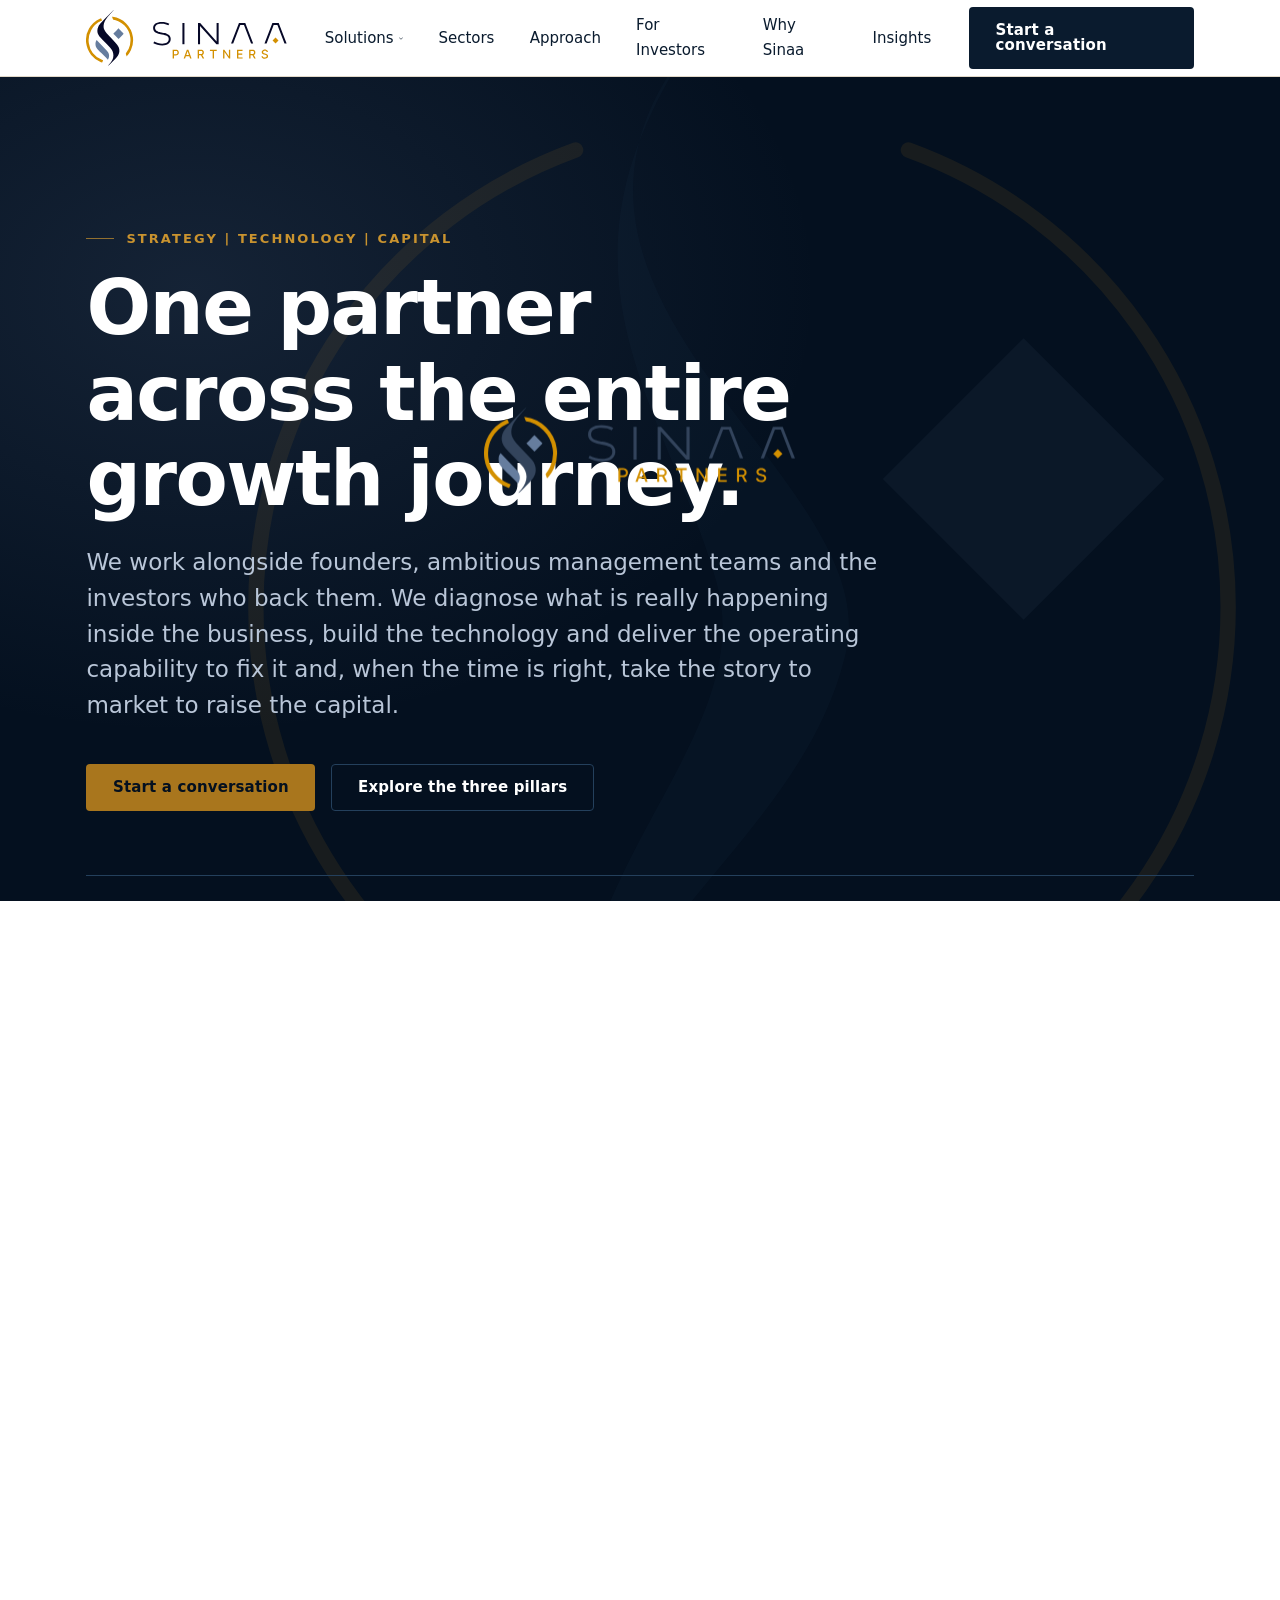
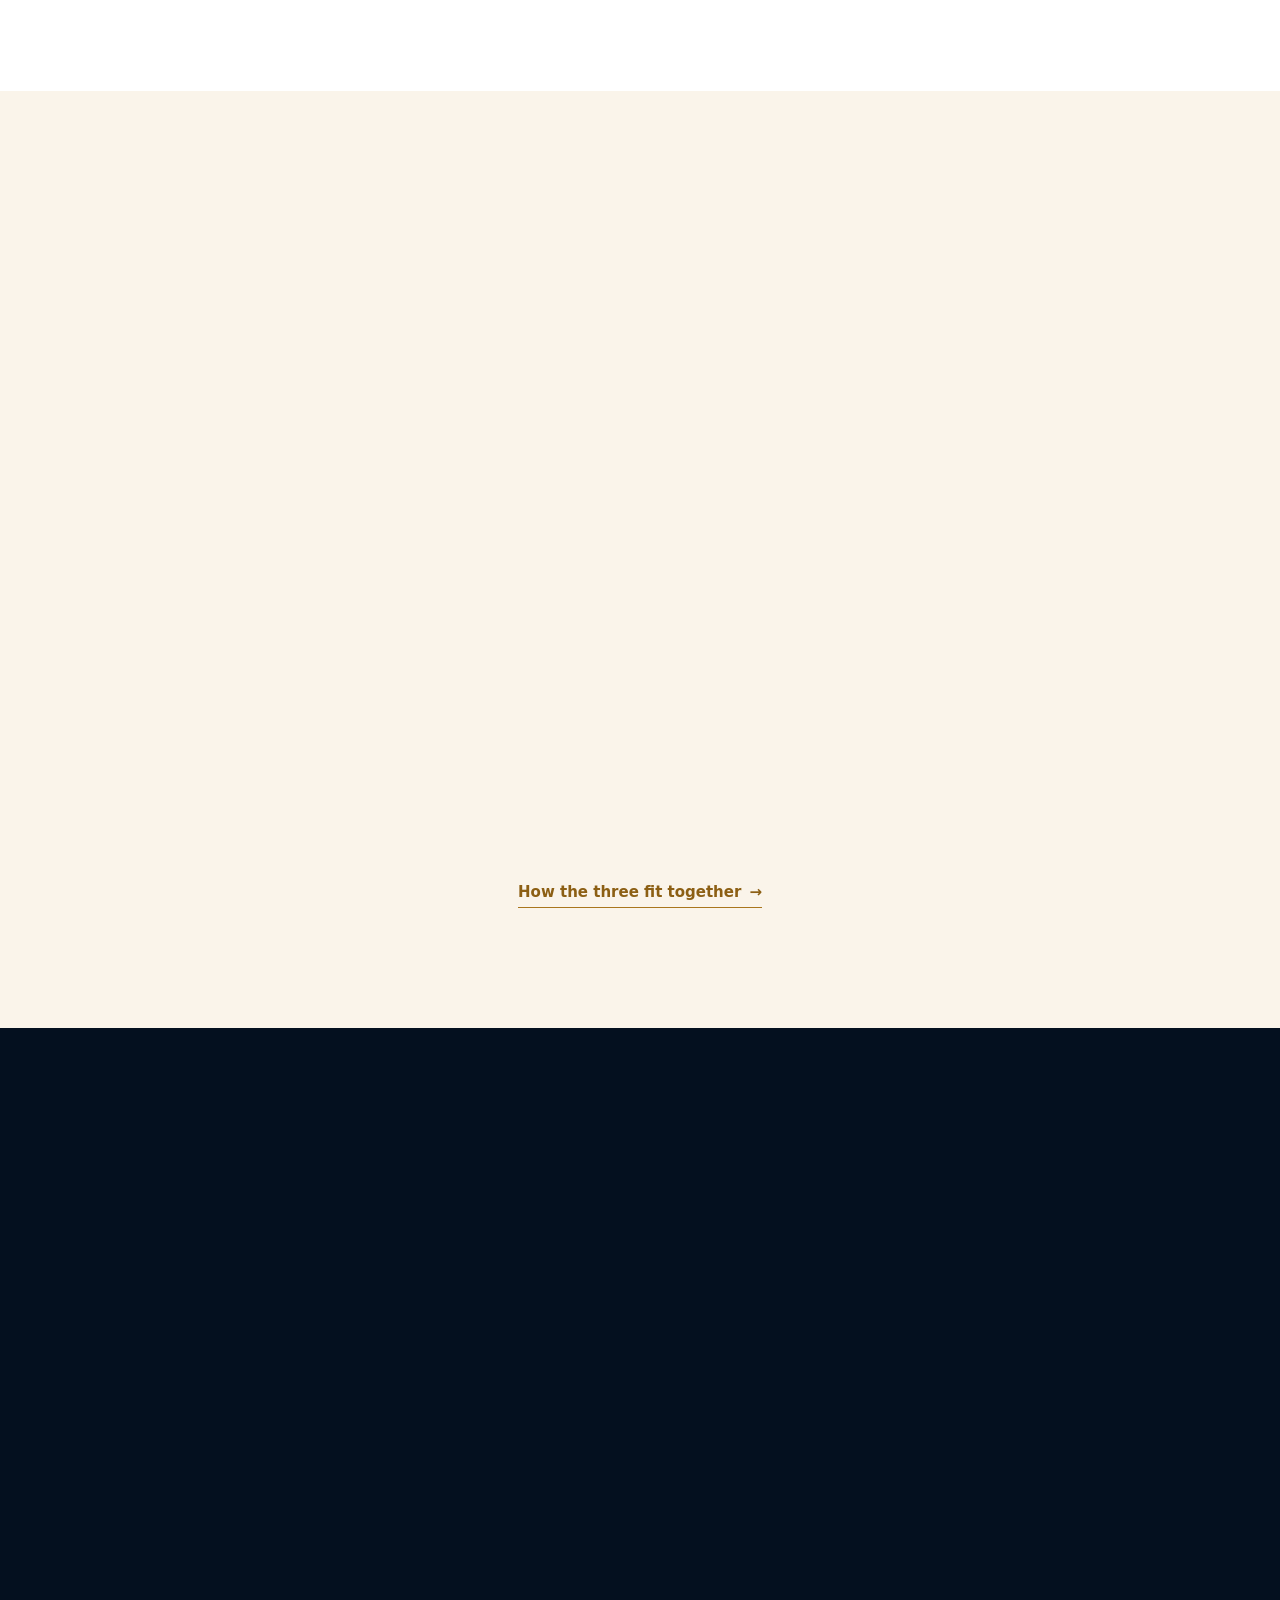
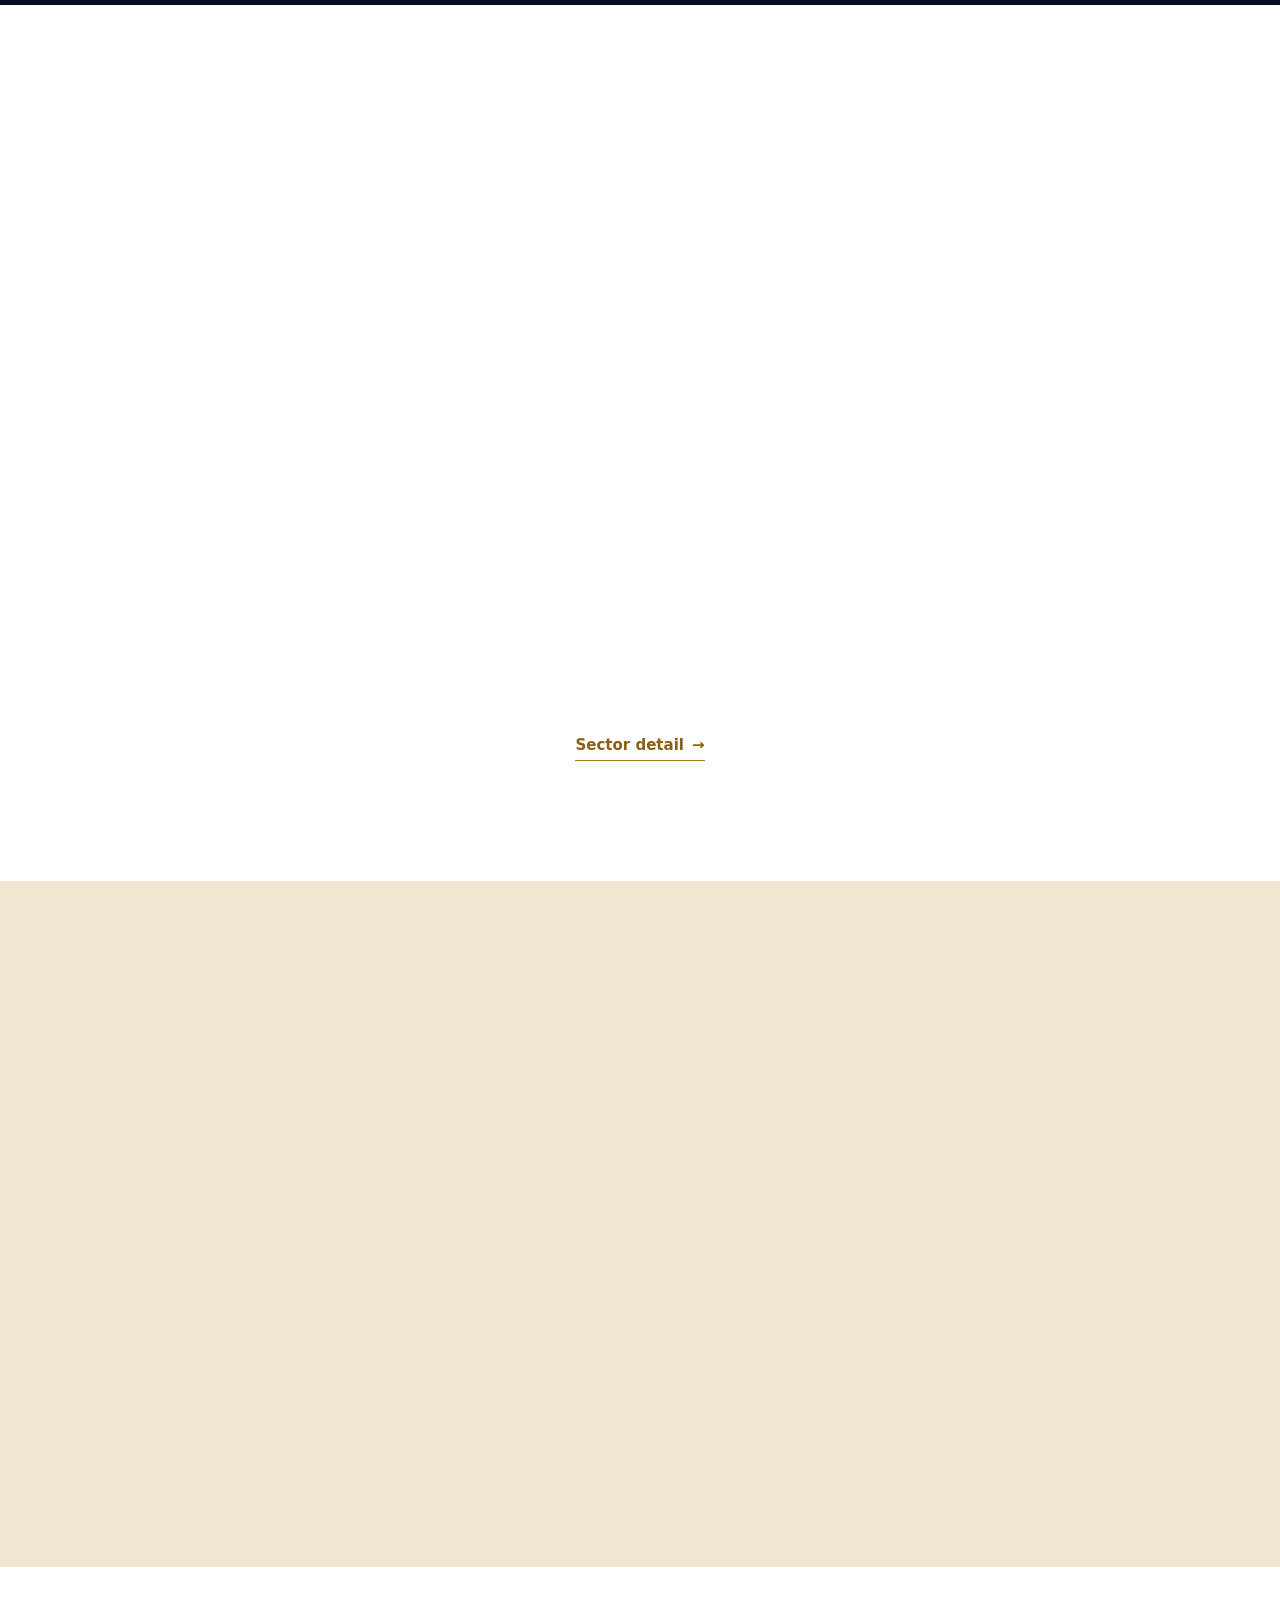
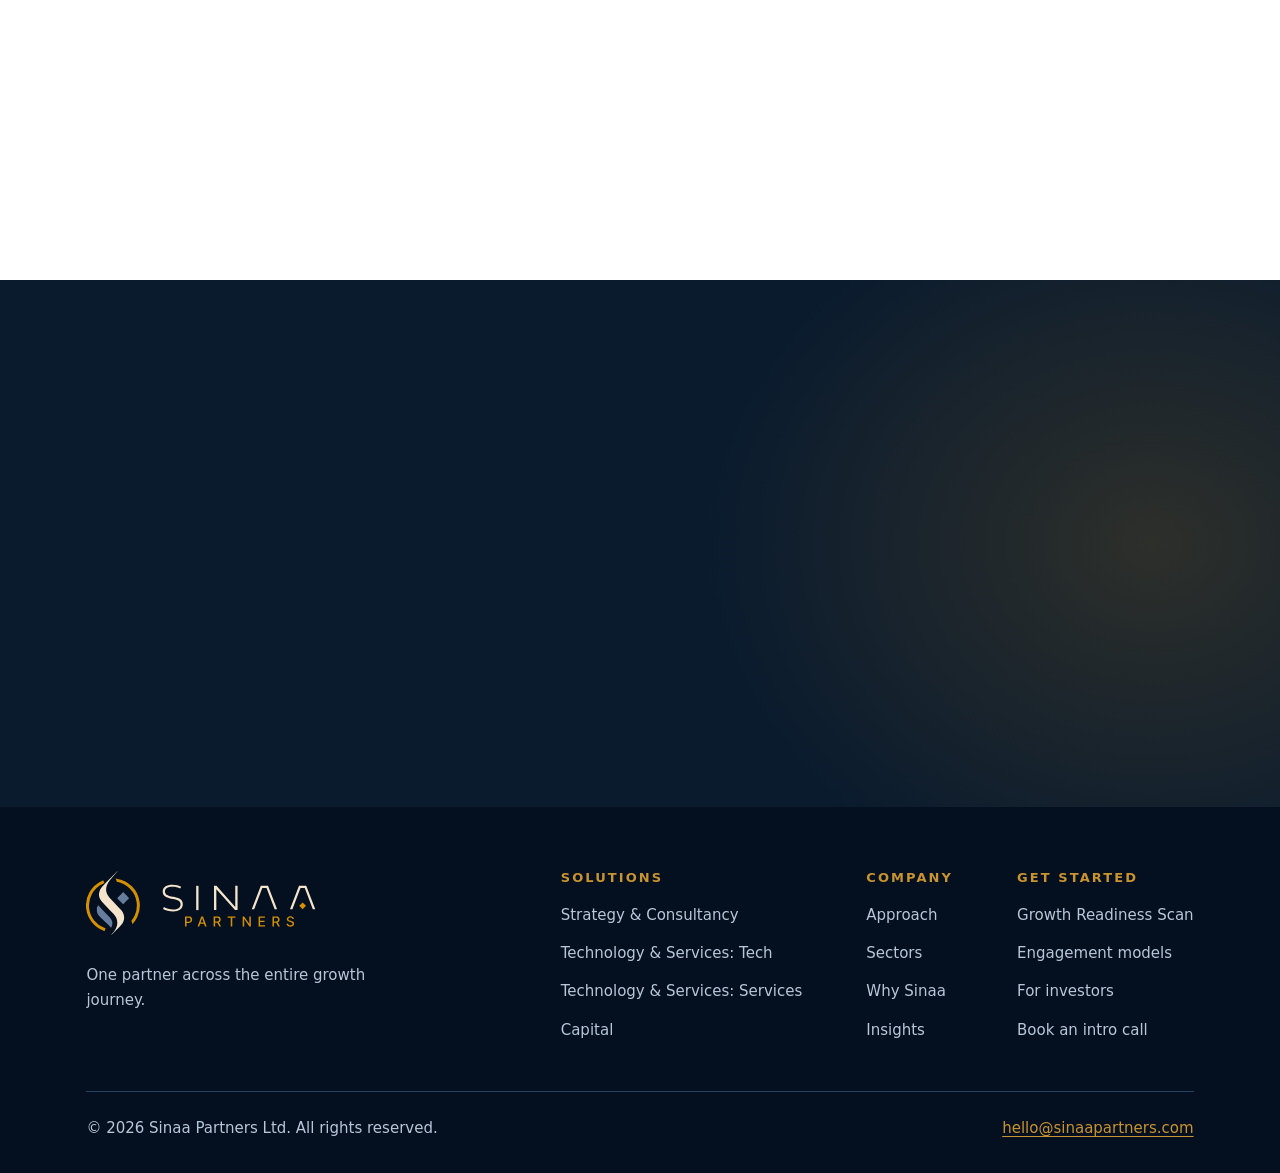
==== commit 85602541: "Page-load intro, on arrival and on reload only Two bands part to uncover the page while the lockup f" ====
--- a/index.html
+++ b/index.html
@@ -13,8 +13,35 @@
 <link rel="preload" href="assets/fonts/aptos-display-700.woff2" as="font" type="font/woff2" crossorigin>
 <link rel="stylesheet" href="assets/brand.css">
 <link rel="stylesheet" href="assets/site.css">
+<!-- Decide about the load intro before the first paint. site.js is deferred,
+     so leaving this to it would flash the cover on every internal click while
+     the script loads. Plays on arrival and on a real reload; stays out of the
+     way once you are moving around the site. -->
+<script>
+(function () {
+  try {
+    var e = performance.getEntriesByType && performance.getEntriesByType('navigation')[0];
+    var type = e ? e.type
+      : (performance.navigation && performance.navigation.type === 1 ? 'reload' : 'navigate');
+    var seen = sessionStorage.getItem('sinaa:intro') === '1';
+    sessionStorage.setItem('sinaa:intro', '1');
+    if (seen && type !== 'reload') document.documentElement.className += ' intro-skip';
+  } catch (err) { /* no sessionStorage (private mode): fall back to playing it */ }
+})();
+</script>
 </head>
 <body>
+<!-- Page-load intro. The bands are in the markup so they cover from the first
+     paint, before site.js runs; the logo inside is cloned from the real header
+     lockup at runtime, so it cannot drift from it. aria-hidden: the header
+     logo stays the accessible element. Without JS the <noscript> rule below
+     removes the cover entirely, so the page is never trapped behind it. -->
+<div class="intro" data-intro aria-hidden="true">
+  <div class="intro__band intro__band--top"></div>
+  <div class="intro__band intro__band--bottom"></div>
+  <div class="intro__logo" data-intro-logo></div>
+</div>
+<noscript><style>.intro{display:none}</style></noscript>
 <a class="skip" href="#main">Skip to content</a>
 <header class="site-header">
   <div class="shell site-header__inner">
--- a/assets/site.css
+++ b/assets/site.css
@@ -631,6 +631,62 @@
    back, as in .footer__nav and .facts. */
 .footer__bar a { display: inline-block; padding-block: 4px; margin-block: -4px; }
 
+/* --- Page-load intro ------------------------------------------------------ */
+/* Two bands part to uncover the page while the real header lockup flies home.
+   Everything animated here is transform or opacity, so it composites. */
+.intro { position: fixed; inset: 0; z-index: 9999; pointer-events: none; }
+/* Set by the inline head script when this is internal navigation rather than
+   an arrival or a reload, so the cover never paints at all. */
+.intro-skip .intro { display: none; }
+/* 50.5%, not 50%: a half-pixel viewport height would otherwise leave a hairline
+   of page showing down the middle of the cover. */
+.intro__band {
+  position: absolute; left: 0; right: 0; height: 50.5%;
+  background: var(--surface); will-change: transform;
+}
+.intro__band--top { top: 0; }
+.intro__band--bottom { bottom: 0; }
+/* Positioned from the real lockup's measured box, so `transform: none` at the
+   end lands it exactly on the header copy. */
+.intro__logo {
+  position: absolute; top: 0; left: 0;
+  transform-origin: top left; will-change: transform;
+}
+.intro__logo .logo__lockup { display: block; }
+
+/* The loading beat. The reference pulses three bars on scaleY; our lockup has
+   no bars, and squashing letterforms would deform the wordmark, so the same
+   staggered rhythm rides on the five SINAA letters' opacity instead. The
+   letters are the svg's first five paths, authored right-to-left, so the
+   delays count down to read S-I-N-A-A. No separate spinner. */
+@keyframes intro-pulse { 0%, 100% { opacity: 1; } 50% { opacity: 0.28; } }
+.intro__logo.is-waiting svg > path:nth-of-type(-n+5) {
+  animation: intro-pulse 1.05s ease-in-out infinite;
+}
+.intro__logo.is-waiting svg > path:nth-of-type(5) { animation-delay: 0s; }
+.intro__logo.is-waiting svg > path:nth-of-type(4) { animation-delay: .09s; }
+.intro__logo.is-waiting svg > path:nth-of-type(3) { animation-delay: .18s; }
+.intro__logo.is-waiting svg > path:nth-of-type(2) { animation-delay: .27s; }
+.intro__logo.is-waiting svg > path:nth-of-type(1) { animation-delay: .36s; }
+
+/* The reveal. The bands leave and the lockup glides home on the same curve. */
+.intro.is-out .intro__band, .intro.is-out .intro__logo {
+  transition: transform 1s cubic-bezier(.76, 0, .24, 1);
+}
+.intro.is-out .intro__band--top { transform: translateY(-100%); }
+.intro.is-out .intro__band--bottom { transform: translateY(100%); }
+.intro.is-out .intro__logo { transform: none; }
+.intro.is-done { display: none; }
+
+/* The real lockup is hidden only while the flying copy stands in for it. */
+.intro-active .site-header .logo__lockup { opacity: 0; }
+
+/* Reduced motion: no intro at all, and the cover never exists. */
+@media (prefers-reduced-motion: reduce) {
+  .intro { display: none; }
+  .intro-active .site-header .logo__lockup { opacity: 1; }
+}
+
 /* --- Reveal --------------------------------------------------------------- */
 .reveal { opacity: 0; transform: translateY(14px); transition: opacity .6s ease, transform .6s ease; }
 .reveal.is-in { opacity: 1; transform: none; }
